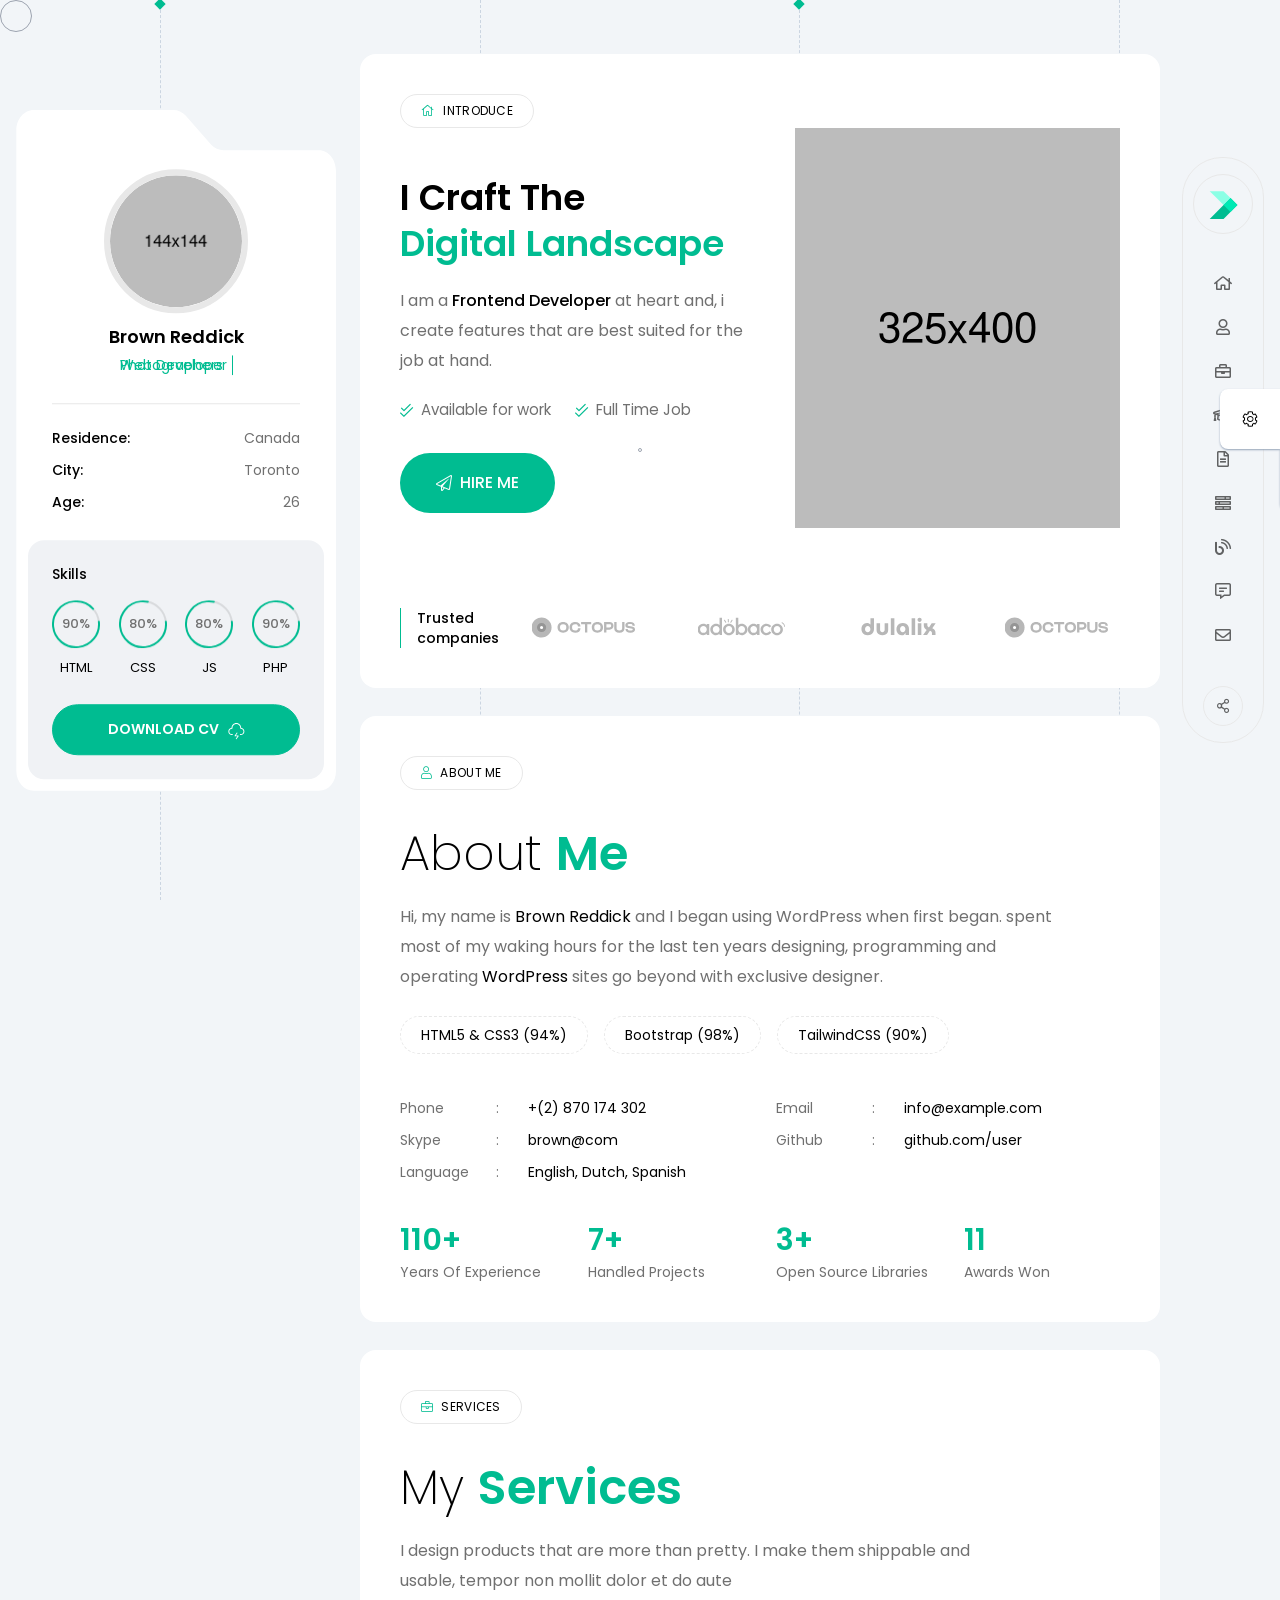
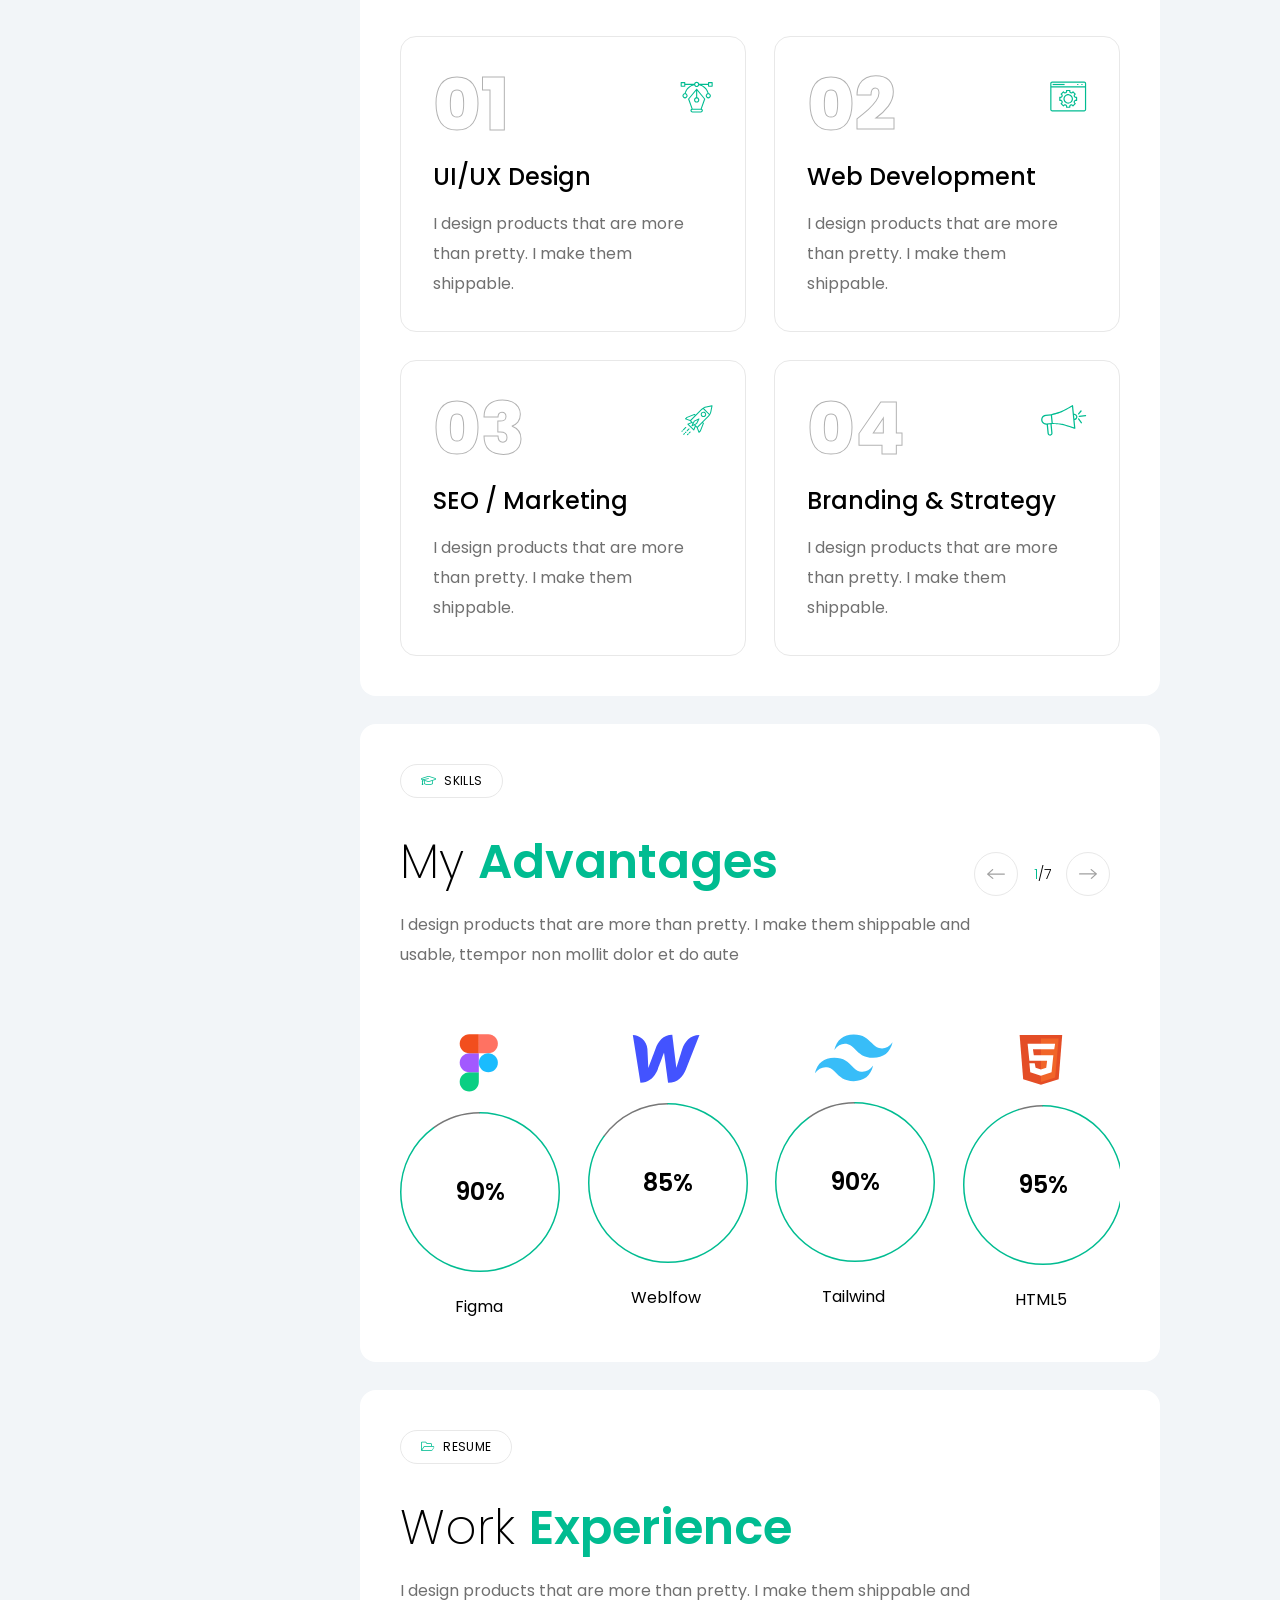
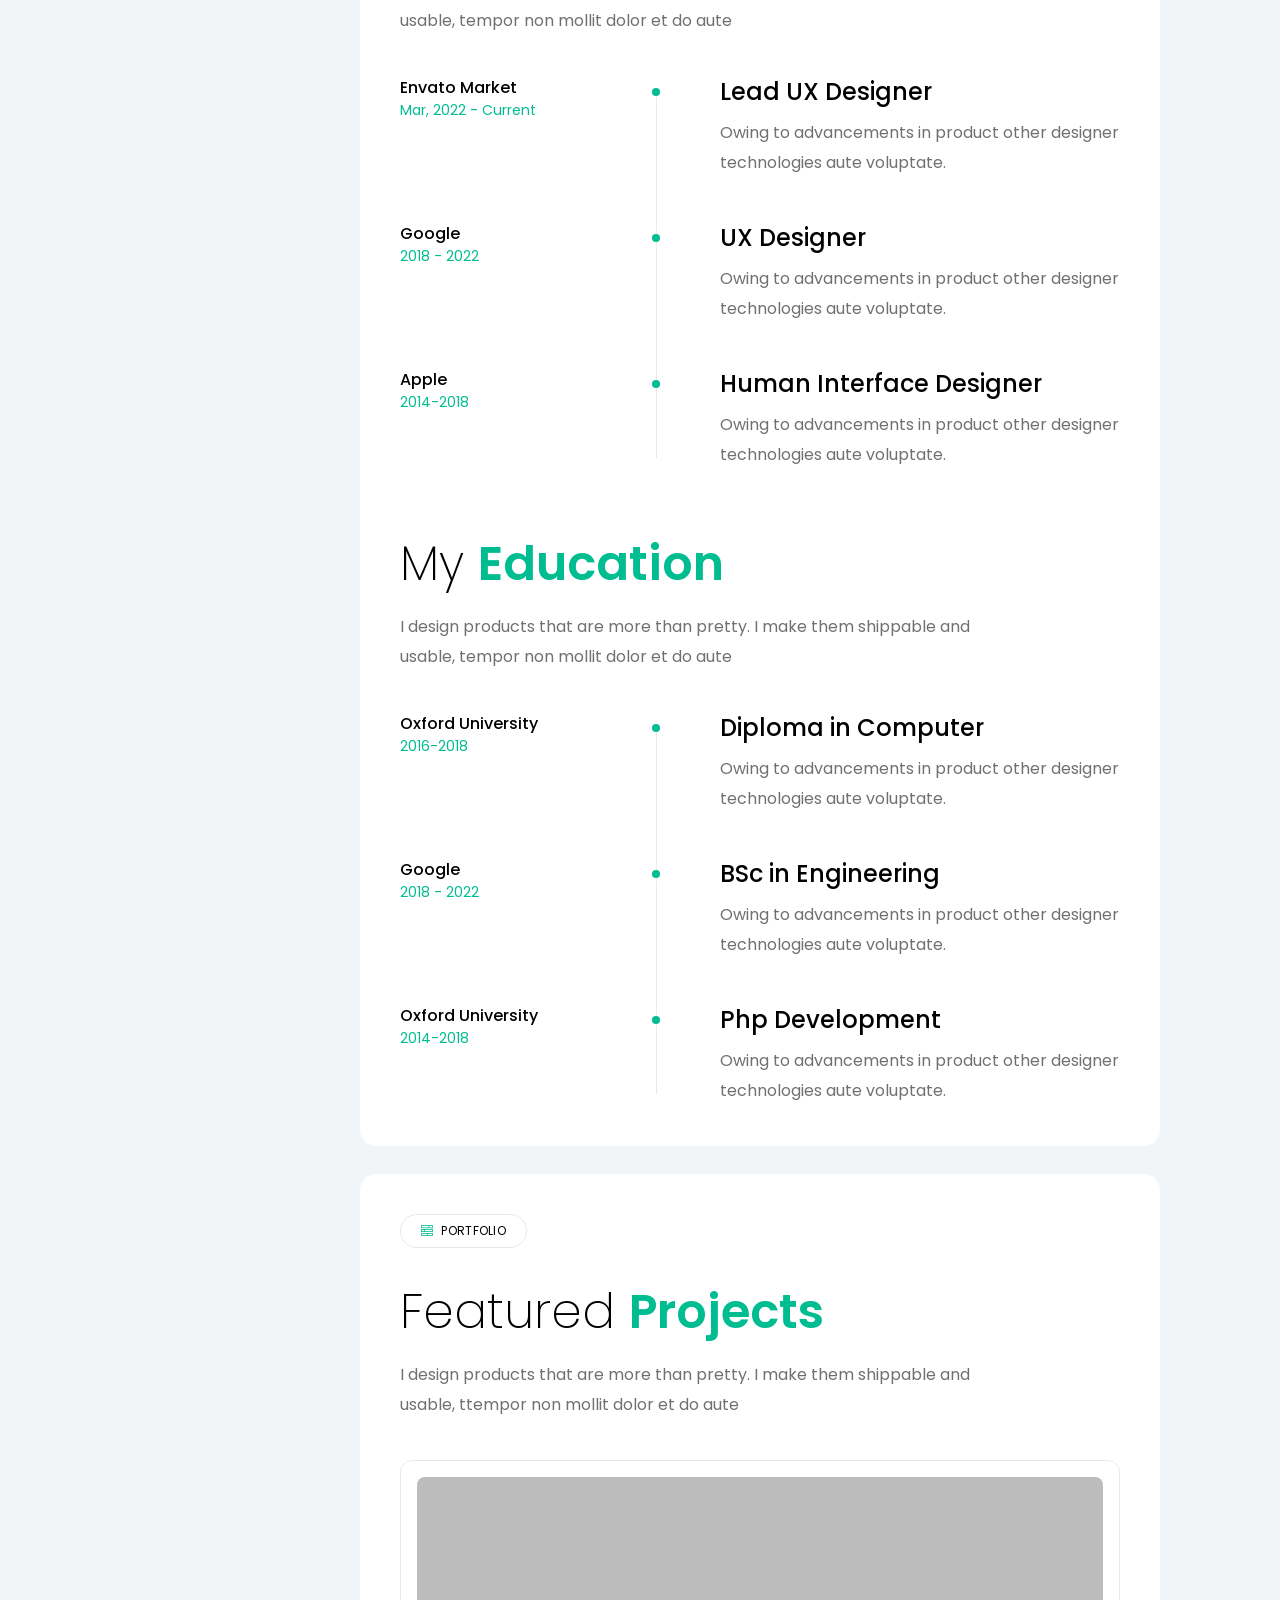
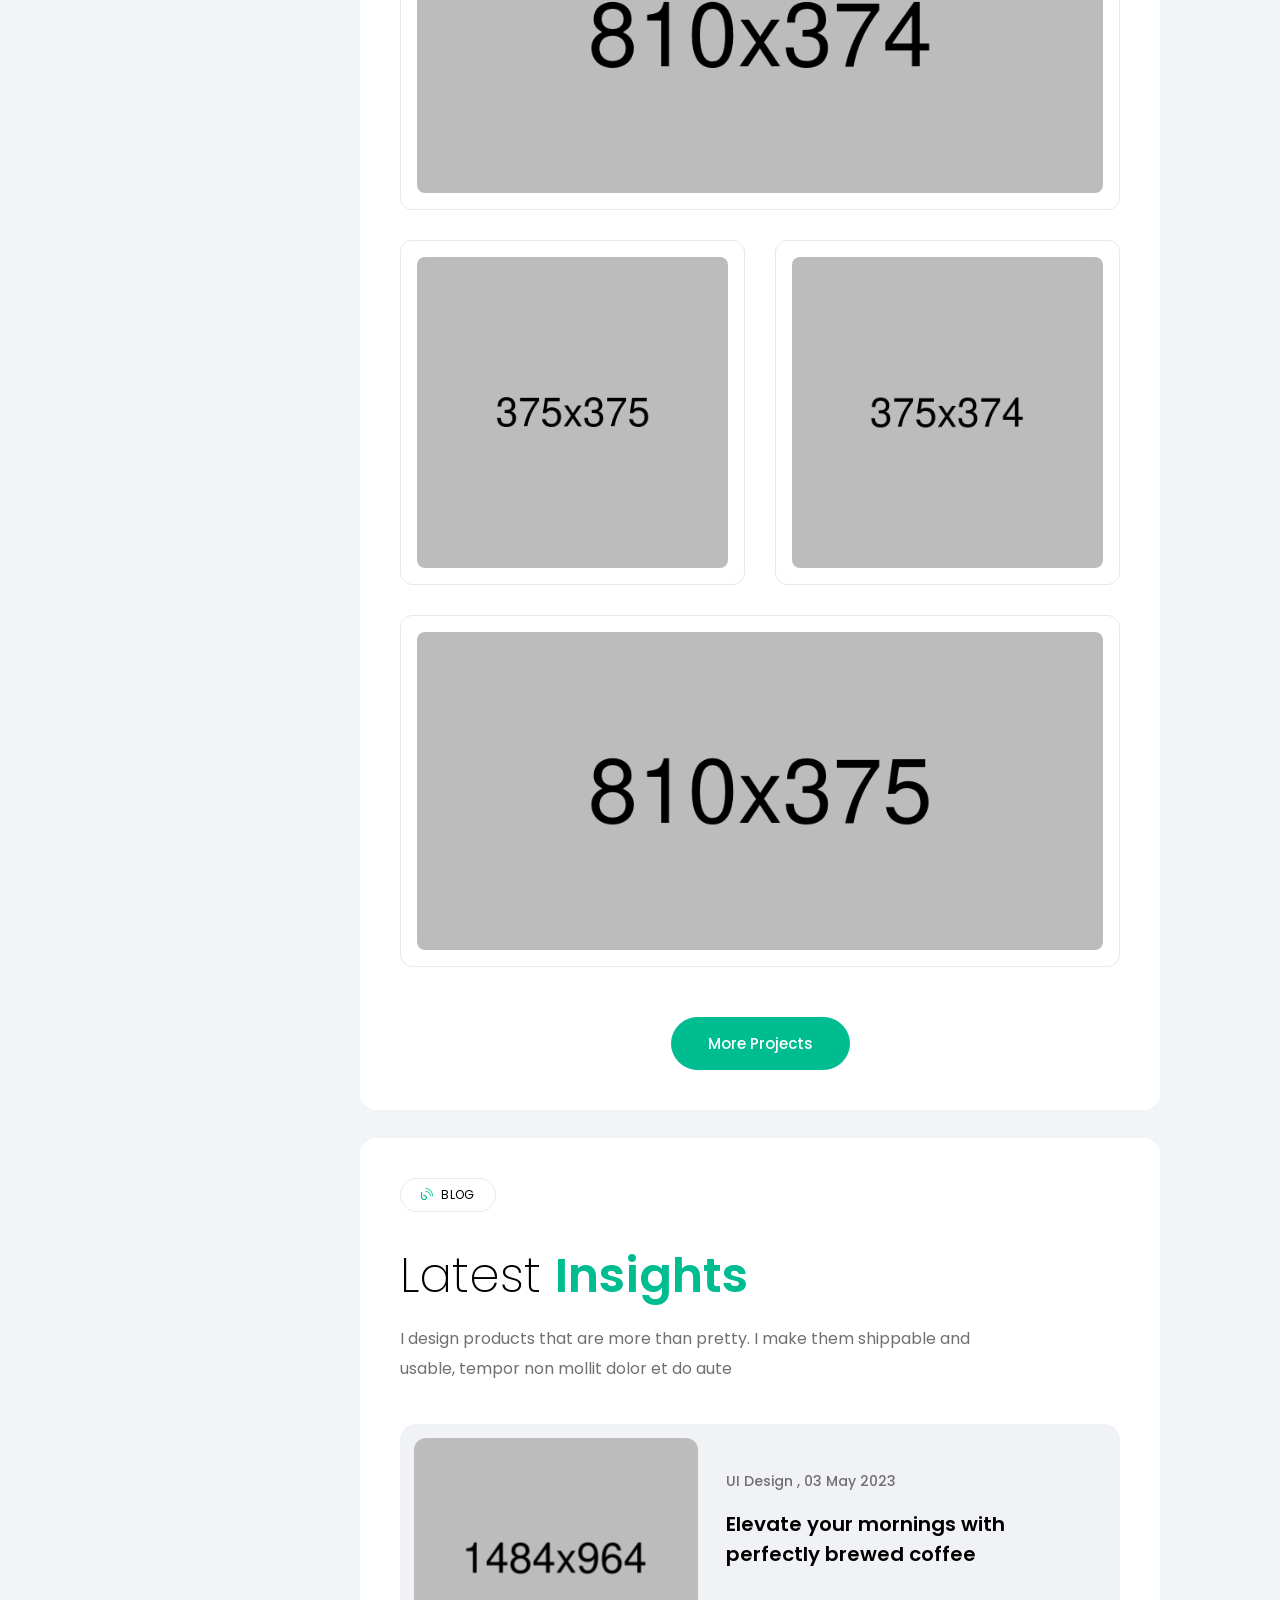
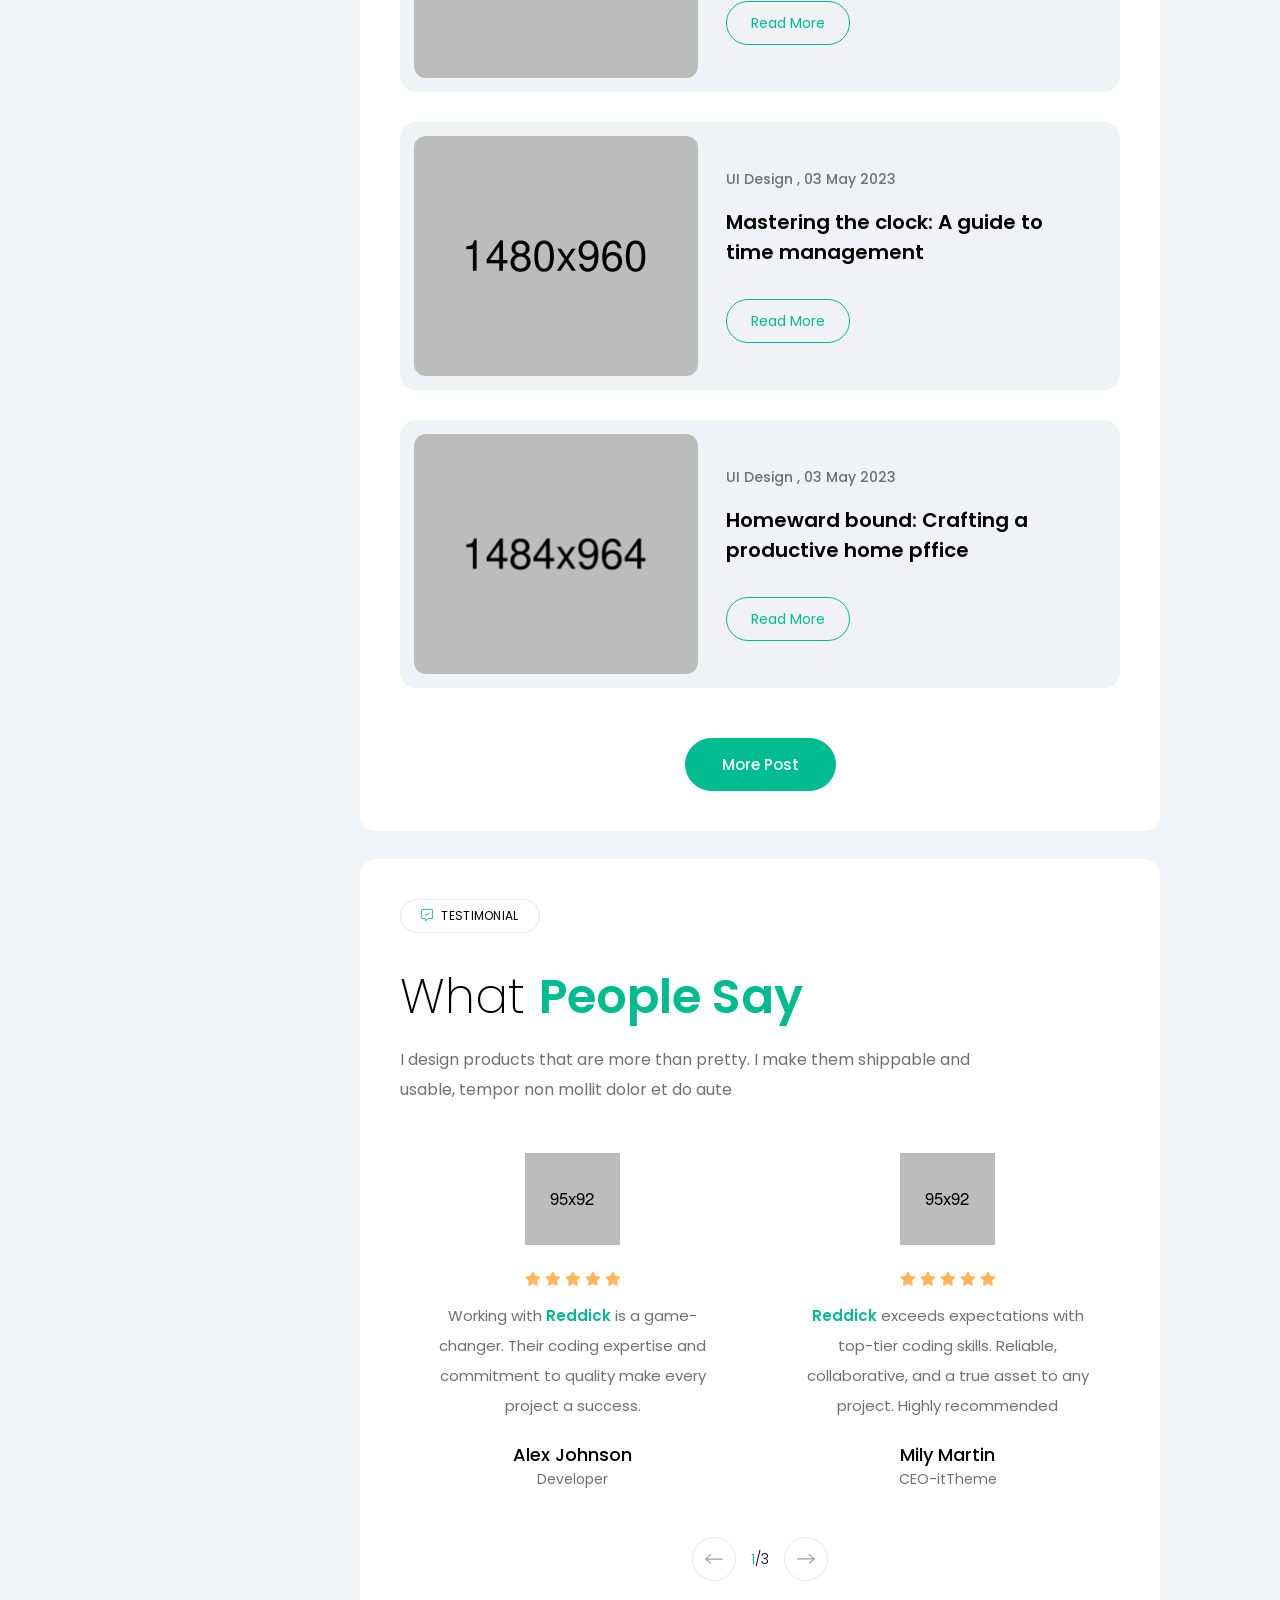
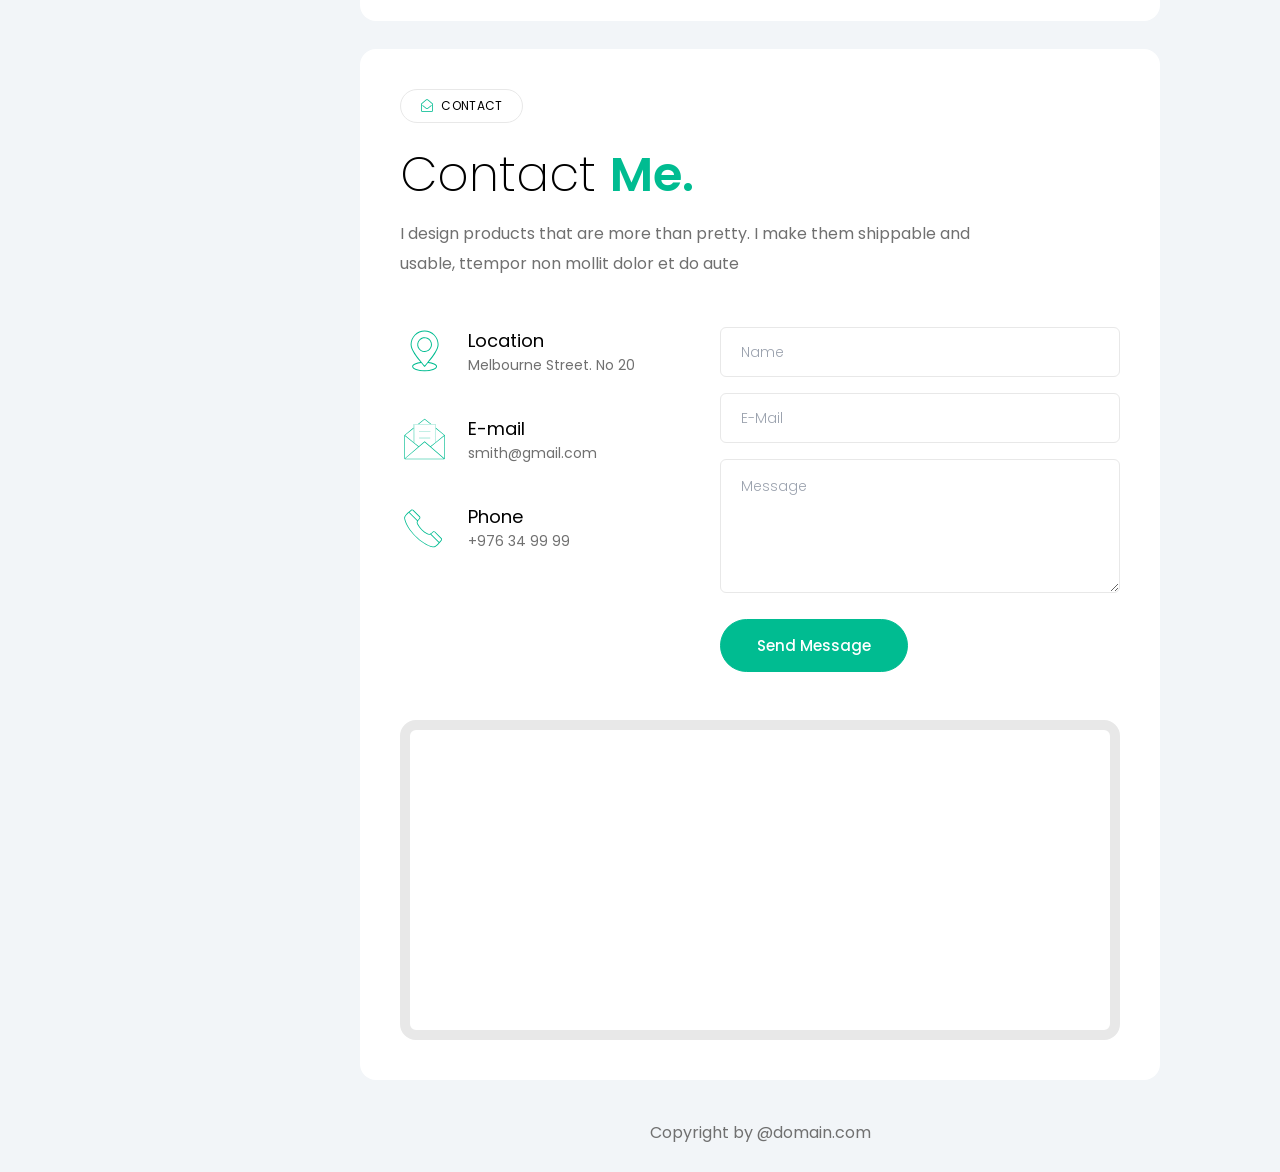
==== index.html @ 0d58ff8d "add minfo-project" ====
<!DOCTYPE html>
<html lang="en" class="">
  <head>
    <!-- Basic Page Needs
    ================================================== -->
    <meta charset="UTF-8" />
    <meta http-equiv="X-UA-Compatible" content="IE=edge" />

    <!-- Specific Meta
    ================================================== -->
    <meta
      name="viewport"
      content="width=device-width, initial-scale=1.0, shrink-to-fit=no"
    />
    <meta
      name="keyword"
      content="resume, cv, portfolio, vcard, responsive, retina, jquery, css3, tailwindcss, material CV, creative, designer, developer, online cv, online resume, powerful portfolio, professional, landing page"
    />
    <meta
      name="description"
      content="Minfo vCard/Resume TailwindCSS HTML Template"
    />
    <meta name="author" content="Themearray" />

    <!-- Site Title
    ================================================== -->
    <title>Minfo - Tailwind CSS Personal Resume/vCard Template</title>

    <!-- Site Favicon
    ================================================== -->
    <link
      rel="shortcut icon"
      href="assets/img/user-sidebar-thumb.png"
      sizes="any"
    />

    <!-- Google Fonts
    ================================================== -->
    <link rel="preconnect" href="https://fonts.googleapis.com" />
    <link rel="preconnect" href="https://fonts.gstatic.com" crossorigin />
    <link
      href="https://fonts.googleapis.com/css2?family=Poppins:wght@200;300;400;500;600;700&display=swap"
      rel="stylesheet"
    />

    <!-- All CSS Here
    ================================================== -->
    <link rel="stylesheet" href="assets/css/fontAwesome5Pro.css" />
    <link rel="stylesheet" href="assets/css/cdheadline.css" />
    <link rel="stylesheet" href="assets/css/swiper-bundle.min.css" />
    <link rel="stylesheet" href="assets/css/style.min.css" />
  </head>

  <body class="relative custom_cursor">
    <!-- Custom Cursor Start -->
    <div
      class="custom_cursor_one fixed top-0 left-0 w-8 h-8 border border-gray-400 rounded-full pointer-events-none"
    ></div>
    <div
      class="custom_cursor_two w-1 h-1 rounded-full border border-gray-400 bg-metborder-gray-400 fixed pointer-events-none left-1/2 top-1/2 -translate-x-1/2 -translate-y-1/2"
    ></div>
    <!-- Custom Cursor End -->

    <!-- App Preloader Start -->
    <div id="preloader">
      <div class="loader_line"></div>
      <div
        class="absolute w-20 h-20 transition-all delay-300 -translate-x-1/2 -translate-y-1/2 rounded-full logo top-1/2 left-1/2 bg-nightBlack border-greyBlack flex-center"
      >
        <img src="assets/img/site-logo.svg" alt="Minfo" />
      </div>
    </div>
    <!-- App Preloader End -->

    <!-- App Start -->
    <div class="relative pt-10 minfo__app max-xl:pt-20">
      <div
        class="menu-overlay fixed top-0 left-0 w-full h-full bg-black/60 transition-all duration-200 z-999 opacity-0 invisible [&.is-menu-open]:visible [&.is-menu-open]:opacity-100"
      ></div>
      <div class="max-lg:px-4">
        <!-- Mobile Menu Bar Start -->
        <div
          class="fixed top-0 left-0 right-0 z-50 flex items-center justify-between p-2 px-3 bg-white/10 mobile-menu-bar sm:px-6 backdrop-blur-md xl:hidden"
        >
          <div class="text-lg font-medium name">
            <a
              href="index.html"
              class="flex items-center gap-2 text-black dark:text-white"
            >
              <img src="assets/img/site-logo.svg" alt="Minfo" />
              <span>Minfo</span>
            </a>
          </div>
          <!-- Mobile Hamburger Menu Start -->
          <button
            class="w-12 h-12 border rounded-full hamburger menu_toggle bg-white dark:bg-nightBlack border-platinum dark:border-greyBlack flex-center"
            type="button"
            aria-label="Open Mobile Menu"
          >
            <svg
              viewBox="0 0 20 12"
              class="w-6"
              xmlns="http://www.w3.org/2000/svg"
            >
              <path
                fill-rule="evenodd"
                clip-rule="evenodd"
                d="M5.33333 11.3333C5.33333 11.1565 5.40357 10.987 5.5286 10.8619C5.65362 10.7369 5.82319 10.6667 6 10.6667H19.3333C19.5101 10.6667 19.6797 10.7369 19.8047 10.8619C19.9298 10.987 20 11.1565 20 11.3333C20 11.5101 19.9298 11.6797 19.8047 11.8047C19.6797 11.9298 19.5101 12 19.3333 12H6C5.82319 12 5.65362 11.9298 5.5286 11.8047C5.40357 11.6797 5.33333 11.5101 5.33333 11.3333ZM2.66667 6C2.66667 5.82319 2.7369 5.65362 2.86193 5.5286C2.98695 5.40357 3.15652 5.33333 3.33333 5.33333H16.6667C16.8435 5.33333 17.013 5.40357 17.1381 5.5286C17.2631 5.65362 17.3333 5.82319 17.3333 6C17.3333 6.17681 17.2631 6.34638 17.1381 6.4714C17.013 6.59643 16.8435 6.66667 16.6667 6.66667H3.33333C3.15652 6.66667 2.98695 6.59643 2.86193 6.4714C2.7369 6.34638 2.66667 6.17681 2.66667 6ZM0 0.666667C0 0.489856 0.0702379 0.320287 0.195262 0.195262C0.320286 0.070238 0.489856 0 0.666667 0H14C14.1768 0 14.3464 0.070238 14.4714 0.195262C14.5964 0.320287 14.6667 0.489856 14.6667 0.666667C14.6667 0.843478 14.5964 1.01305 14.4714 1.13807C14.3464 1.2631 14.1768 1.33333 14 1.33333H0.666667C0.489856 1.33333 0.320286 1.2631 0.195262 1.13807C0.0702379 1.01305 0 0.843478 0 0.666667Z"
                class="fill-theme dark:fill-white"
              />
            </svg>
          </button>
          <!-- Mobile Hamburger Menu End -->
        </div>
        <!-- Mobile Menu Bar End -->

        <!-- Mobile Menu Sidebar Start -->
        <div
          class="mobile-menu fixed top-0 -right-full w-full max-w-mobilemenu bg-flashWhite dark:bg-nightBlack z-999 h-full xl:hidden transition-all duration-300 [&.is-menu-open]:right-0 py-12 px-8 overflow-y-scroll"
        >
          <button
            class="absolute flex items-center justify-center w-9 h-9 text-sm text-white rounded-full close-menu top-4 right-4 bg-greyBlack"
            aria-label="Close Menu"
          >
            <i class="fal fa-times"></i>
          </button>
          <div
            class="mb-6 text-lg font-medium text-black dark:text-white menu-title"
          >
            Menu
          </div>
          <ul class="space-y-5 font-normal main-menu">
            <li data-scroll-nav="0" class="relative group active">
              <a href="#home" class="flex items-center space-x-2 group">
                <span
                  class="w-5 text-black dark:text-white group-[&.active]:text-theme"
                >
                  <i class="fal fa-home"></i>
                </span>
                <span
                  class="group-[&.active]:text-theme dark:group-[&.active]:text-white group-hover:text-theme transition-colors"
                >
                  Home
                </span>
              </a>
            </li>
            <li data-scroll-nav="1" class="relative group">
              <a href="#about" class="flex items-center space-x-2 group">
                <span
                  class="w-5 text-black dark:text-white group-[&.active]:text-theme"
                >
                  <i class="fal fa-user"></i>
                </span>
                <span
                  class="group-[&.active]:text-theme dark:group-[&.active]:text-white group-hover:text-theme transition-colors"
                >
                  About
                </span>
              </a>
            </li>
            <li data-scroll-nav="2" class="relative group">
              <a href="#" class="flex items-center space-x-2 group">
                <span
                  class="w-5 text-black dark:text-white group-[&.active]:text-theme"
                >
                  <i class="fal fa-briefcase"></i>
                </span>
                <span
                  class="group-[&.active]:text-theme dark:group-[&.active]:text-white group-hover:text-theme transition-colors"
                >
                  Service
                </span>
              </a>
            </li>
            <li data-scroll-nav="3" class="relative group">
              <a href="#skill" class="flex items-center space-x-2 group">
                <span
                  class="w-5 text-black dark:text-white group-[&.active]:text-theme"
                >
                  <i class="fal fa-graduation-cap"></i>
                </span>
                <span
                  class="group-[&.active]:text-theme dark:group-[&.active]:text-white group-hover:text-theme transition-colors"
                >
                  Skills
                </span>
              </a>
            </li>
            <li data-scroll-nav="4" class="relative group">
              <a href="#resume" class="flex items-center space-x-2 group">
                <span
                  class="w-5 text-black dark:text-white group-[&.active]:text-theme"
                >
                  <i class="fal fa-file-alt"></i>
                </span>
                <span
                  class="group-[&.active]:text-theme dark:group-[&.active]:text-white group-hover:text-theme transition-colors"
                >
                  Resume
                </span>
              </a>
            </li>
            <li data-scroll-nav="5" class="relative group">
              <a href="#portfolio" class="flex items-center space-x-2 group">
                <span
                  class="w-5 text-black dark:text-white group-[&.active]:text-theme"
                >
                  <i class="fal fa-tasks-alt"></i>
                </span>
                <span
                  class="group-[&.active]:text-theme dark:group-[&.active]:text-white group-hover:text-theme transition-colors"
                >
                  Poftfolio
                </span>
              </a>
            </li>
            <li data-scroll-nav="6" class="relative group">
              <a href="#blog" class="flex items-center space-x-2 group">
                <span
                  class="w-5 text-black dark:text-white group-[&.active]:text-theme"
                >
                  <i class="fal fa-blog"></i>
                </span>
                <span
                  class="group-[&.active]:text-theme dark:group-[&.active]:text-white group-hover:text-theme transition-colors"
                >
                  Blog
                </span>
              </a>
            </li>
            <li data-scroll-nav="7" class="relative group">
              <a href="#testimonial" class="flex items-center space-x-2 group">
                <span
                  class="w-5 text-black dark:text-white group-[&.active]:text-theme"
                >
                  <i class="fal fa-comment-alt-lines"></i>
                </span>
                <span
                  class="group-[&.active]:text-theme dark:group-[&.active]:text-white group-hover:text-theme transition-colors"
                >
                  Testimonial
                </span>
              </a>
            </li>
            <li data-scroll-nav="8" class="relative group">
              <a href="#contact" class="flex items-center space-x-2 group">
                <span
                  class="w-5 text-black dark:text-white group-[&.active]:text-theme"
                >
                  <i class="fal fa-envelope"></i>
                </span>
                <span
                  class="group-[&.active]:text-theme dark:group-[&.active]:text-white group-hover:text-theme transition-colors"
                >
                  Contact
                </span>
              </a>
            </li>
          </ul>
          <br /><br />
          <div
            class="mb-4 font-medium text-black dark:text-white menu-title text-md"
          >
            Get in Touch
          </div>
          <!-- Social Share Icon Start  -->
          <div class="flex items-center space-x-4 social-icons *:flex">
            <a href="#" title="Share with Facebook">
              <i class="fab fa-facebook-f"></i>
            </a>
            <a href="#" title="Share with Linkedin">
              <i class="fab fa-linkedin-in"></i>
            </a>
            <a href="#" title="Share with X">
              <i class="fab fa-twitter"></i>
            </a>
            <a href="#" title="Share with X">
              <i class="fab fa-instagram"></i>
            </a>
          </div>
          <!-- Social Share Icon End  -->
        </div>
        <!-- Mobile Menu Sidebar End -->

        <!-- Sidebar Profile Start -->
        <div
          class="w-full mx-auto minfo__sidebar__wrapper xl:fixed xl:top-1/2 xl:left-4 2xl:left-14 xl:-translate-y-1/2 md:max-w-sidebar xl:max-2xl:max-w-xs z-999"
        >
          <div
            class="p-3 max-xl:mb-3 overflow-hidden minfo__sidebar bg-white dark:bg-nightBlack rounded-2xl"
          >
            <div class="mx-4 mt-12 text-center user-info lg:mx-6">
              <a
                href="index.html"
                class="w-36 h-36 mb-2.5 block mx-auto border-6 border-platinum dark:border-[#2f2f2f] overflow-hidden rounded-full *:w-full *:h-full *:rounded-full"
              >
                <img
                  src="assets/img/user-sidebar-thumb.png"
                  class="hidden dark:block"
                  alt="Brown Reddick"
                />
                <!--Image for Dark Version -->
                <img
                  src="assets/img/user-sidebar-thumb-light.png"
                  class="dark:hidden"
                  alt="Brown Reddick"
                />
                <!--Image for Light Version -->
              </a>
              <h6
                class="mb-1 text-lg font-semibold text-black dark:text-white name"
              >
                Brown Reddick
              </h6>
              <div class="leading-none cd-headline clip is-full-width">
                <h6
                  class="text-sm cd-words-wrapper designation text-theme after:!bg-theme *:font-normal"
                >
                  <b class="is-visible">Web Developer</b>
                  <b>Photographers</b>
                  <b>Web Designer</b>
                </h6>
              </div>
            </div>
            <div
              class="pt-6 mx-4 border-t lg:mx-6 user-meta-info md:mx-7 my-7 border-platinum dark:border-metalBlack"
            >
              <ul class="space-y-3 *:flex *:text-sm">
                <li>
                  <span class="flex-1 font-medium text-black dark:text-white"
                    >Residence:</span
                  >
                  <span>Canada</span>
                </li>
                <li>
                  <span class="flex-1 font-medium text-black dark:text-white"
                    >City:</span
                  >
                  <span>Toronto</span>
                </li>
                <li>
                  <span class="flex-1 font-medium text-black dark:text-white"
                    >Age:</span
                  >
                  <span>26</span>
                </li>
              </ul>
            </div>

            <div
              class="px-4 py-5 lg:py-6 lg:px-6 rounded-2xl md:px-8 bg-flashWhite dark:bg-metalBlack"
            >
              <div class="text-sm font-medium text-black dark:text-white">
                Skills
              </div>
              <div
                class="flex items-center justify-between my-4 space-x-4 skills_circle *:space-y-2 *:text-center"
              >
                <div class="progressCircle">
                  <div
                    class="relative w-12 h-12 circle"
                    data-percent="90"
                    data-circlefill="#00BC91"
                    data-circleempty="#777777"
                  >
                    <div
                      class="absolute inset-0 text-[13px] font-medium label flex-center"
                    >
                      90%
                    </div>
                  </div>
                  <p
                    class="text-[13px] font-normal dark:font-light text-black dark:text-white/90"
                  >
                    HTML
                  </p>
                </div>
                <div class="progressCircle">
                  <div
                    class="relative w-12 h-12 circle"
                    data-percent="80"
                    data-circlefill="#00BC91"
                    data-circleempty="#777777"
                  >
                    <div
                      class="absolute inset-0 text-[13px] font-medium label flex-center"
                    >
                      80%
                    </div>
                  </div>
                  <p
                    class="text-[13px] font-normal dark:font-light text-black dark:text-white/90"
                  >
                    CSS
                  </p>
                </div>
                <div class="progressCircle">
                  <div
                    class="relative w-12 h-12 circle"
                    data-percent="80"
                    data-circlefill="#00BC91"
                    data-circleempty="#777777"
                  >
                    <div
                      class="absolute inset-0 text-[13px] font-medium label flex-center"
                    >
                      80%
                    </div>
                  </div>
                  <p
                    class="text-[13px] font-normal dark:font-light text-black dark:text-white/90"
                  >
                    JS
                  </p>
                </div>
                <div class="progressCircle">
                  <div
                    class="relative w-12 h-12 circle"
                    data-percent="90"
                    data-circlefill="#00BC91"
                    data-circleempty="#777777"
                  >
                    <div
                      class="absolute inset-0 text-[13px] font-medium label flex-center"
                    >
                      90%
                    </div>
                  </div>
                  <p
                    class="text-[13px] font-normal dark:font-light text-black dark:text-white/90"
                  >
                    PHP
                  </p>
                </div>
              </div>
              <div class="mt-6">
                <a
                  href="mycv.pdf"
                  download
                  target="_blank"
                  class="text-center text-sm border border-theme bg-theme flex items-center justify-center gap-2 text-white rounded-4xl py-3.5 transition duration-300 text-[15px] font-semibold hover:bg-themeHover hover:border-themeHover"
                >
                  DOWNLOAD CV
                  <span class="animate-bounce">
                    <svg
                      width="18"
                      height="18"
                      viewBox="0 0 15 16"
                      fill="none"
                      xmlns="http://www.w3.org/2000/svg"
                    >
                      <path
                        d="M12.0724 4.92378C12.0726 4.91034 12.0726 4.89691 12.0726 4.88368C12.0726 2.53968 10.1657 0.632812 7.82171 0.632812C5.47771 0.632812 3.57084 2.53968 3.57084 4.88368C3.57084 4.89691 3.57084 4.91055 3.57104 4.92378C1.95417 5.0992 0.691406 6.47267 0.691406 8.13554C0.691406 9.91704 2.14059 11.3662 3.92209 11.3662H4.33138C4.55606 11.3662 4.7384 11.1839 4.7384 10.9592C4.7384 10.7345 4.55606 10.5522 4.33138 10.5522H3.92209C2.58952 10.5522 1.50544 9.46811 1.50544 8.13554C1.50544 6.80297 2.58952 5.71888 3.92209 5.71888H4.00309C4.11868 5.71888 4.22898 5.66963 4.30611 5.58355C4.38345 5.49726 4.42028 5.38248 4.40766 5.2673C4.3924 5.12769 4.38487 5.00233 4.38487 4.88348C4.38487 2.98842 5.92665 1.44664 7.82171 1.44664C9.71678 1.44664 11.2586 2.98842 11.2586 4.88348C11.2586 5.00233 11.251 5.12769 11.2358 5.2673C11.2231 5.38228 11.26 5.49726 11.3373 5.58355C11.4144 5.66963 11.5247 5.71888 11.6403 5.71888H11.7217C13.0541 5.71888 14.138 6.80297 14.138 8.13554C14.138 9.46811 13.0541 10.5522 11.7217 10.5522H11.288C11.0634 10.5522 10.881 10.7345 10.881 10.9592C10.881 11.1839 11.0634 11.3662 11.288 11.3662H11.7217C13.5028 11.3662 14.952 9.91704 14.952 8.13554C14.952 6.47247 13.6892 5.099 12.0724 4.92378Z"
                        fill="white"
                      />
                      <path
                        d="M6.26314 11.942C6.0877 12.1876 6.26327 12.5288 6.5651 12.5288H8.81272L7.3764 14.5396C7.25728 14.7064 7.29591 14.9382 7.46268 15.0573C7.62945 15.1764 7.86122 15.1378 7.98034 14.971L9.83579 12.3734C10.0112 12.1278 9.83566 11.7866 9.53382 11.7866H7.2862L8.72252 9.77578C8.84164 9.609 8.80302 9.37724 8.63624 9.25811C8.46947 9.13899 8.23771 9.17762 8.11858 9.34439L6.26314 11.942Z"
                        fill="white"
                      />
                    </svg>
                  </span>
                </a>
              </div>
            </div>

            <svg class="absolute w-0 h-0">
              <clipPath
                id="my-clip-path"
                clipPathUnits="objectBoundingBox"
                stroke="white"
                stroke-width="2"
              >
                <path
                  d="M0.001,0.031 C0.001,0.014,0.026,0.001,0.055,0.001 H0.492 C0.506,0.001,0.52,0.004,0.53,0.009 L0.61,0.052 C0.62,0.057,0.634,0.06,0.649,0.06 H0.947 C0.977,0.06,1,0.074,1,0.091 V0.971 C1,0.987,0.977,1,0.947,1 H0.055 C0.026,1,0.001,0.987,0.001,0.971 V0.031"
                ></path>
              </clipPath>
            </svg>
          </div>
        </div>
        <!-- Sidebar Profile End -->

        <!-- Nav/Navigation Start -->
        <div
          class="minfo__nav__wrapper bg-snowWhite dark:bg-power__black max-xl:hidden fixed top-1/2 -translate-y-1/2 right-4 2xl:right-14 z-999 flex items-center flex-col gap-4 border border-platinum dark:border-metalBlack rounded-4xl px-2.5 py-4"
        >
          <!-- Site Logo Start -->
          <div
            class="flex border rounded-full logo w-15 h-15 border-platinum dark:border-metalBlack flex-center hover:bg-white dark:hover:bg-metalBlack"
          >
            <a href="index.html">
              <img src="assets/img/site-logo.svg" alt="Minfo" />
            </a>
          </div>
          <!-- Site Logo Start -->

          <!-- Main Menu/Navigation Start -->
          <div class="my-4 menu">
            <ul class="space-y-2 text-center *:relative">
              <li data-scroll-nav="0" class="group active">
                <a
                  href="#home"
                  class="w-9 h-9 rounded-full flex-center group-[&.active]:bg-white dark:group-[&.active]:bg-metalBlack group-hover:bg-white dark:group-hover:bg-metalBlack transition-all duration-300 before:content-[attr(data-title)] before:absolute before:right-10 before:bg-white dark:before:bg-metalBlack before:text-sm text-theme dark:before:text-white before:px-4 before:py-2 before:rounded-md before:font-normal dark:before:font-light before:opacity-0 before:transition-all before:duration-200 group-hover:before:opacity-100 after:content-[''] after:absolute after:w-0 after:h-0 after:right-8 after:border-solid after:border-t-4 after:border-r-0 after:border-b-4 after:border-l-8 after:border-t-transparent after:border-r-transparent after:border-b-transparent after:border-l-white dark:after:border-l-metalBlack after:opacity-0 after:transition-all after:duration-200 group-hover:after:opacity-100"
                  data-title="Home"
                >
                  <span
                    class="text-black dark:text-white group-hover:text-theme group-[&.active]:text-theme"
                  >
                    <i class="fal fa-home"></i>
                  </span>
                </a>
              </li>
              <li data-scroll-nav="1" class="group">
                <a
                  href="#about"
                  class="w-9 h-9 rounded-full flex-center group-[&.active]:bg-white dark:group-[&.active]:bg-metalBlack group-hover:bg-white dark:group-hover:bg-metalBlack transition-all duration-300 before:content-[attr(data-title)] before:absolute before:right-10 before:bg-white dark:before:bg-metalBlack before:text-sm text-theme dark:before:text-white before:px-4 before:py-2 before:rounded-md before:font-normal dark:before:font-light before:opacity-0 before:transition-all before:duration-200 group-hover:before:opacity-100 after:content-[''] after:absolute after:w-0 after:h-0 after:right-8 after:border-solid after:border-t-4 after:border-r-0 after:border-b-4 after:border-l-8 after:border-t-transparent after:border-r-transparent after:border-b-transparent after:border-l-white dark:after:border-l-metalBlack after:opacity-0 after:transition-all after:duration-200 group-hover:after:opacity-100"
                  data-title="About"
                >
                  <span
                    class="text-black dark:text-white group-hover:text-theme group-[&.active]:text-theme"
                  >
                    <i class="fal fa-user"></i>
                  </span>
                </a>
              </li>
              <li data-scroll-nav="2" class="group">
                <a
                  href="#service"
                  class="w-9 h-9 rounded-full flex-center group-[&.active]:bg-white dark:group-[&.active]:bg-metalBlack group-hover:bg-white dark:group-hover:bg-metalBlack transition-all duration-300 before:content-[attr(data-title)] before:absolute before:right-10 before:bg-white dark:before:bg-metalBlack before:text-sm text-theme dark:before:text-white before:px-4 before:py-2 before:rounded-md before:font-normal dark:before:font-light before:opacity-0 before:transition-all before:duration-200 group-hover:before:opacity-100 after:content-[''] after:absolute after:w-0 after:h-0 after:right-8 after:border-solid after:border-t-4 after:border-r-0 after:border-b-4 after:border-l-8 after:border-t-transparent after:border-r-transparent after:border-b-transparent after:border-l-white dark:after:border-l-metalBlack after:opacity-0 after:transition-all after:duration-200 group-hover:after:opacity-100"
                  data-title="Service"
                >
                  <span
                    class="text-black dark:text-white group-hover:text-theme group-[&.active]:text-theme"
                  >
                    <i class="fal fa-briefcase"></i>
                  </span>
                </a>
              </li>
              <li data-scroll-nav="3" class="group">
                <a
                  href="#skill"
                  class="w-9 h-9 rounded-full flex-center group-[&.active]:bg-white dark:group-[&.active]:bg-metalBlack group-hover:bg-white dark:group-hover:bg-metalBlack transition-all duration-300 before:content-[attr(data-title)] before:absolute before:right-10 before:bg-white dark:before:bg-metalBlack before:text-sm text-theme dark:before:text-white before:px-4 before:py-2 before:rounded-md before:font-normal dark:before:font-light before:opacity-0 before:transition-all before:duration-200 group-hover:before:opacity-100 after:content-[''] after:absolute after:w-0 after:h-0 after:right-8 after:border-solid after:border-t-4 after:border-r-0 after:border-b-4 after:border-l-8 after:border-t-transparent after:border-r-transparent after:border-b-transparent after:border-l-white dark:after:border-l-metalBlack after:opacity-0 after:transition-all after:duration-200 group-hover:after:opacity-100"
                  data-title="Skills"
                >
                  <span
                    class="text-black dark:text-white group-hover:text-theme group-[&.active]:text-theme"
                  >
                    <i class="fal fa-graduation-cap"></i>
                  </span>
                </a>
              </li>
              <li data-scroll-nav="4" class="group">
                <a
                  href="#resume"
                  class="w-9 h-9 rounded-full flex-center group-[&.active]:bg-white dark:group-[&.active]:bg-metalBlack group-hover:bg-white dark:group-hover:bg-metalBlack transition-all duration-300 before:content-[attr(data-title)] before:absolute before:right-10 before:bg-white dark:before:bg-metalBlack before:text-sm text-theme dark:before:text-white before:px-4 before:py-2 before:rounded-md before:font-normal dark:before:font-light before:opacity-0 before:transition-all before:duration-200 group-hover:before:opacity-100 after:content-[''] after:absolute after:w-0 after:h-0 after:right-8 after:border-solid after:border-t-4 after:border-r-0 after:border-b-4 after:border-l-8 after:border-t-transparent after:border-r-transparent after:border-b-transparent after:border-l-white dark:after:border-l-metalBlack after:opacity-0 after:transition-all after:duration-200 group-hover:after:opacity-100"
                  data-title="Resume"
                >
                  <span
                    class="text-black dark:text-white group-hover:text-theme group-[&.active]:text-theme"
                  >
                    <i class="fal fa-file-alt"></i>
                  </span>
                </a>
              </li>
              <li data-scroll-nav="5" class="group">
                <a
                  href="#portfolio"
                  class="w-9 h-9 rounded-full flex-center group-[&.active]:bg-white dark:group-[&.active]:bg-metalBlack group-hover:bg-white dark:group-hover:bg-metalBlack transition-all duration-300 before:content-[attr(data-title)] before:absolute before:right-10 before:bg-white dark:before:bg-metalBlack before:text-sm text-theme dark:before:text-white before:px-4 before:py-2 before:rounded-md before:font-normal dark:before:font-light before:opacity-0 before:transition-all before:duration-200 group-hover:before:opacity-100 after:content-[''] after:absolute after:w-0 after:h-0 after:right-8 after:border-solid after:border-t-4 after:border-r-0 after:border-b-4 after:border-l-8 after:border-t-transparent after:border-r-transparent after:border-b-transparent after:border-l-white dark:after:border-l-metalBlack after:opacity-0 after:transition-all after:duration-200 group-hover:after:opacity-100"
                  data-title="Poftfolio"
                >
                  <span
                    class="text-black dark:text-white group-hover:text-theme group-[&.active]:text-theme"
                  >
                    <i class="fal fa-tasks-alt"></i>
                  </span>
                </a>
              </li>
              <li data-scroll-nav="6" class="group">
                <a
                  href="#blog"
                  class="w-9 h-9 rounded-full flex-center group-[&.active]:bg-white dark:group-[&.active]:bg-metalBlack group-hover:bg-white dark:group-hover:bg-metalBlack transition-all duration-300 before:content-[attr(data-title)] before:absolute before:right-10 before:bg-white dark:before:bg-metalBlack before:text-sm text-theme dark:before:text-white before:px-4 before:py-2 before:rounded-md before:font-normal dark:before:font-light before:opacity-0 before:transition-all before:duration-200 group-hover:before:opacity-100 after:content-[''] after:absolute after:w-0 after:h-0 after:right-8 after:border-solid after:border-t-4 after:border-r-0 after:border-b-4 after:border-l-8 after:border-t-transparent after:border-r-transparent after:border-b-transparent after:border-l-white dark:after:border-l-metalBlack after:opacity-0 after:transition-all after:duration-200 group-hover:after:opacity-100"
                  data-title="Blog"
                >
                  <span
                    class="text-black dark:text-white group-hover:text-theme group-[&.active]:text-theme"
                  >
                    <i class="fal fa-blog"></i>
                  </span>
                </a>
              </li>
              <li data-scroll-nav="7" class="group">
                <a
                  href="#testimonial"
                  class="w-9 h-9 rounded-full flex-center group-[&.active]:bg-white dark:group-[&.active]:bg-metalBlack group-hover:bg-white dark:group-hover:bg-metalBlack transition-all duration-300 before:content-[attr(data-title)] before:absolute before:right-10 before:bg-white dark:before:bg-metalBlack before:text-sm text-theme dark:before:text-white before:px-4 before:py-2 before:rounded-md before:font-normal dark:before:font-light before:opacity-0 before:transition-all before:duration-200 group-hover:before:opacity-100 after:content-[''] after:absolute after:w-0 after:h-0 after:right-8 after:border-solid after:border-t-4 after:border-r-0 after:border-b-4 after:border-l-8 after:border-t-transparent after:border-r-transparent after:border-b-transparent after:border-l-white dark:after:border-l-metalBlack after:opacity-0 after:transition-all after:duration-200 group-hover:after:opacity-100"
                  data-title="Testimonial"
                >
                  <span
                    class="text-black dark:text-white group-hover:text-theme group-[&.active]:text-theme"
                  >
                    <i class="fal fa-comment-alt-lines"></i>
                  </span>
                </a>
              </li>
              <li data-scroll-nav="8" class="group">
                <a
                  href="#contact"
                  class="w-9 h-9 rounded-full flex-center group-[&.active]:bg-white dark:group-[&.active]:bg-metalBlack group-hover:bg-white dark:group-hover:bg-metalBlack transition-all duration-300 before:content-[attr(data-title)] before:absolute before:right-10 before:bg-white dark:before:bg-metalBlack before:text-sm text-theme dark:before:text-white before:px-4 before:py-2 before:rounded-md before:font-normal dark:before:font-light before:opacity-0 before:transition-all before:duration-200 group-hover:before:opacity-100 after:content-[''] after:absolute after:w-0 after:h-0 after:right-8 after:border-solid after:border-t-4 after:border-r-0 after:border-b-4 after:border-l-8 after:border-t-transparent after:border-r-transparent after:border-b-transparent after:border-l-white dark:after:border-l-metalBlack after:opacity-0 after:transition-all after:duration-200 group-hover:after:opacity-100"
                  data-title="Contact"
                >
                  <span
                    class="text-black dark:text-white group-hover:text-theme group-[&.active]:text-theme"
                  >
                    <i class="fal fa-envelope"></i>
                  </span>
                </a>
              </li>
            </ul>
          </div>
          <!-- Main Menu/Navigation End -->

          <!-- Share Button Wrapper Start -->
          <div class="relative share group">
            <button
              class="w-10 h-10 text-sm border rounded-full border-platinum dark:border-metalBlack flex-center group-hover:bg-white dark:group-hover:bg-metalBlack text-black dark:text-white"
              aria-label="Share"
            >
              <i class="fal fa-share-alt"></i>
            </button>

            <!-- Social Share Icon Start  -->
            <div
              class="absolute bottom-0 flex items-center invisible px-5 py-6 space-x-3 transition-all duration-300 -translate-y-1/2 opacity-0 social-icons top-1/2 bg-white dark:bg-nightBlack rounded-4xl right-6 group-hover:opacity-100 group-hover:visible group-hover:right-10 -z-1 *:flex *:transition *:duration-200"
            >
              <a href="#" class="hover:text-theme" title="Share with Facebook">
                <i class="fab fa-facebook"></i>
              </a>
              <a href="#" class="hover:text-theme" title="Share with Linkedin">
                <i class="fab fa-linkedin-in"></i>
              </a>
              <a href="#" class="hover:text-theme" title="Share with X">
                <i class="fab fa-twitter"></i>
              </a>
              <a href="#" class="hover:text-theme" title="Share with X">
                <i class="fab fa-instagram"></i>
              </a>
            </div>
            <!-- Social Share Icon End  -->
          </div>
          <!-- Share Button Wrapper End -->
        </div>
        <!-- Nav/Navigation End -->

        <!-- Main Content Start -->
        <div
          class="minfo__contentBox relative mx-auto max-w-container xl:max-2xl:max-w-65rem *:py-5 xl:*:py-3.5 *:max-w-content max-xl:*:mx-auto xl:*:ml-auto xl:max-2xl:*:max-w-50rem"
        >
          <!-- Hero/Introduction Section Start -->
          <div data-scroll-index="0" id="home">
            <div
              class="hero-section px-5 py-8 md:p-8 bg-white dark:bg-nightBlack rounded-2xl lg:p-10 2xl:p-13"
            >
              <div
                class="inline-flex items-center gap-2 px-4 py-2 text-xs tracking-wide text-black dark:text-white border lg:px-5 section-name border-platinum dark:border-greyBlack200 rounded-4xl"
              >
                <i class="fal fa-home text-theme"></i>
                INTRODUCE
              </div>
              <div class="items-center gap-6 hero-content md:flex xl:gap-10">
                <div class="text-content pt-7 lg:pt-8 max-lg:max-w-[30rem]">
                  <h1
                    class="text-[32px] lg:text-5xl xl:text-4xl 2xl:text-5xl font-semibold text-black dark:text-white leading-1.27 lg:leading-1.27 xl:leading-1.27 2xl:leading-1.27 mb-4 lg:mb-5"
                  >
                    I Craft The <br />
                    <span class="text-theme">Digital Landscape</span>
                  </h1>
                  <p>
                    I am a
                    <span class="font-medium text-black dark:text-white/90"
                      >Frontend Developer</span
                    >
                    at heart and, i create features that are best suited for the
                    job at hand.
                  </p>
                  <ul
                    class="flex items-center mt-4 -mx-3 lg:mt-5 *:flex *:items-center *:mx-3 *:text-regular"
                  >
                    <li>
                      <i class="mr-2 fal fa-check-double text-theme"></i>
                      Available for work
                    </li>
                    <li>
                      <i class="mr-2 fal fa-check-double text-theme"></i>
                      Full Time Job
                    </li>
                  </ul>
                  <ul class="mt-7 buttons">
                    <li data-scroll-nav="8">
                      <a
                        href="#contact"
                        class="btn-theme inline-flex items-center gap-2 bg-theme py-4 md:py-4.5 lg:px-9 px-7 rounded-4xl leading-none transition-all duration-300 hover:shadow-theme_shadow text-white font-medium text-[15px] md:text-base"
                      >
                        <i class="fal fa-paper-plane"></i>
                        HIRE ME
                      </a>
                    </li>
                  </ul>
                </div>
                <div class="hero-image flex-[0_0_20.3rem] max-md:hidden">
                  <img
                    src="assets/img/hero-img-1.png"
                    class="dark:hidden"
                    alt="Hero Image - Light Mode"
                  />
                  <img
                    src="assets/img/hero-img-2.png"
                    class="hidden dark:block"
                    alt="Hero Image - Dark Mode"
                  />
                </div>
              </div>
              <div class="mb-2 mt-14 xl:mb-0 xl:mt-20">
                <div class="items-center grid-cols-12 overflow-hidden md:grid">
                  <div class="hidden col-span-2 md:inline-block">
                    <h6
                      class="font-medium text-black dark:text-white/80 text-sm md:max-w-[8rem] border-l border-theme pl-4"
                    >
                      Trusted companies
                    </h6>
                  </div>
                  <div class="col-span-10 logo-slider">
                    <div class="swiper">
                      <div class="swiper-wrapper">
                        <div class="swiper-slide">
                          <a
                            href="#"
                            class="transition duration-200 flex-center"
                          >
                            <img
                              src="assets/img/partners/logo1.svg"
                              alt="Partner Name"
                            />
                          </a>
                        </div>
                        <div class="swiper-slide">
                          <a
                            href="#"
                            class="transition duration-200 flex-center"
                          >
                            <img
                              src="assets/img/partners/logo2.svg"
                              alt="Partner Name"
                            />
                          </a>
                        </div>
                        <div class="swiper-slide">
                          <a
                            href="#"
                            class="transition duration-200 flex-center"
                          >
                            <img
                              src="assets/img/partners/logo3.svg"
                              alt="Partner Name"
                            />
                          </a>
                        </div>
                        <div class="swiper-slide">
                          <a
                            href="#"
                            class="transition duration-200 flex-center"
                          >
                            <img
                              src="assets/img/partners/logo4.svg"
                              alt="Partner Name"
                            />
                          </a>
                        </div>
                        <div class="swiper-slide">
                          <a
                            href="#"
                            class="transition duration-200 flex-center"
                          >
                            <img
                              src="assets/img/partners/logo2.svg"
                              alt="Partner Name"
                            />
                          </a>
                        </div>
                        <div class="swiper-slide">
                          <a
                            href="#"
                            class="transition duration-200 flex-center"
                          >
                            <img
                              src="assets/img/partners/logo4.svg"
                              alt="Partner Name"
                            />
                          </a>
                        </div>
                        <div class="swiper-slide">
                          <a
                            href="#"
                            class="transition duration-200 flex-center"
                          >
                            <img
                              src="assets/img/partners/logo2.svg"
                              alt="Partner Name"
                            />
                          </a>
                        </div>
                        <div class="swiper-slide">
                          <a
                            href="#"
                            class="transition duration-200 flex-center"
                          >
                            <img
                              src="assets/img/partners/logo4.svg"
                              alt="Partner Name"
                            />
                          </a>
                        </div>
                        <div class="swiper-slide">
                          <a
                            href="#"
                            class="transition duration-200 flex-center"
                          >
                            <img
                              src="assets/img/partners/logo2.svg"
                              alt="Partner Name"
                            />
                          </a>
                        </div>
                      </div>
                    </div>
                  </div>
                </div>
              </div>
            </div>
          </div>
          <!-- Hero/Introduction Section End -->

          <!-- About Me Section Start -->
          <div data-scroll-index="1" id="about">
            <div
              class="about-section px-5 py-8 md:p-8 bg-white dark:bg-nightBlack rounded-2xl lg:p-10 2xl:p-13"
            >
              <div
                class="inline-flex items-center gap-2 px-4 py-2 text-xs tracking-wide text-black dark:text-white border lg:px-5 section-name border-platinum dark:border-greyBlack200 rounded-4xl"
              >
                <i class="fal fa-user text-theme"></i>
                ABOUT ME
              </div>
              <div class="mt-7 md:mt-10 section-title">
                <h2
                  class="title text-[32px] md:text-4xl lg:text-5xl font-extralight text-black dark:text-white leading-1.27"
                >
                  About <span class="font-semibold text-theme">Me</span>
                </h2>
                <p class="max-w-2xl mt-4 md:mt-6 subtitle">
                  Hi, my name is
                  <span class="text-black dark:text-white">Brown Reddick</span>
                  and I began using WordPress when first began. spent most of my
                  waking hours for the last ten years designing, programming and
                  operating
                  <span class="text-black dark:text-white"> WordPress</span>
                  sites go beyond with exclusive designer.
                </p>
              </div>
              <div class="mt-6 section-content">
                <div
                  class="inline-flex flex-wrap items-center gap-2 mb-5 text-sm md:gap-4 *:inline-block *:px-3.5 *:py-2 *:transition *:duration-300 *:border *:border-dashed *:text-black dark:*:text-white/70 *:border-platinum dark:*:border-greyBlack *:rounded-3xl md:*:px-5 md:*:py-2"
                >
                  <a href="#" class="hover:text-theme dark:hover:text-white">
                    HTML5 & CSS3 (94%)
                  </a>
                  <a href="#" class="hover:text-theme dark:hover:text-white">
                    Bootstrap (98%)
                  </a>
                  <a href="#" class="hover:text-theme dark:hover:text-white">
                    TailwindCSS (90%)
                  </a>
                </div>

                <ul
                  class="grid mt-4 mb-10 text-sm lg:mt-6 md:grid-cols-2 gap-x-8 gap-y-3 *:flex *:items-center"
                >
                  <li>
                    <span class="flex-[0_0_6rem]">Phone</span>
                    <span class="flex-[0_0_2rem]">:</span>
                    <span class="text-black dark:text-white"
                      >+(2) 870 174 302
                    </span>
                  </li>
                  <li>
                    <span class="flex-[0_0_6rem]">Email</span>
                    <span class="flex-[0_0_2rem]">:</span>
                    <span class="text-black dark:text-white"
                      >info@example.com</span
                    >
                  </li>
                  <li>
                    <span class="flex-[0_0_6rem]">Skype</span>
                    <span class="flex-[0_0_2rem]">:</span>
                    <span class="text-black dark:text-white">brown@com</span>
                  </li>
                  <li>
                    <span class="flex-[0_0_6rem]">Github</span>
                    <span class="flex-[0_0_2rem]">:</span>
                    <span class="text-black dark:text-white"
                      >github.com/user</span
                    >
                  </li>
                  <li>
                    <span class="flex-[0_0_6rem]">Language</span>
                    <span class="flex-[0_0_2rem]">:</span>
                    <span class="text-black dark:text-white"
                      >English, Dutch, Spanish</span
                    >
                  </li>
                </ul>

                <ul
                  class="grid grid-cols-2 gap-6 counters md:grid-cols-4 xl:gap-8"
                >
                  <li>
                    <div
                      class="mb-1 text-2xl font-semibold md:text-3xl number text-theme 2xl:text-4xl"
                    >
                      <span>185</span>+
                    </div>
                    <div class="text-sm">Years Of Experience</div>
                  </li>
                  <li>
                    <div
                      class="mb-1 text-2xl font-semibold md:text-3xl number text-theme 2xl:text-4xl"
                    >
                      <span>12</span>+
                    </div>
                    <div class="text-sm">Handled Projects</div>
                  </li>
                  <li>
                    <div
                      class="mb-1 text-2xl font-semibold md:text-3xl number text-theme 2xl:text-4xl"
                    >
                      <span>05</span>+
                    </div>
                    <div class="text-sm">Open Source Libraries</div>
                  </li>
                  <li>
                    <div
                      class="mb-1 text-2xl font-semibold md:text-3xl number text-theme 2xl:text-4xl"
                    >
                      <span>18</span>
                    </div>
                    <div class="text-sm">Awards Won</div>
                  </li>
                </ul>
              </div>
            </div>
          </div>
          <!-- About Me Section End -->

          <!-- My Services Section Start -->
          <div data-scroll-index="2" id="service">
            <div
              class="service-section px-5 py-8 md:p-8 bg-white dark:bg-nightBlack rounded-2xl lg:p-10 2xl:p-13"
            >
              <div
                class="inline-flex items-center gap-2 px-4 py-2 text-xs tracking-wide text-black dark:text-white border lg:px-5 section-name border-platinum dark:border-greyBlack200 rounded-4xl"
              >
                <i class="fal fa-briefcase text-theme"></i>
                SERVICES
              </div>
              <div class="mb-8 mt-7 md:my-10 section-title">
                <h2
                  class="title text-[32px] md:text-4xl lg:text-5xl font-extralight text-black dark:text-white leading-1.27"
                >
                  My <span class="font-semibold text-theme">Services</span>
                </h2>
                <p class="max-w-xl mt-4 md:mt-6 subtitle">
                  I design products that are more than pretty. I make them
                  shippable and usable, tempor non mollit dolor et do aute
                </p>
              </div>

              <div
                class="grid gap-5 md:gap-6 service-card-wrapper sm:grid-cols-2 lg:gap-7 2xl:gap-8 *:relative *:p-5 *:transition *:duration-300 *:border *:py-7 md:*:p-7 *:border-platinum dark:*:border-metalBlack *:rounded-2xl xl:*:p-8 2xl:*:p-10"
              >
                <div
                  class="card-item group hover:border-theme dark:hover:border-theme"
                >
                  <div
                    class="absolute transition duration-300 md:top-10 icon right-6 top-7 md:right-8 group-hover:-rotate-45 lg:top-11"
                  >
                    <svg
                      width="33"
                      h
                      eight="32"
                      viewBox="0 0 33 32"
                      class="fill-theme"
                      xmlns="http://www.w3.org/2000/svg"
                    >
                      <path
                        d="M16.6599 0.813965C15.4258 0.813965 14.3875 1.68953 14.1331 2.8505H5.30667V1.61411C5.30608 1.46748 5.24728 1.3271 5.14319 1.22382C5.03911 1.12055 4.89826 1.06284 4.75164 1.0634H1.18069C1.03463 1.0637 0.894615 1.12178 0.791231 1.22497C0.687847 1.32815 0.629491 1.46805 0.628906 1.61411V5.1937C0.629491 5.33976 0.687847 5.47966 0.791231 5.58284C0.894615 5.68602 1.03463 5.7441 1.18069 5.7444H4.75164C4.89826 5.74496 5.03911 5.68726 5.14319 5.58398C5.24728 5.48071 5.30608 5.34032 5.30667 5.1937V3.95623H11.5059C8.07879 5.5101 5.48724 8.56947 4.56483 12.301C3.3553 12.517 2.42896 13.584 2.42896 14.8537C2.42896 16.2777 3.59309 17.4453 5.01619 17.4453C6.4393 17.4453 7.60451 16.2777 7.60451 14.8537C7.60451 13.6647 6.79182 12.6539 5.6954 12.3529C6.78739 8.28189 10.0674 5.1253 14.2065 4.21862C14.5505 5.24594 15.5218 5.99276 16.6599 5.99276C17.7979 5.99276 18.7703 5.24598 19.1143 4.21862C23.2544 5.1244 26.5334 8.2809 27.6254 12.3529C26.5284 12.6535 25.7163 13.6644 25.7163 14.8537C25.7163 16.2777 26.8804 17.4453 28.3035 17.4453C29.7266 17.4453 30.8918 16.2777 30.8918 14.8537C30.8918 13.5836 29.9649 12.5166 28.7548 12.301C27.8324 8.56931 25.2411 5.51004 21.8138 3.95623H28.0141V5.1937C28.0147 5.34032 28.0735 5.48071 28.1776 5.58398C28.2817 5.68726 28.4225 5.74496 28.5691 5.7444H32.1401C32.2867 5.74496 32.4275 5.68726 32.5316 5.58398C32.6357 5.48071 32.6945 5.34032 32.6951 5.1937V1.61411C32.6945 1.46748 32.6357 1.32709 32.5316 1.22382C32.4275 1.12054 32.2867 1.06284 32.1401 1.0634H28.5691C28.4225 1.06284 28.2817 1.12054 28.1776 1.22382C28.0735 1.32709 28.0147 1.46748 28.0141 1.61411V2.8505H19.1888C18.9345 1.68942 17.894 0.813965 16.6599 0.813965ZM16.6599 1.91646C17.4844 1.91646 18.1414 2.5739 18.1414 3.4012C18.1414 3.42454 18.1413 3.44833 18.1403 3.47139C18.1396 3.47391 18.1389 3.47643 18.1382 3.47896C18.1341 3.50576 18.132 3.53283 18.1319 3.55994C18.0542 4.31124 17.4302 4.88703 16.6591 4.88703C15.8961 4.88703 15.2778 4.32324 15.1894 3.5837C15.19 3.5486 15.1872 3.51352 15.1811 3.47895C15.1804 3.47607 15.1797 3.4732 15.179 3.47032C15.178 3.44761 15.1769 3.4242 15.1769 3.40122C15.1769 2.57391 15.8353 1.91646 16.6599 1.91646ZM1.7314 2.16913H4.19985V4.63867H1.7314V2.16913ZM29.1198 2.16913H31.5894V4.63867H29.1198V2.16913ZM16.6599 7.7237C16.6109 7.72447 16.5623 7.73173 16.5153 7.7453C16.5076 7.74729 16.5 7.74945 16.4925 7.75178C16.4493 7.76573 16.4079 7.78495 16.3694 7.809C16.3583 7.81617 16.3475 7.82374 16.337 7.83168C16.3004 7.85777 16.267 7.88823 16.2378 7.92239C16.2371 7.92274 16.2364 7.9231 16.2357 7.92347L8.19968 17.645C8.13809 17.7187 8.09675 17.8071 8.07971 17.9016C8.06267 17.9961 8.07052 18.0933 8.10249 18.1839L11.5568 27.8709C10.9036 28.1831 10.4489 28.8547 10.4489 29.6234C10.4489 30.6848 11.3155 31.5617 12.3753 31.5617H20.9458C22.0057 31.5617 22.8722 30.6848 22.8722 29.6234C22.8722 28.8542 22.4172 28.1818 21.7632 27.8698L25.2186 18.1839C25.251 18.0936 25.2594 17.9965 25.2429 17.902C25.2264 17.8075 25.1857 17.719 25.1246 17.645L17.1209 7.96882C17.0702 7.89314 17.0016 7.83116 16.9211 7.7884C16.8407 7.74564 16.7509 7.72341 16.6599 7.7237ZM16.1091 9.80883V16.332C14.9156 16.589 14.0154 17.6624 14.0154 18.9343C14.0154 20.3958 15.2034 21.5993 16.6599 21.5993C18.1162 21.5993 19.3043 20.3958 19.3043 18.9343C19.3043 17.6637 18.4065 16.5915 17.2149 16.3331V9.8153L24.0717 18.1061L20.6551 27.6852H12.6645L9.24907 18.1018L16.1091 9.80883ZM5.01619 13.3679C5.84077 13.3679 6.4977 14.0264 6.4977 14.8537C6.4977 15.681 5.84077 16.3385 5.01619 16.3385C4.19162 16.3385 3.53469 15.681 3.53469 14.8537C3.53469 14.0264 4.19162 13.3679 5.01619 13.3679ZM28.2992 13.3679C28.3006 13.3679 28.302 13.3679 28.3034 13.3679C29.1279 13.3679 29.7848 14.0264 29.7849 14.8537C29.7849 15.681 29.1279 16.3385 28.3034 16.3385C27.4788 16.3385 26.8218 15.681 26.8218 14.8537C26.8218 14.0279 27.4767 13.3702 28.2992 13.3679ZM16.6599 17.3794C17.5132 17.3794 18.1986 18.0651 18.1986 18.9343C18.1986 19.8036 17.5132 20.4936 16.6599 20.4936C15.8064 20.4936 15.1211 19.8036 15.1211 18.9343C15.1211 18.0651 15.8064 17.3794 16.6599 17.3794ZM12.3751 28.7909H20.9456C21.4066 28.7909 21.7663 29.1502 21.7663 29.6234C21.7663 30.0967 21.4066 30.456 20.9456 30.456H12.3751C11.9141 30.456 11.5545 30.0967 11.5545 29.6234C11.5545 29.1502 11.9141 28.7909 12.3751 28.7909Z"
                      />
                    </svg>
                  </div>
                  <div
                    class="text-5xl font-extrabold transition duration-300 md:text-6xl number lg:text-7xl text-greyBlack opacity-30 group-hover:opacity-100"
                  >
                    01
                  </div>
                  <h4
                    class="mt-5 mb-4 text-xl font-medium text-black dark:text-white xl:text-2xl"
                  >
                    UI/UX Design
                  </h4>
                  <p>
                    I design products that are more than pretty. I make them
                    shippable.
                  </p>
                </div>
                <div
                  class="card-item group hover:border-theme dark:hover:border-theme"
                >
                  <div
                    class="absolute transition duration-300 md:top-10 icon right-6 top-7 md:right-8 group-hover:-rotate-45 lg:top-11"
                  >
                    <svg
                      width="37"
                      height="31"
                      viewBox="0 0 37 31"
                      class="fill-theme"
                      xmlns="http://www.w3.org/2000/svg"
                    >
                      <path
                        d="M2.21101 30.4333H34.179C34.7012 30.4333 35.202 30.2259 35.5712 29.8567C35.9404 29.4875 36.1479 28.9867 36.1479 28.4645V2.48079C36.1479 1.95862 35.9404 1.45785 35.5712 1.08862C35.202 0.719392 34.7012 0.511963 34.179 0.511963H2.21101C1.68885 0.511963 1.18807 0.719392 0.818844 1.08862C0.449617 1.45785 0.242188 1.95862 0.242188 2.48079V28.4645C0.242188 28.9867 0.449617 29.4875 0.818844 29.8567C1.18807 30.2259 1.68885 30.4333 2.21101 30.4333ZM1.43904 2.48079C1.43904 2.27605 1.52038 2.0797 1.66515 1.93492C1.80992 1.79015 2.00628 1.70882 2.21101 1.70882H34.179C34.3838 1.70882 34.5801 1.79015 34.7249 1.93492C34.8697 2.0797 34.951 2.27605 34.951 2.48079V5.29938H1.43904V2.48079ZM1.43904 6.49624H34.951V28.4645C34.951 28.6693 34.8697 28.8656 34.7249 29.0104C34.5801 29.1552 34.3838 29.2365 34.179 29.2365H2.21101C2.00628 29.2365 1.80992 29.1552 1.66515 29.0104C1.52038 28.8656 1.43904 28.6693 1.43904 28.4645V6.49624Z"
                      />
                      <path
                        d="M14.6033 2.90552H2.63477V4.10237H14.6033V2.90552Z"
                      />
                      <path
                        d="M32.5562 2.90552H31.3594V4.10237H32.5562V2.90552Z"
                      />
                      <path
                        d="M28.3687 2.90527H27.1719V4.10213H28.3687V2.90527Z"
                      />
                      <path
                        d="M9.81721 20.0386H10.6131C10.8056 20.0375 10.9941 20.0938 11.1545 20.2003C11.315 20.3067 11.44 20.4585 11.5139 20.6363C11.5877 20.8141 11.6069 21.0099 11.569 21.1987C11.5312 21.3874 11.438 21.5606 11.3013 21.6962L10.7388 22.2588C10.626 22.3693 10.5615 22.5198 10.5593 22.6777C10.5596 22.7568 10.5756 22.8352 10.6064 22.9081C10.6373 22.981 10.6822 23.0471 10.7388 23.1026L12.959 25.3227C13.0144 25.3793 13.0805 25.4242 13.1534 25.4551C13.2263 25.4859 13.3047 25.5019 13.3838 25.5022C13.5417 25.5 13.6922 25.4355 13.8027 25.3227L14.3653 24.7662C14.4982 24.6256 14.6712 24.5294 14.8608 24.4909C15.0504 24.4523 15.2472 24.4732 15.4245 24.5507C15.6034 24.6222 15.7563 24.7463 15.8632 24.9066C15.9701 25.0668 16.0257 25.2558 16.0229 25.4484V26.2443C16.0229 26.403 16.086 26.5552 16.1982 26.6674C16.3104 26.7797 16.4626 26.8427 16.6213 26.8427H19.7631C19.9218 26.8427 20.074 26.7797 20.1862 26.6674C20.2985 26.5552 20.3615 26.403 20.3615 26.2443V25.4484C20.3578 25.2556 20.4132 25.0663 20.5201 24.9058C20.6271 24.7454 20.7806 24.6215 20.9599 24.5507C21.1372 24.4732 21.334 24.4523 21.5236 24.4909C21.7132 24.5294 21.8863 24.6256 22.0191 24.7662L22.5817 25.3227C22.6938 25.4342 22.8455 25.4967 23.0036 25.4967C23.1617 25.4967 23.3133 25.4342 23.4255 25.3227L25.6456 23.1026C25.7022 23.0471 25.7471 22.981 25.778 22.9081C25.8088 22.8352 25.8248 22.7568 25.8251 22.6777C25.8229 22.5198 25.7584 22.3693 25.6456 22.2588L25.0891 21.6962C24.9485 21.5634 24.8523 21.3903 24.8138 21.2007C24.7752 21.0111 24.7961 20.8143 24.8736 20.637C24.9444 20.4576 25.0683 20.3042 25.2287 20.1972C25.3892 20.0903 25.5785 20.0349 25.7713 20.0386H26.5732C26.7319 20.0386 26.8841 19.9756 26.9963 19.8633C27.1086 19.7511 27.1716 19.5989 27.1716 19.4402V16.2984C27.1716 16.1397 27.1086 15.9875 26.9963 15.8753C26.8841 15.763 26.7319 15.7 26.5732 15.7H25.7773C25.5848 15.6994 25.3968 15.6419 25.237 15.5346C25.0771 15.4274 24.9526 15.2753 24.879 15.0974C24.8054 14.9196 24.7861 14.7239 24.8235 14.5351C24.8609 14.3463 24.9533 14.1728 25.0891 14.0364L25.6516 13.4738C25.7644 13.3634 25.8289 13.2128 25.8311 13.0549C25.8308 12.9758 25.8148 12.8974 25.784 12.8245C25.7531 12.7516 25.7081 12.6855 25.6516 12.6301L23.4314 10.4099C23.376 10.3534 23.3099 10.3084 23.237 10.2776C23.1641 10.2467 23.0857 10.2307 23.0066 10.2304C22.8487 10.2326 22.6981 10.2971 22.5877 10.4099L22.0251 10.9664C21.8922 11.107 21.7192 11.2032 21.5296 11.2417C21.34 11.2803 21.1432 11.2594 20.9659 11.1819C20.7865 11.1111 20.6331 10.9872 20.5261 10.8268C20.4192 10.6663 20.3638 10.477 20.3675 10.2842V9.48832C20.3675 9.32961 20.3044 9.17739 20.1922 9.06517C20.08 8.95294 19.9278 8.88989 19.7691 8.88989H16.6273C16.4686 8.88989 16.3164 8.95294 16.2042 9.06517C16.0919 9.17739 16.0289 9.32961 16.0289 9.48832V10.2842C16.0317 10.4768 15.976 10.6658 15.8692 10.8261C15.7623 10.9863 15.6093 11.1104 15.4305 11.1819C15.2532 11.2594 15.0563 11.2803 14.8668 11.2417C14.6772 11.2032 14.5041 11.107 14.3712 10.9664L13.8087 10.4099C13.6966 10.2984 13.5449 10.2359 13.3868 10.2359C13.2287 10.2359 13.0771 10.2984 12.9649 10.4099L10.7448 12.6301C10.6882 12.6855 10.6432 12.7516 10.6124 12.8245C10.5816 12.8974 10.5656 12.9758 10.5652 13.0549C10.5675 13.2128 10.632 13.3634 10.7448 13.4738L11.3013 14.0364C11.4419 14.1693 11.538 14.3423 11.5766 14.5319C11.6152 14.7215 11.5943 14.9183 11.5167 15.0956C11.4453 15.2745 11.3212 15.4275 11.1609 15.5343C11.0007 15.6412 10.8117 15.6969 10.6191 15.694H9.81721C9.65849 15.694 9.50628 15.7571 9.39405 15.8693C9.28183 15.9815 9.21878 16.1337 9.21878 16.2924V19.4342C9.21799 19.5133 9.23288 19.5917 9.2626 19.665C9.29232 19.7383 9.33628 19.805 9.39193 19.8612C9.44757 19.9174 9.51381 19.962 9.58681 19.9925C9.65981 20.0229 9.73811 20.0386 9.81721 20.0386ZM10.4156 16.8969H10.6131C11.0416 16.8953 11.46 16.767 11.8157 16.5282C12.1715 16.2894 12.4487 15.9507 12.6124 15.5548C12.7761 15.1588 12.8192 14.7233 12.736 14.303C12.6529 13.8827 12.4473 13.4964 12.1451 13.1926L12.0075 13.0789L13.3838 11.7025L13.5215 11.8401C13.8252 12.1423 14.2116 12.3479 14.6319 12.431C15.0522 12.5142 15.4877 12.4712 15.8837 12.3074C16.2796 12.1437 16.6183 11.8665 16.8571 11.5108C17.0959 11.155 17.2241 10.7366 17.2257 10.3082V10.0867H19.1706V10.2842C19.1706 10.7127 19.2976 11.1316 19.5356 11.4879C19.7737 11.8442 20.112 12.122 20.5079 12.2859C20.9038 12.4499 21.3394 12.4928 21.7597 12.4092C22.1799 12.3256 22.566 12.1192 22.8689 11.8162L23.0066 11.6786L24.3829 13.0549L24.2453 13.1926C23.9431 13.4964 23.7375 13.8827 23.6544 14.303C23.5712 14.7233 23.6142 15.1588 23.778 15.5548C23.9417 15.9507 24.2189 16.2894 24.5747 16.5282C24.9304 16.767 25.3488 16.8953 25.7773 16.8969H25.9748V18.8417H25.7773C25.3488 18.8417 24.9299 18.9687 24.5736 19.2067C24.2173 19.4448 23.9395 19.7831 23.7756 20.179C23.6116 20.5749 23.5687 21.0105 23.6523 21.4308C23.7359 21.851 23.9423 22.2371 24.2453 22.54L24.3829 22.6777L22.9826 24.0541L22.845 23.9164C22.542 23.6134 22.156 23.407 21.7357 23.3234C21.3155 23.2398 20.8798 23.2827 20.4839 23.4467C20.0881 23.6107 19.7497 23.8884 19.5117 24.2447C19.2736 24.601 19.1466 25.0199 19.1467 25.4484V25.6459H17.2257V25.4484C17.2241 25.0199 17.0959 24.6015 16.8571 24.2458C16.6183 23.89 16.2796 23.6129 15.8837 23.4491C15.4877 23.2854 15.0522 23.2424 14.6319 23.3255C14.2116 23.4087 13.8252 23.6142 13.5215 23.9164L13.3838 24.0541L12.0075 22.6537L12.1451 22.5161C12.4481 22.2131 12.6545 21.8271 12.7381 21.4068C12.8217 20.9866 12.7788 20.5509 12.6148 20.1551C12.4508 19.7592 12.1731 19.4208 11.8168 19.1828C11.4605 18.9448 11.0416 18.8177 10.6131 18.8178H10.4156V16.8969Z"
                      />
                      <path
                        d="M18.1956 22.6535C19.1425 22.6535 20.0681 22.3727 20.8554 21.8466C21.6427 21.3206 22.2563 20.5729 22.6186 19.6981C22.981 18.8233 23.0758 17.8607 22.8911 16.9321C22.7063 16.0034 22.2504 15.1504 21.5808 14.4808C20.9113 13.8113 20.0583 13.3553 19.1296 13.1706C18.2009 12.9859 17.2383 13.0807 16.3636 13.443C15.4888 13.8054 14.7411 14.419 14.215 15.2063C13.689 15.9936 13.4082 16.9192 13.4082 17.866C13.4082 19.1357 13.9126 20.3534 14.8104 21.2513C15.7082 22.1491 16.9259 22.6535 18.1956 22.6535ZM18.1956 14.2755C18.9058 14.2755 19.6 14.4861 20.1904 14.8806C20.7809 15.2751 21.2411 15.8359 21.5129 16.492C21.7846 17.1481 21.8557 17.87 21.7172 18.5665C21.5787 19.263 21.2367 19.9028 20.7345 20.405C20.2324 20.9071 19.5926 21.2491 18.8961 21.3876C18.1996 21.5262 17.4777 21.4551 16.8216 21.1833C16.1655 20.9115 15.6047 20.4513 15.2102 19.8608C14.8156 19.2704 14.6051 18.5762 14.6051 17.866C14.6051 16.9138 14.9833 16.0005 15.6567 15.3271C16.3301 14.6538 17.2433 14.2755 18.1956 14.2755Z"
                      />
                    </svg>
                  </div>
                  <div
                    class="text-5xl font-extrabold transition duration-300 md:text-6xl number lg:text-7xl text-greyBlack opacity-30 group-hover:opacity-100"
                  >
                    02
                  </div>
                  <h4
                    class="mt-5 mb-4 text-xl font-medium text-black dark:text-white xl:text-2xl"
                  >
                    Web Development
                  </h4>
                  <p>
                    I design products that are more than pretty. I make them
                    shippable.
                  </p>
                </div>
                <div
                  class="card-item group hover:border-theme dark:hover:border-theme"
                >
                  <div
                    class="absolute transition duration-300 md:top-10 icon right-6 top-7 md:right-8 group-hover:-rotate-45 lg:top-11"
                  >
                    <svg
                      width="32"
                      height="31"
                      viewBox="0 0 32 31"
                      class="fill-theme"
                      xmlns="http://www.w3.org/2000/svg"
                    >
                      <path
                        d="M31.3586 0.492502C31.2987 0.432719 31.2251 0.388514 31.1441 0.363749C31.0632 0.338985 30.9775 0.334415 30.8944 0.350439L25.0786 1.48138C23.2662 1.83313 21.6006 2.71933 20.2963 4.02588L14.5195 9.80262L13.7678 9.05075C13.6963 8.97916 13.6053 8.93014 13.5062 8.90977C13.4071 8.88939 13.3042 8.89855 13.2103 8.93612L5.81363 11.8906C5.75062 11.9158 5.69319 11.9532 5.64464 12.0006L4.15803 13.449C4.09591 13.5095 4.05003 13.5848 4.02463 13.6678C3.99922 13.7507 3.99509 13.8388 4.01263 13.9237C4.03016 14.0087 4.0688 14.0879 4.12498 14.1541C4.18115 14.2202 4.25307 14.2711 4.33409 14.3022L8.9895 16.0847L10.1156 17.2108L6.67576 18.6295C6.59712 18.662 6.52771 18.7134 6.47368 18.7791C6.41966 18.8449 6.38268 18.9229 6.36603 19.0063C6.34938 19.0898 6.35358 19.176 6.37824 19.2575C6.40291 19.3389 6.44729 19.413 6.50744 19.4731L12.3781 25.3438C12.4751 25.4408 12.6066 25.4953 12.7437 25.4953C12.7777 25.4953 12.8117 25.4919 12.8451 25.4854C12.9285 25.4687 13.0065 25.4316 13.0722 25.3775C13.1379 25.3234 13.1893 25.254 13.2218 25.1753L14.6403 21.7357L15.7159 22.8113L17.4981 27.4663C17.5291 27.5474 17.58 27.6194 17.6461 27.6756C17.7123 27.7318 17.7915 27.7705 17.8765 27.788C17.9108 27.795 17.9458 27.7986 17.9808 27.7986C18.0499 27.7986 18.1182 27.7848 18.1818 27.7579C18.2454 27.7311 18.303 27.6918 18.3512 27.6424L19.7997 26.1556C19.8471 26.1071 19.8844 26.0497 19.9095 25.9866L22.8642 18.5901C22.9017 18.4962 22.9109 18.3933 22.8905 18.2942C22.8702 18.1952 22.8212 18.1042 22.7497 18.0327L22.0487 17.3317L27.8259 11.5545C29.1317 10.2483 30.0177 8.58187 30.3702 6.76883L31.5007 0.956895C31.5168 0.873772 31.5122 0.78797 31.4875 0.707006C31.4627 0.626043 31.4184 0.55239 31.3586 0.492502ZM6.29266 12.8129L13.2776 10.023L13.7883 10.5338L9.24644 15.0757L5.4588 13.6255L6.29266 12.8129ZM13.143 19.2245C13.131 19.2293 13.1193 19.2345 13.108 19.24L12.1024 19.7356L12.6 18.7344C12.605 18.7247 12.6093 18.7146 12.6135 18.7043L13.653 16.6186L16.7723 15.0696L15.2325 18.1973L13.143 19.2245ZM12.5613 24.0644L7.78667 19.29L10.9053 18.0039L11.5086 18.6071L10.4953 20.6458C10.4471 20.7426 10.4304 20.8521 10.4478 20.9589C10.4651 21.0656 10.5155 21.1643 10.5919 21.2408C10.6267 21.2748 10.6662 21.3036 10.7092 21.3264C10.7185 21.3315 10.7274 21.3365 10.7369 21.3411C10.7784 21.3613 10.8225 21.3758 10.8679 21.3842C10.8751 21.3855 10.8822 21.3853 10.8895 21.3863C10.9122 21.3901 10.9352 21.3923 10.9582 21.393C10.9743 21.393 10.9902 21.389 11.0063 21.3875C11.0205 21.3862 11.0343 21.3853 11.0484 21.3828C11.0963 21.3751 11.1429 21.3606 11.1867 21.3398L13.233 20.3315L13.8472 20.9459L12.5613 24.0644ZM21.7775 18.523L18.9874 25.5076L18.1747 26.3416L16.7526 22.6276L21.3174 18.0629L21.7775 18.523ZM27.094 10.8238L16.1421 21.7758L14.2155 19.8497L15.8469 19.0476C15.9492 18.9972 16.0321 18.9143 16.0825 18.812L18.375 14.1549C18.4228 14.0579 18.4389 13.9484 18.4212 13.8417C18.4035 13.735 18.3527 13.6366 18.2761 13.5603C18.1996 13.484 18.101 13.4336 17.9943 13.4162C17.8875 13.3988 17.7781 13.4153 17.6812 13.4634L13.0376 15.7696C12.9366 15.8196 12.8548 15.9012 12.8046 16.002L11.994 17.6285L10.0755 15.709L21.0274 4.75707C21.3452 4.44074 21.6883 4.15083 22.0532 3.89024L27.9601 9.79715C27.6996 10.1622 27.4099 10.5055 27.094 10.8238ZM29.3549 6.57089C29.1962 7.38401 28.916 8.16858 28.5235 8.89821L22.9519 3.32659C23.6808 2.93485 24.4644 2.65502 25.2765 2.49651L30.3389 1.512L29.3549 6.57089Z"
                      />
                      <path
                        d="M22.4563 6.66505C21.8248 6.66495 21.2129 6.88381 20.7247 7.28433C20.2365 7.68485 19.9023 8.24225 19.7791 8.86155C19.6558 9.48086 19.7511 10.1237 20.0487 10.6807C20.3463 11.2376 20.8278 11.6741 21.4111 11.9158C21.9945 12.1575 22.6436 12.1895 23.2479 12.0062C23.8522 11.823 24.3742 11.4359 24.7251 10.9109C25.076 10.3859 25.2339 9.75546 25.1721 9.12705C25.1102 8.49863 24.8324 7.9111 24.3859 7.46457C24.1331 7.21035 23.8324 7.00879 23.5012 6.87155C23.17 6.73432 22.8148 6.66413 22.4563 6.66505ZM23.6547 10.593C23.4177 10.8301 23.1156 10.9915 22.7868 11.0569C22.458 11.1224 22.1171 11.0888 21.8074 10.9605C21.4976 10.8322 21.2328 10.6149 21.0466 10.3362C20.8603 10.0574 20.7609 9.72964 20.7609 9.39436C20.7609 9.05909 20.8603 8.73134 21.0466 8.45257C21.2328 8.1738 21.4976 7.95653 21.8074 7.82823C22.1171 7.69993 22.458 7.66637 22.7868 7.73179C23.1156 7.79721 23.4177 7.95867 23.6547 8.19575C23.8134 8.35243 23.9394 8.53905 24.0255 8.74481C24.1115 8.95057 24.1557 9.17136 24.1557 9.39436C24.1557 9.61737 24.1115 9.83816 24.0255 10.0439C23.9394 10.2497 23.8134 10.4363 23.6547 10.593Z"
                      />
                      <path
                        d="M6.6209 26.0877L8.38254 24.3262C8.43055 24.2782 8.46863 24.2212 8.49462 24.1585C8.5206 24.0958 8.53397 24.0285 8.53397 23.9606C8.53397 23.8927 8.5206 23.8255 8.49462 23.7628C8.46864 23.7 8.43055 23.643 8.38254 23.595C8.33453 23.547 8.27753 23.5089 8.21481 23.483C8.15208 23.457 8.08485 23.4436 8.01695 23.4436C7.94905 23.4436 7.88182 23.457 7.81909 23.483C7.75636 23.5089 7.69937 23.547 7.65136 23.595L5.88971 25.3565C5.8417 25.4045 5.80362 25.4615 5.77764 25.5242C5.75165 25.587 5.73828 25.6542 5.73828 25.7221C5.73828 25.79 5.75165 25.8572 5.77764 25.92C5.80362 25.9827 5.8417 26.0397 5.88972 26.0877C5.93773 26.1357 5.99472 26.1738 6.05745 26.1998C6.12018 26.2258 6.18741 26.2391 6.25531 26.2391C6.3232 26.2391 6.39044 26.2258 6.45316 26.1998C6.51589 26.1738 6.57289 26.1357 6.6209 26.0877Z"
                      />
                      <path
                        d="M4.57839 26.6672L4.07544 27.17C3.97921 27.2672 3.9254 27.3985 3.92578 27.5353C3.92617 27.6721 3.98072 27.8031 4.0775 27.8998C4.17428 27.9964 4.3054 28.0508 4.44217 28.051C4.57894 28.0512 4.71022 27.9972 4.80728 27.9008L5.30954 27.3987C5.40556 27.3016 5.45925 27.1704 5.45886 27.0338C5.45848 26.8971 5.40406 26.7662 5.30749 26.6696C5.21092 26.573 5.08004 26.5185 4.94344 26.5181C4.80683 26.5176 4.6756 26.5712 4.57839 26.6672Z"
                      />
                      <path
                        d="M3.07636 28.1697L2.28425 28.9618C2.18729 29.0588 2.13281 29.1903 2.13281 29.3274C2.13281 29.4645 2.18728 29.596 2.28424 29.693C2.38121 29.79 2.51271 29.8444 2.64984 29.8444C2.78696 29.8444 2.91847 29.79 3.01543 29.693L3.80754 28.9012C3.85558 28.8532 3.89368 28.7962 3.91969 28.7335C3.94569 28.6707 3.95908 28.6035 3.9591 28.5356C3.95911 28.4677 3.94575 28.4004 3.91978 28.3377C3.8938 28.2749 3.85572 28.2179 3.80771 28.1699C3.7597 28.1218 3.7027 28.0837 3.63997 28.0577C3.57723 28.0317 3.50998 28.0183 3.44207 28.0183C3.37416 28.0183 3.30691 28.0317 3.24416 28.0576C3.18141 28.0836 3.12439 28.1217 3.07636 28.1697Z"
                      />
                      <path
                        d="M2.74661 25.2089L5.16605 22.7894C5.21406 22.7413 5.25215 22.6844 5.27813 22.6216C5.30411 22.5589 5.31749 22.4917 5.31749 22.4238C5.31749 22.3559 5.30411 22.2886 5.27813 22.2259C5.25215 22.1632 5.21406 22.1062 5.16605 22.0582C5.11804 22.0102 5.06105 21.9721 4.99832 21.9461C4.93559 21.9201 4.86836 21.9067 4.80046 21.9067C4.73256 21.9067 4.66533 21.9201 4.6026 21.9461C4.53987 21.9721 4.48288 22.0102 4.43487 22.0582L2.01543 24.4778C1.96727 24.5257 1.92904 24.5827 1.90293 24.6455C1.87682 24.7083 1.86335 24.7756 1.86328 24.8436C1.86321 24.9115 1.87656 24.9789 1.90254 25.0417C1.92853 25.1045 1.96664 25.1616 2.01471 25.2097C2.06278 25.2577 2.11986 25.2959 2.18268 25.3218C2.2455 25.3478 2.31283 25.3612 2.38081 25.3611C2.44879 25.361 2.5161 25.3476 2.57886 25.3214C2.64163 25.2953 2.69864 25.2571 2.74661 25.2089Z"
                      />
                      <path
                        d="M0.98704 25.5052L0.573307 25.9189C0.476346 26.0159 0.421875 26.1474 0.421875 26.2845C0.421875 26.4216 0.476348 26.5531 0.573309 26.6501C0.67027 26.7471 0.801778 26.8015 0.938901 26.8015C1.07603 26.8015 1.20753 26.7471 1.30449 26.6501L1.71822 26.2364C1.76639 26.1884 1.80462 26.1314 1.83073 26.0686C1.85683 26.0058 1.87031 25.9385 1.87037 25.8706C1.87044 25.8026 1.8571 25.7353 1.83111 25.6724C1.80513 25.6096 1.76701 25.5525 1.71894 25.5045C1.67087 25.4564 1.61379 25.4183 1.55097 25.3923C1.48815 25.3663 1.42082 25.353 1.35284 25.353C1.28486 25.3531 1.21756 25.3666 1.15479 25.3927C1.09202 25.4188 1.03502 25.457 0.98704 25.5052Z"
                      />
                      <path
                        d="M8.74403 26.7083L7.9334 27.5191C7.88524 27.5671 7.84701 27.6241 7.8209 27.6869C7.79479 27.7496 7.78132 27.8169 7.78125 27.8849C7.78118 27.9529 7.79452 28.0202 7.82051 28.083C7.84649 28.1459 7.88461 28.2029 7.93268 28.251C7.98075 28.2991 8.03783 28.3372 8.10065 28.3632C8.16347 28.3892 8.2308 28.4025 8.29878 28.4024C8.36676 28.4024 8.43407 28.3889 8.49683 28.3628C8.5596 28.3367 8.61661 28.2984 8.66458 28.2503L9.47521 27.4395C9.52338 27.3915 9.56161 27.3345 9.58772 27.2717C9.61382 27.209 9.6273 27.1417 9.62736 27.0737C9.62743 27.0057 9.61409 26.9384 9.5881 26.8756C9.56212 26.8127 9.524 26.7557 9.47593 26.7076C9.42786 26.6595 9.37078 26.6214 9.30796 26.5954C9.24514 26.5694 9.17781 26.5561 9.10983 26.5562C9.04185 26.5562 8.97455 26.5697 8.91178 26.5958C8.84901 26.6219 8.79201 26.6602 8.74403 26.7083Z"
                      />
                      <path
                        d="M6.94946 28.5025L6.09675 29.3554C6.04874 29.4034 6.01065 29.4604 5.98467 29.5231C5.95869 29.5858 5.94531 29.6531 5.94531 29.721C5.94531 29.7889 5.95869 29.8561 5.98467 29.9188C6.01065 29.9816 6.04874 30.0386 6.09675 30.0866C6.14476 30.1346 6.20175 30.1727 6.26448 30.1986C6.32721 30.2246 6.39444 30.238 6.46234 30.238C6.53024 30.238 6.59747 30.2246 6.6602 30.1986C6.72293 30.1727 6.77992 30.1346 6.82793 30.0866L7.68064 29.2337C7.72865 29.1857 7.76674 29.1287 7.79272 29.066C7.8187 29.0032 7.83208 28.936 7.83208 28.8681C7.83208 28.8002 7.8187 28.733 7.79272 28.6702C7.76674 28.6075 7.72865 28.5505 7.68064 28.5025C7.63263 28.4545 7.57564 28.4164 7.51291 28.3904C7.45018 28.3644 7.38295 28.3511 7.31505 28.3511C7.24716 28.3511 7.17992 28.3644 7.1172 28.3904C7.05447 28.4164 6.99747 28.4545 6.94946 28.5025Z"
                      />
                    </svg>
                  </div>
                  <div
                    class="text-5xl font-extrabold transition duration-300 md:text-6xl number lg:text-7xl text-greyBlack opacity-30 group-hover:opacity-100"
                  >
                    03
                  </div>
                  <h4
                    class="mt-5 mb-4 text-xl font-medium text-black dark:text-white xl:text-2xl"
                  >
                    SEO / Marketing
                  </h4>
                  <p>
                    I design products that are more than pretty. I make them
                    shippable.
                  </p>
                </div>
                <div
                  class="card-item group hover:border-theme dark:hover:border-theme"
                >
                  <div
                    class="absolute transition duration-300 md:top-10 icon right-6 top-7 md:right-8 group-hover:-rotate-45 lg:top-11"
                  >
                    <svg
                      width="46"
                      height="31"
                      viewBox="0 0 46 31"
                      class="fill-theme"
                      xmlns="http://www.w3.org/2000/svg"
                    >
                      <path
                        d="M33.5446 15.0219C33.9557 14.9825 34.355 14.862 34.7194 14.6676C35.0839 14.4732 35.4063 14.2086 35.668 13.8891C35.9298 13.5696 36.1258 13.2015 36.2448 12.806C36.3638 12.4104 36.4033 11.9952 36.3612 11.5844C36.3211 11.1734 36.2 10.7744 36.0051 10.4104C35.8102 10.0463 35.5453 9.72446 35.2254 9.46319C34.9057 9.20191 34.5374 9.00642 34.1418 8.88803C33.7463 8.76964 33.3311 8.73063 32.9204 8.77316L32.1235 0.681331C32.1135 0.576954 32.0774 0.476763 32.0186 0.38994C31.9598 0.303118 31.8801 0.232442 31.787 0.184392C31.6938 0.136342 31.59 0.112455 31.4852 0.114919C31.3803 0.117383 31.2778 0.146121 31.187 0.198497C31.1028 0.243969 22.5521 5.13085 19.681 6.34503C17.4575 7.28934 10.7159 9.01783 10.2398 9.14075L4.67756 9.69099C3.68951 9.78857 2.7527 10.1774 1.98595 10.8082C1.21922 11.439 0.657101 12.2832 0.370917 13.234C0.0847331 14.1847 0.0873773 15.1989 0.378513 16.1481C0.669648 17.0974 1.23616 17.9387 2.00617 18.5655C2.21705 18.7421 2.44338 18.8994 2.68244 19.0355C3.58718 19.5602 4.63472 19.7852 5.67511 19.6782L6.54618 28.4061C6.5852 28.8022 6.71806 29.1834 6.93372 29.518C7.14938 29.8526 7.44165 30.131 7.78634 30.3301C8.23999 30.5918 8.76425 30.7047 9.28537 30.6531C9.94654 30.5876 10.5546 30.2623 10.9759 29.7487C11.3973 29.235 11.5974 28.575 11.5324 27.9138L10.6644 19.1806L11.2405 19.1226C11.8503 19.1563 18.7046 19.5257 21.0445 20.0085C24.0885 20.6376 33.4358 23.7555 33.5297 23.7808C33.6283 23.8138 33.7336 23.8218 33.8362 23.8039C33.9387 23.786 34.0351 23.7429 34.1168 23.6785C34.2058 23.6124 34.2757 23.5238 34.3192 23.4219C34.3628 23.32 34.3786 23.2084 34.3649 23.0984L33.5446 15.0219ZM33.0523 10.0357C33.5475 9.98767 34.0416 10.1379 34.4262 10.4535C34.8108 10.7691 35.0546 11.2243 35.104 11.7194C35.129 11.9651 35.1054 12.2133 35.0344 12.4499C34.9634 12.6864 34.8465 12.9067 34.6904 13.098C34.5342 13.2894 34.3419 13.448 34.1244 13.565C33.9068 13.6819 33.6684 13.7549 33.4227 13.7796L33.0523 10.0357ZM1.43898 15.0623C1.34135 14.0706 1.64155 13.0806 2.27359 12.3101C2.90563 11.5396 3.81777 11.0517 4.80948 10.9536L9.79568 10.4613L10.5394 17.9437L5.55321 18.436C5.06147 18.4851 4.56488 18.4367 4.09185 18.2936C3.61883 18.1506 3.17865 17.9156 2.79651 17.6023C2.41437 17.289 2.09778 16.9033 1.86484 16.4675C1.6319 16.0317 1.48719 15.5542 1.43898 15.0623ZM10.2847 28.0327C10.3181 28.3637 10.2186 28.6944 10.008 28.952C9.79752 29.2097 9.49337 29.3732 9.16229 29.4065C8.83129 29.4399 8.50062 29.3404 8.24294 29.1299C7.98529 28.9194 7.8218 28.6152 7.78845 28.2842L6.92595 19.554L9.41903 19.3079L10.2847 28.0327ZM21.3001 18.7889C19.1597 18.3489 13.5728 18.0023 11.8032 17.8849L11.051 10.2167C12.7625 9.75811 18.1599 8.35314 20.1965 7.48181C22.592 6.47765 28.7141 3.05325 30.9694 1.76562L33.0071 22.2927C30.5498 21.4744 23.8698 19.3249 21.3001 18.7889ZM37.69 11.563C37.6701 11.3981 37.7166 11.232 37.8192 11.1013C37.9218 10.9706 38.0721 10.886 38.2371 10.8661L44.4568 10.1168C44.6217 10.0969 44.7879 10.1434 44.9186 10.246C44.9833 10.2968 45.0373 10.3599 45.0777 10.4315C45.118 10.5033 45.1439 10.5821 45.1537 10.6638C45.1636 10.7455 45.1572 10.8284 45.135 10.9076C45.1129 10.9868 45.0753 11.0609 45.0245 11.1256C44.9737 11.1903 44.9107 11.2444 44.8389 11.2847C44.7673 11.3251 44.6883 11.3509 44.6066 11.3608L38.3869 12.1101C38.2523 12.1263 38.1162 12.0984 37.9987 12.0306C37.9146 11.9821 37.8427 11.9145 37.7892 11.8333C37.7356 11.7522 37.7016 11.6596 37.69 11.563ZM37.1316 8.52078L39.5536 5.57875C39.6597 5.44815 39.8133 5.36505 39.9807 5.34773C40.1481 5.3304 40.3155 5.38028 40.4461 5.48637C40.5766 5.59247 40.6598 5.74611 40.6771 5.91348C40.6944 6.08085 40.6445 6.24824 40.5385 6.37884L38.1165 9.32089C38.0216 9.43726 37.888 9.51563 37.7401 9.5418C37.5923 9.5679 37.4399 9.54013 37.3109 9.46335L37.224 9.41326C37.1584 9.36133 37.104 9.29681 37.0637 9.22356C37.0234 9.15023 36.9982 9.06968 36.9897 8.98645C36.981 8.9033 36.9892 8.81923 37.0135 8.73927C37.0379 8.65931 37.0781 8.58497 37.1316 8.52078ZM40.8367 18.2916C40.7385 18.3657 40.6207 18.4092 40.4979 18.4168C40.3752 18.4244 40.2529 18.3957 40.1464 18.3343C40.0738 18.2922 40.0103 18.2359 39.9599 18.1688L37.1018 14.3485C37.0094 14.2156 36.972 14.052 36.9976 13.892C37.0232 13.7321 37.1097 13.5883 37.239 13.4907C37.3683 13.3932 37.5303 13.3496 37.691 13.3689C37.8519 13.3883 37.9989 13.4692 38.1013 13.5946L40.9594 17.4148C41.0593 17.5475 41.1025 17.7143 41.0794 17.8786C41.0564 18.043 40.9691 18.1915 40.8367 18.2916Z"
                      />
                    </svg>
                  </div>
                  <div
                    class="text-5xl font-extrabold transition duration-300 md:text-6xl number lg:text-7xl text-greyBlack opacity-30 group-hover:opacity-100"
                  >
                    04
                  </div>
                  <h4
                    class="mt-5 mb-4 text-xl font-medium text-black dark:text-white xl:text-2xl"
                  >
                    Branding & Strategy
                  </h4>
                  <p>
                    I design products that are more than pretty. I make them
                    shippable.
                  </p>
                </div>
              </div>
            </div>
          </div>
          <!-- My Services Section End -->

          <!-- Skills Section Start -->
          <div data-scroll-index="3" id="skill">
            <div
              class="service-section relative px-5 py-8 md:p-8 bg-white dark:bg-nightBlack rounded-2xl lg:p-10 2xl:p-13"
            >
              <div
                class="inline-flex items-center gap-2 px-4 py-2 text-xs tracking-wide text-black dark:text-white border lg:px-5 section-name border-platinum dark:border-greyBlack200 rounded-4xl"
              >
                <i class="fal fa-graduation-cap text-theme"></i>
                SKILLS
              </div>
              <div class="mb-8 mt-7 md:my-10 section-title">
                <h2
                  class="title text-[32px] md:text-4xl lg:text-5xl font-extralight text-black dark:text-white leading-1.27"
                >
                  My <span class="font-semibold text-theme">Advantages</span>
                </h2>
                <p class="max-w-xl mt-4 md:mt-6 subtitle">
                  I design products that are more than pretty. I make them
                  shippable and usable, ttempor non mollit dolor et do aute
                </p>
              </div>

              <div class="mt-12 skills-slider xl:mt-16">
                <div class="swiper">
                  <div class="swiper-wrapper *:space-y-5 *:text-center">
                    <div class="swiper-slide">
                      <div class="text-center icon">
                        <img
                          src="assets/img/skill/figma.svg"
                          class="dark:grayscale"
                          alt="Figma"
                        />
                      </div>
                      <div class="progressCircle">
                        <div
                          class="relative w-32 h-32 mx-auto circle md:w-40 md:h-40"
                          data-percent="90"
                          data-circlefill="#00BC91"
                          data-circleempty="#777777"
                        >
                          <div
                            class="absolute inset-0 text-2xl font-semibold text-black dark:text-white label flex-center"
                          ></div>
                        </div>
                      </div>
                      <div class="text-black dark:text-white name">Figma</div>
                    </div>
                    <div class="swiper-slide">
                      <div class="text-center icon">
                        <img
                          src="assets/img/skill/webflow.svg"
                          class="dark:grayscale"
                          alt="webflow"
                        />
                      </div>
                      <div class="progressCircle">
                        <div
                          class="relative w-32 h-32 mx-auto circle md:w-40 md:h-40"
                          data-percent="85"
                          data-circlefill="#00BC91"
                          data-circleempty="#777777"
                        >
                          <div
                            class="absolute inset-0 text-2xl font-semibold text-black dark:text-white label flex-center"
                          ></div>
                        </div>
                      </div>
                      <div class="text-black dark:text-white name">Weblfow</div>
                    </div>
                    <div class="swiper-slide">
                      <div class="text-center icon">
                        <img
                          src="assets/img/skill/tailwind.svg"
                          class="dark:grayscale"
                          alt="TailwindCSS"
                        />
                      </div>
                      <div class="progressCircle">
                        <div
                          class="relative w-32 h-32 mx-auto circle md:w-40 md:h-40"
                          data-percent="90"
                          data-circlefill="#00BC91"
                          data-circleempty="#777777"
                        >
                          <div
                            class="absolute inset-0 text-2xl font-semibold text-black dark:text-white label flex-center"
                          ></div>
                        </div>
                      </div>
                      <div class="text-black dark:text-white name">
                        Tailwind
                      </div>
                    </div>
                    <div class="swiper-slide">
                      <div class="text-center icon">
                        <img
                          src="assets/img/skill/html.svg"
                          class="dark:grayscale"
                          alt="HTML5"
                        />
                      </div>
                      <div class="progressCircle">
                        <div
                          class="relative w-32 h-32 mx-auto circle md:w-40 md:h-40"
                          data-percent="95"
                          data-circlefill="#00BC91"
                          data-circleempty="#777777"
                        >
                          <div
                            class="absolute inset-0 text-2xl font-semibold text-black dark:text-white label flex-center"
                          ></div>
                        </div>
                      </div>
                      <div class="text-black dark:text-white name">HTML5</div>
                    </div>
                    <div class="swiper-slide">
                      <div class="text-center icon">
                        <img
                          src="assets/img/skill/css.svg"
                          class="dark:grayscale"
                          alt="CSS3"
                        />
                      </div>
                      <div class="progressCircle">
                        <div
                          class="relative w-32 h-32 mx-auto circle md:w-40 md:h-40"
                          data-percent="95"
                          data-circlefill="#00BC91"
                          data-circleempty="#777777"
                        >
                          <div
                            class="absolute inset-0 text-2xl font-semibold text-black dark:text-white label flex-center"
                          ></div>
                        </div>
                      </div>
                      <div class="text-black dark:text-white name">CSS3</div>
                    </div>
                    <div class="swiper-slide">
                      <div class="text-center icon">
                        <img
                          src="assets/img/skill/js.svg"
                          class="dark:grayscale"
                          alt="JavaScript"
                        />
                      </div>
                      <div class="progressCircle">
                        <div
                          class="relative w-32 h-32 mx-auto circle md:w-40 md:h-40"
                          data-percent="75"
                          data-circlefill="#00BC91"
                          data-circleempty="#777777"
                        >
                          <div
                            class="absolute inset-0 text-2xl font-semibold text-black dark:text-white label flex-center"
                          ></div>
                        </div>
                      </div>
                      <div class="font-light text-black dark:text-white name">
                        JavaScript
                      </div>
                    </div>
                    <div class="swiper-slide">
                      <div class="text-center icon">
                        <img
                          src="assets/img/skill/jquery.svg"
                          class="dark:grayscale"
                          alt="jQuery"
                        />
                      </div>
                      <div class="progressCircle">
                        <div
                          class="relative w-32 h-32 mx-auto circle md:w-40 md:h-40"
                          data-percent="70"
                          data-circlefill="#00BC91"
                          data-circleempty="#777777"
                        >
                          <div
                            class="absolute inset-0 text-2xl font-semibold text-black dark:text-white label flex-center"
                          ></div>
                        </div>
                      </div>
                      <div class="text-black dark:text-white name">jQuery</div>
                    </div>
                  </div>
                </div>
              </div>
              <!-- Slider Controls Start -->
              <div
                class="skills-slider-navigation flex justify-center items-center gap-2.5 mt-12 md:absolute md:top-16 lg:top-20 md:right-8 lg:right-13"
              >
                <button
                  class="transition border rounded-full button-prev w-11 h-11 group border-platinum dark:border-greyBlack flex-center hover:bg-theme hover:border-theme"
                  aria-label="Previous"
                >
                  <svg
                    width="18"
                    height="10"
                    viewBox="0 0 18 10"
                    fill="none"
                    xmlns="http://www.w3.org/2000/svg"
                  >
                    <path
                      fill-rule="evenodd"
                      clip-rule="evenodd"
                      d="M18 5.08006C18 4.77812 17.7121 4.5334 17.3571 4.5334L2.19486 4.5334L6.07553 0.933214C6.32659 0.719715 6.32659 0.373628 6.07553 0.160126C5.82448 -0.0533767 5.41745 -0.0533766 5.1664 0.160126L0.188289 4.69352C-0.0627618 4.90702 -0.0627618 5.2531 0.188289 5.4666L5.33115 9.83986C5.5822 10.0534 5.98923 10.0534 6.24028 9.83986C6.49134 9.62637 6.49134 9.28028 6.24028 9.06678L2.19486 5.62672L17.3571 5.62671C17.7121 5.62671 18 5.38199 18 5.08006Z"
                      class="fill-[#A0A0A0] group-hover:fill-white"
                    />
                  </svg>
                </button>
                <div
                  class="text-sm font-light text-center text-black dark:text-white counter w-7"
                ></div>
                <button
                  class="transition border rounded-full button-next w-11 h-11 group border-platinum dark:border-greyBlack flex-center hover:bg-theme hover:border-theme"
                  aria-label="Next"
                >
                  <svg
                    width="18"
                    height="10"
                    viewBox="0 0 18 10"
                    fill="none"
                    xmlns="http://www.w3.org/2000/svg"
                  >
                    <path
                      fill-rule="evenodd"
                      clip-rule="evenodd"
                      d="M4.44113e-07 4.91994C4.17717e-07 5.22187 0.287871 5.4666 0.642857 5.4666L15.8051 5.4666L11.9245 9.06678C11.6734 9.28028 11.6734 9.62637 11.9245 9.83987C12.1755 10.0534 12.5826 10.0534 12.8336 9.83987L17.8117 5.30648C18.0628 5.09298 18.0628 4.7469 17.8117 4.5334L12.6688 0.160134C12.4178 -0.0533766 12.0108 -0.0533766 11.7597 0.160134C11.5087 0.373633 11.5087 0.719718 11.7597 0.933218L15.8051 4.37328L0.642857 4.37328C0.287872 4.37328 4.70509e-07 4.61801 4.44113e-07 4.91994Z"
                      class="fill-[#A0A0A0] group-hover:fill-white"
                    />
                  </svg>
                </button>
              </div>
              <!-- Slider Controls End -->
            </div>
          </div>
          <!-- Skills Section End -->

          <!-- My Resume Section Start -->
          <div data-scroll-index="4" id="resume">
            <div
              class="resume-section px-5 py-8 md:p-8 bg-white dark:bg-nightBlack rounded-2xl lg:p-10 2xl:p-13"
            >
              <div
                class="inline-flex items-center gap-2 px-4 py-2 text-xs tracking-wide text-black dark:text-white border lg:px-5 section-name border-platinum dark:border-greyBlack200 rounded-4xl"
              >
                <i class="fal fa-folder-open text-theme"></i>
                RESUME
              </div>
              <div class="mb-8 mt-7 md:my-10 section-title">
                <h2
                  class="title text-[32px] md:text-4xl lg:text-5xl font-extralight text-black dark:text-white leading-1.27"
                >
                  Work <span class="font-semibold text-theme">Experience</span>
                </h2>
                <p class="max-w-xl mt-4 md:mt-6 subtitle">
                  I design products that are more than pretty. I make them
                  shippable and usable, tempor non mollit dolor et do aute
                </p>
              </div>
              <!--./section-title-->

              <div class="experience">
                <ul
                  class="space-y-5 md:space-y-11 relative md:before:content-[''] md:before:absolute md:before:left-64 md:before:border-r md:before:border-platinum md:dark:before:border-metalBlack md:before:h-[calc(100%_-1.5rem)] md:before:top-1/2 md:before:-translate-y-1/2 *:p-5 *:border *:rounded-xl md:*:flex max-md:*:space-y-2 *:border-platinum dark:*:border-metalBlack md:*:border-0 md:*:p-0 md:*:rounded-none"
                >
                  <li>
                    <div
                      class="flex items-center justify-between mb-5 md:w-64 md:block md:mb-0"
                    >
                      <h6
                        class="text-sm font-medium text-black dark:text-white text-opacity-60 md:text-base md:text-opacity-100"
                      >
                        Envato Market
                      </h6>
                      <p class="text-[13px] md:text-sm text-theme">
                        Mar, 2022 - Current
                      </p>
                    </div>
                    <div
                      class="md:flex-1 md:pl-16 relative md:before:content-[''] md:before:absolute md:before:-left-1 md:before:top-3 md:before:w-2 md:before:h-2 md:before:bg-theme md:before:rounded-full md:before:shadow-dots_glow"
                    >
                      <h4
                        class="text-xl xl:text-2xl font-medium xl:font-medium leading-7 text-black dark:text-white mb-2.5"
                      >
                        Lead UX Designer
                      </h4>
                      <p>
                        Owing to advancements in product other designer
                        technologies aute voluptate.
                      </p>
                    </div>
                  </li>
                  <li>
                    <div
                      class="flex items-center justify-between mb-5 md:w-64 md:block md:mb-0"
                    >
                      <h6
                        class="text-sm font-medium text-black dark:text-white text-opacity-60 md:text-base md:text-opacity-100"
                      >
                        Google
                      </h6>
                      <p class="text-[13px] md:text-sm text-theme">
                        2018 - 2022
                      </p>
                    </div>
                    <div
                      class="md:flex-1 md:pl-16 relative md:before:content-[''] md:before:absolute md:before:-left-1 md:before:top-3 md:before:w-2 md:before:h-2 md:before:bg-theme md:before:rounded-full md:before:shadow-dots_glow"
                    >
                      <h4
                        class="text-xl xl:text-2xl font-medium xl:font-medium leading-7 text-black dark:text-white mb-2.5"
                      >
                        UX Designer
                      </h4>
                      <p>
                        Owing to advancements in product other designer
                        technologies aute voluptate.
                      </p>
                    </div>
                  </li>
                  <li>
                    <div
                      class="flex items-center justify-between mb-5 md:w-64 md:block md:mb-0"
                    >
                      <h6
                        class="text-sm font-medium text-black dark:text-white text-opacity-60 md:text-base md:text-opacity-100"
                      >
                        Apple
                      </h6>
                      <p class="text-[13px] md:text-sm text-theme">2014-2018</p>
                    </div>
                    <div
                      class="md:flex-1 md:pl-16 relative md:before:content-[''] md:before:absolute md:before:-left-1 md:before:top-3 md:before:w-2 md:before:h-2 md:before:bg-theme md:before:rounded-full md:before:shadow-dots_glow"
                    >
                      <h4
                        class="text-xl xl:text-2xl font-medium xl:font-medium leading-7 text-black dark:text-white mb-2.5"
                      >
                        Human Interface Designer
                      </h4>
                      <p>
                        Owing to advancements in product other designer
                        technologies aute voluptate.
                      </p>
                    </div>
                  </li>
                </ul>
              </div>
              <br />
              <div class="mb-8 mt-7 md:my-10 section-title">
                <h2
                  class="title text-[32px] md:text-4xl lg:text-5xl font-extralight text-black dark:text-white leading-1.27"
                >
                  My <span class="font-semibold text-theme">Education</span>
                </h2>
                <p class="max-w-xl mt-4 md:mt-6 subtitle">
                  I design products that are more than pretty. I make them
                  shippable and usable, tempor non mollit dolor et do aute
                </p>
              </div>

              <div class="experience">
                <ul
                  class="space-y-5 md:space-y-11 relative md:before:content-[''] md:before:absolute md:before:left-64 md:before:border-r md:before:border-platinum md:dark:before:border-metalBlack md:before:h-[calc(100%_-1.5rem)] md:before:top-1/2 md:before:-translate-y-1/2 *:p-5 *:border *:rounded-xl md:*:flex max-md:*:space-y-2 *:border-platinum dark:*:border-metalBlack md:*:border-0 md:*:p-0 md:*:rounded-none"
                >
                  <li>
                    <div
                      class="flex items-center justify-between mb-5 md:w-64 md:block md:mb-0"
                    >
                      <h6
                        class="text-sm font-medium text-black dark:text-white text-opacity-60 md:text-base md:text-opacity-100"
                      >
                        Oxford University
                      </h6>
                      <p class="text-[13px] md:text-sm text-theme">2016-2018</p>
                    </div>
                    <div
                      class="md:flex-1 md:pl-16 relative md:before:content-[''] md:before:absolute md:before:-left-1 md:before:top-3 md:before:w-2 md:before:h-2 md:before:bg-theme md:before:rounded-full md:before:shadow-dots_glow"
                    >
                      <h4
                        class="text-xl xl:text-2xl font-medium xl:font-medium leading-7 text-black dark:text-white mb-2.5"
                      >
                        Diploma in Computer
                      </h4>
                      <p>
                        Owing to advancements in product other designer
                        technologies aute voluptate.
                      </p>
                    </div>
                  </li>
                  <li>
                    <div
                      class="flex items-center justify-between mb-5 md:w-64 md:block md:mb-0"
                    >
                      <h6
                        class="text-sm font-medium text-black dark:text-white text-opacity-60 md:text-base md:text-opacity-100"
                      >
                        Google
                      </h6>
                      <p class="text-[13px] md:text-sm text-theme">
                        2018 - 2022
                      </p>
                    </div>
                    <div
                      class="md:flex-1 md:pl-16 relative md:before:content-[''] md:before:absolute md:before:-left-1 md:before:top-3 md:before:w-2 md:before:h-2 md:before:bg-theme md:before:rounded-full md:before:shadow-dots_glow"
                    >
                      <h4
                        class="text-xl xl:text-2xl font-medium xl:font-medium leading-7 text-black dark:text-white mb-2.5"
                      >
                        BSc in Engineering
                      </h4>
                      <p>
                        Owing to advancements in product other designer
                        technologies aute voluptate.
                      </p>
                    </div>
                  </li>
                  <li>
                    <div
                      class="flex items-center justify-between mb-5 md:w-64 md:block md:mb-0"
                    >
                      <h6
                        class="text-sm font-medium text-black dark:text-white text-opacity-60 md:text-base md:text-opacity-100"
                      >
                        Oxford University
                      </h6>
                      <p class="text-[13px] md:text-sm text-theme">2014-2018</p>
                    </div>
                    <div
                      class="md:flex-1 md:pl-16 relative md:before:content-[''] md:before:absolute md:before:-left-1 md:before:top-3 md:before:w-2 md:before:h-2 md:before:bg-theme md:before:rounded-full md:before:shadow-dots_glow"
                    >
                      <h4
                        class="text-xl xl:text-2xl font-medium xl:font-medium leading-7 text-black dark:text-white mb-2.5"
                      >
                        Php Development
                      </h4>
                      <p>
                        Owing to advancements in product other designer
                        technologies aute voluptate.
                      </p>
                    </div>
                  </li>
                </ul>
              </div>
            </div>
          </div>
          <!-- My Resume Section End -->

          <!-- Portfolio Section Start -->
          <div data-scroll-index="5" id="portfolio">
            <div
              class="portfolio-section px-5 py-8 md:p-8 bg-white dark:bg-nightBlack rounded-2xl lg:p-10 2xl:p-13"
            >
              <div
                class="inline-flex items-center gap-2 px-4 py-2 text-xs tracking-wide text-black dark:text-white border lg:px-5 section-name border-platinum dark:border-greyBlack200 rounded-4xl"
              >
                <i class="fal fa-tasks-alt text-theme"></i>
                PORTFOLIO
              </div>
              <div class="mt-5 mb-8 md:my-10 section-title">
                <h2
                  class="title text-[32px] md:text-4xl lg:text-5xl font-extralight text-black dark:text-white leading-1.27"
                >
                  Featured
                  <span class="font-semibold text-theme">Projects</span>
                </h2>
                <p class="max-w-xl mt-4 md:mt-6 subtitle">
                  I design products that are more than pretty. I make them
                  shippable and usable, ttempor non mollit dolor et do aute
                </p>
              </div>
              <!--./section-title-->

              <div
                class="portfolio_wrapper grid sm:grid-cols-2 gap-4 lg:gap-7.5 *:relative *:z-1"
              >
                <div class="item md:col-span-2 group">
                  <a
                    href="project-single.html"
                    class="block p-3 overflow-hidden border md:p-4 rounded-xl border-platinum dark:border-greyBlack"
                  >
                    <div class="img-wrapper">
                      <img
                        src="assets/img/portfolio/portfolio-img1.png"
                        class="rounded-lg max-md:h-[17rem] w-full max-md:object-cover max-md:object-center transition-all duration-300 group-hover:blur-xs"
                        alt="portfolio"
                      />
                      <div
                        class="absolute inset-0 transition-all duration-300 opacity-0 overlay bg-gradient-to-t from-white dark:from-black to-transparent rounded-xl group-hover:opacity-100"
                      ></div>
                    </div>
                    <div
                      class="info text-center position-center max-lg:text-3xl text-lead font-semibold text-black dark:text-white leading-1.15 transition duration-500 scale-110 opacity-0 group-hover:scale-100 group-hover:opacity-100 relative z-10"
                    >
                      Design
                      <span> Specialization </span>
                    </div>
                  </a>
                  <ul
                    class="absolute z-10 transition-all duration-500 opacity-0 md:top-9 md:right-9 top-6 right-6 group-hover:opacity-100"
                  >
                    <li>
                      <a
                        href="#"
                        class="inline-flex items-center gap-2 px-5 py-3 text-sm font-light leading-none text-white transition-colors bg-metalBlack rounded-3xl hover:text-theme"
                      >
                        Branding
                      </a>
                    </li>
                  </ul>
                </div>
                <!--./portfolio-card-->

                <div class="item md:col-span-1 group">
                  <a
                    href="project-single.html"
                    class="block p-3 overflow-hidden border md:p-4 rounded-xl border-platinum dark:border-greyBlack"
                  >
                    <div class="img-wrapper">
                      <img
                        src="assets/img/portfolio/portfolio-img2.png"
                        class="rounded-lg max-md:h-[17rem] w-full max-md:object-cover max-md:object-center transition-all duration-300 group-hover:blur-xs"
                        alt="portfolio"
                      />
                      <div
                        class="absolute inset-0 transition-all duration-300 opacity-0 overlay bg-gradient-to-t from-white dark:from-black to-transparent rounded-xl group-hover:opacity-100"
                      ></div>
                    </div>
                    <div
                      class="info text-center position-center max-lg:text-3xl text-lead font-semibold text-black dark:text-white leading-1.15 transition duration-500 scale-110 opacity-0 group-hover:scale-100 group-hover:opacity-100 relative z-10"
                    >
                      Design
                      <span> Specialization </span>
                    </div>
                  </a>
                  <ul
                    class="absolute z-10 transition-all duration-500 opacity-0 md:top-9 md:right-9 top-6 right-6 group-hover:opacity-100"
                  >
                    <li>
                      <a
                        href="#"
                        class="inline-flex items-center gap-2 px-5 py-3 text-sm font-light leading-none text-white transition-colors bg-metalBlack rounded-3xl hover:text-theme"
                      >
                        Branding
                      </a>
                    </li>
                  </ul>
                </div>
                <!--./portfolio-card-->

                <div class="item md:col-span-1 group">
                  <a
                    href="project-single.html"
                    class="block p-3 overflow-hidden border md:p-4 rounded-xl border-platinum dark:border-greyBlack"
                  >
                    <div class="img-wrapper">
                      <img
                        src="assets/img/portfolio/portfolio-img3.png"
                        class="rounded-lg max-md:h-[17rem] w-full max-md:object-cover max-md:object-center transition-all duration-300 group-hover:blur-xs"
                        alt="portfolio"
                      />
                      <div
                        class="absolute inset-0 transition-all duration-300 opacity-0 overlay bg-gradient-to-t from-white dark:from-black to-transparent rounded-xl group-hover:opacity-100"
                      ></div>
                    </div>
                    <div
                      class="info text-center position-center max-lg:text-3xl text-lead font-semibold text-black dark:text-white leading-1.15 transition duration-500 scale-110 opacity-0 group-hover:scale-100 group-hover:opacity-100 relative z-10"
                    >
                      Design
                      <span> Specialization </span>
                    </div>
                  </a>
                  <ul
                    class="absolute z-10 transition-all duration-500 opacity-0 md:top-9 md:right-9 top-6 right-6 group-hover:opacity-100"
                  >
                    <li>
                      <a
                        href="#"
                        class="inline-flex items-center gap-2 px-5 py-3 text-sm font-light leading-none text-white transition-colors bg-metalBlack rounded-3xl hover:text-theme"
                      >
                        Branding
                      </a>
                    </li>
                  </ul>
                </div>
                <!--./portfolio-card-->

                <div class="item md:col-span-2 group">
                  <a
                    href="project-single.html"
                    class="block p-3 overflow-hidden border md:p-4 rounded-xl border-platinum dark:border-greyBlack"
                  >
                    <div class="img-wrapper">
                      <img
                        src="assets/img/portfolio/portfolio-img4.png"
                        class="rounded-lg max-md:h-[17rem] w-full max-md:object-cover max-md:object-center transition-all duration-300 group-hover:blur-xs"
                        alt="portfolio"
                      />
                      <div
                        class="absolute inset-0 transition-all duration-300 opacity-0 overlay bg-gradient-to-t from-white dark:from-black to-transparent rounded-xl group-hover:opacity-100"
                      ></div>
                    </div>
                    <div
                      class="info text-center position-center max-lg:text-3xl text-lead font-semibold text-black dark:text-white leading-1.15 transition duration-500 scale-110 opacity-0 group-hover:scale-100 group-hover:opacity-100 relative z-10"
                    >
                      Design
                      <span> Specialization </span>
                    </div>
                  </a>
                  <ul
                    class="absolute z-10 transition-all duration-500 opacity-0 md:top-9 md:right-9 top-6 right-6 group-hover:opacity-100"
                  >
                    <li>
                      <a
                        href="#"
                        class="inline-flex items-center gap-2 px-5 py-3 text-sm font-light leading-none text-white transition-colors bg-metalBlack rounded-3xl hover:text-theme"
                      >
                        Branding
                      </a>
                    </li>
                  </ul>
                </div>
                <!--./portfolio-card-->
              </div>

              <div class="mt-10 text-center more-blogs md:mt-13">
                <a
                  href="all-projects.html"
                  class="inline-flex items-center gap-2 text-[15px] font-medium border border-theme bg-theme text-white py-4.5 px-9 rounded-4xl leading-none transition-all duration-300 hover:bg-themeHover hover:border-themeHover"
                >
                  More Projects
                </a>
              </div>
            </div>
          </div>
          <!-- Portfolio Section End -->

          <!-- Blog Section Start -->
          <div data-scroll-index="6" id="blog">
            <div
              class="blog-section px-5 py-8 md:p-8 bg-white dark:bg-nightBlack rounded-2xl lg:p-10 2xl:p-13"
            >
              <div
                class="inline-flex items-center gap-2 px-4 py-2 text-xs tracking-wide text-black dark:text-white border lg:px-5 section-name border-platinum dark:border-greyBlack200 rounded-4xl"
              >
                <i class="fal fa-blog text-theme"></i>
                BLOG
              </div>
              <div class="mt-5 mb-8 md:my-10 section-title">
                <h2
                  class="title text-[32px] md:text-4xl lg:text-5xl font-extralight text-black dark:text-white leading-1.27"
                >
                  Latest <span class="font-semibold text-theme">Insights</span>
                </h2>
                <p class="max-w-xl mt-4 md:mt-6 subtitle">
                  I design products that are more than pretty. I make them
                  shippable and usable, tempor non mollit dolor et do aute
                </p>
              </div>
              <!--./section-title-->

              <div
                class="blog-list md:space-y-7.5 space-y-5 *:grid md:*:gap-2 *:grid-cols-12 *:overflow-hidden *:bg-flashWhite dark:*:bg-metalBlack *:items-center *:rounded-2xl *:p-3.5"
              >
                <div class="article group">
                  <div
                    class="thumbnail overflow-hidden flex col-span-12 sm:col-span-6 md:col-span-5"
                  >
                    <a
                      href="article-details.html"
                      class="block w-full overflow-hidden rounded-xl"
                    >
                      <img
                        src="assets/img/blog/article1.png"
                        class="object-cover object-center w-full h-full min-h-[288px] max-h-60 md:min-h-60 transition-all duration-300 ease-in-out group-hover:scale-105"
                        alt="Post Title"
                      />
                    </a>
                  </div>
                  <div
                    class="post-content relative px-3 pt-6 pb-2 md:p-5 flex flex-col col-span-12 sm:col-span-6 md:col-span-7"
                  >
                    <div class="flex items-center gap-5">
                      <div class="text-sm font-medium tags">
                        <a href="#" class="transition-colors hover:text-theme">
                          UI Design </a
                        >,
                        <span class="post_date"> 03 May 2023 </span>
                      </div>
                    </div>
                    <div class="post-title mt-3 md:mt-4.5 mb-6 md:mb-8">
                      <a
                        href="article-details.html"
                        class="text-xl font-semibold leading-normal text-black dark:text-white transition-colors line-clamp-2 2xl:text-2xl 2xl:leading-normal hover:text-theme"
                      >
                        Elevate your mornings with perfectly brewed coffee
                      </a>
                    </div>
                    <div class="read-details">
                      <a
                        href="article-details.html"
                        class="inline-flex items-center gap-2 border border-theme text-theme text-sm py-3.5 px-6 rounded-3xl leading-none transition-all duration-300 hover:bg-themeHover hover:border-themeHover dark:font-medium hover:text-white"
                      >
                        Read More
                      </a>
                    </div>
                  </div>
                </div>
                <div class="article group">
                  <div
                    class="thumbnail overflow-hidden flex col-span-12 sm:col-span-6 md:col-span-5"
                  >
                    <a
                      href="article-details.html"
                      class="block w-full overflow-hidden rounded-xl"
                    >
                      <img
                        src="assets/img/blog/article2.png"
                        class="object-cover object-center w-full h-full min-h-[288px] max-h-60 md:min-h-60 transition-all duration-300 ease-in-out group-hover:scale-105"
                        alt="Post Title"
                      />
                    </a>
                  </div>
                  <div
                    class="post-content relative px-3 pt-6 pb-2 md:p-5 flex flex-col col-span-12 sm:col-span-6 md:col-span-7"
                  >
                    <div class="flex items-center gap-5">
                      <div class="text-sm font-medium tags">
                        <a href="#" class="transition-colors hover:text-theme">
                          UI Design </a
                        >,
                        <span class="post_date"> 03 May 2023 </span>
                      </div>
                    </div>
                    <div class="post-title mt-3 md:mt-4.5 mb-6 md:mb-8">
                      <a
                        href="article-details.html"
                        class="text-xl font-semibold leading-normal text-black dark:text-white transition-colors line-clamp-2 2xl:text-2xl 2xl:leading-normal hover:text-theme"
                      >
                        Mastering the clock: A guide to time management
                      </a>
                    </div>
                    <div class="read-details">
                      <a
                        href="article-details.html"
                        class="inline-flex items-center gap-2 border border-theme text-theme text-sm py-3.5 px-6 rounded-3xl leading-none transition-all duration-300 hover:bg-themeHover hover:border-themeHover dark:font-medium hover:text-white"
                      >
                        Read More
                      </a>
                    </div>
                  </div>
                </div>
                <div class="article group">
                  <div
                    class="thumbnail overflow-hidden flex col-span-12 sm:col-span-6 md:col-span-5"
                  >
                    <a
                      href="article-details.html"
                      class="block w-full overflow-hidden rounded-xl"
                    >
                      <img
                        src="assets/img/blog/article3.png"
                        class="object-cover object-center w-full h-full min-h-[288px] max-h-60 md:min-h-60 transition-all duration-300 ease-in-out group-hover:scale-105"
                        alt="Post Title"
                      />
                    </a>
                  </div>
                  <div
                    class="post-content relative px-3 pt-6 pb-2 md:p-5 flex flex-col col-span-12 sm:col-span-6 md:col-span-7"
                  >
                    <div class="flex items-center gap-5">
                      <div class="text-sm font-medium tags">
                        <a href="#" class="transition-colors hover:text-theme">
                          UI Design </a
                        >,
                        <span class="post_date"> 03 May 2023 </span>
                      </div>
                    </div>
                    <div class="post-title mt-3 md:mt-4.5 mb-6 md:mb-8">
                      <a
                        href="article-details.html"
                        class="text-xl font-semibold leading-normal text-black dark:text-white transition-colors line-clamp-2 2xl:text-2xl 2xl:leading-normal hover:text-theme"
                      >
                        Homeward bound: Crafting a productive home pffice
                      </a>
                    </div>
                    <div class="read-details">
                      <a
                        href="article-details.html"
                        class="inline-flex items-center gap-2 border border-theme text-theme text-sm py-3.5 px-6 rounded-3xl leading-none transition-all duration-300 hover:bg-themeHover hover:border-themeHover dark:font-medium hover:text-white"
                      >
                        Read More
                      </a>
                    </div>
                  </div>
                </div>
              </div>

              <div class="mt-10 text-center more-blogs md:mt-13">
                <a
                  href="all-blogs.html"
                  class="inline-flex items-center gap-2 text-[15px] font-medium border border-theme bg-theme text-white py-4.5 px-9 rounded-4xl leading-none transition-all duration-300 hover:bg-themeHover hover:border-themeHover"
                >
                  More Post
                </a>
              </div>
            </div>
          </div>
          <!-- Blog Section End -->

          <!-- Testimonial Section Start -->
          <div data-scroll-index="7" id="testimonial">
            <div
              class="testimonial-section px-5 py-8 md:p-8 bg-white dark:bg-nightBlack rounded-2xl lg:p-10 2xl:p-13"
            >
              <div
                class="inline-flex items-center gap-2 px-4 py-2 text-xs tracking-wide text-black dark:text-white border lg:px-5 section-name border-platinum dark:border-greyBlack200 rounded-4xl"
              >
                <i class="fal fa-comment-alt-check text-theme"></i>
                TESTIMONIAL
              </div>
              <div class="mt-5 mb-8 md:my-10 section-title">
                <h2
                  class="title text-[32px] md:text-4xl lg:text-5xl font-extralight text-black dark:text-white leading-1.27"
                >
                  What <span class="font-semibold text-theme">People Say</span>
                </h2>
                <p class="max-w-xl mt-4 md:mt-6 subtitle">
                  I design products that are more than pretty. I make them
                  shippable and usable, tempor non mollit dolor et do aute
                </p>
              </div>
              <!--./section-title-->

              <div class="mt-12 testimonial-slider">
                <div class="swiper">
                  <div class="swiper-wrapper">
                    <div class="swiper-slide">
                      <div class="text-center slider-inner md:px-5">
                        <div class="image flex-center">
                          <img
                            src="assets/img/testimonial/author1.png"
                            alt=""
                          />
                        </div>
                        <div
                          class="mt-6 mb-3 text-center rating text-lightOrange text-sm"
                        >
                          <i class="fas fa-star"></i>
                          <i class="fas fa-star"></i>
                          <i class="fas fa-star"></i>
                          <i class="fas fa-star"></i>
                          <i class="fas fa-star"></i>
                        </div>
                        <div
                          class="text-sm md:text-[15px] leading-loose content"
                        >
                          Working with
                          <span class="font-semibold text-theme">Reddick</span>
                          is a game-changer. Their coding expertise and
                          commitment to quality make every project a success.
                        </div>
                        <div class="mt-5 text-center author">
                          <h6
                            class="text-lg font-medium text-black dark:text-white"
                          >
                            Alex Johnson
                          </h6>
                          <p class="text-sm">Developer</p>
                        </div>
                      </div>
                    </div>
                    <!--./testimonial-card-->

                    <div class="swiper-slide">
                      <div class="text-center slider-inner md:px-5">
                        <div class="image flex-center">
                          <img
                            src="assets/img/testimonial/author2.png"
                            alt=""
                          />
                        </div>
                        <div
                          class="mt-6 mb-3 text-center rating text-lightOrange text-sm"
                        >
                          <i class="fas fa-star"></i>
                          <i class="fas fa-star"></i>
                          <i class="fas fa-star"></i>
                          <i class="fas fa-star"></i>
                          <i class="fas fa-star"></i>
                        </div>
                        <div
                          class="text-sm md:text-[15px] leading-loose content"
                        >
                          <span class="font-semibold text-theme">Reddick</span>
                          exceeds expectations with top-tier coding skills.
                          Reliable, collaborative, and a true asset to any
                          project. Highly recommended
                        </div>
                        <div class="mt-5 text-center author">
                          <h6
                            class="text-lg font-medium text-black dark:text-white"
                          >
                            Mily Martin
                          </h6>
                          <p class="text-sm">CEO-itTheme</p>
                        </div>
                      </div>
                    </div>
                    <!--./testimonial-card-->

                    <div class="swiper-slide">
                      <div class="text-center slider-inner md:px-5">
                        <div class="image flex-center">
                          <img
                            src="assets/img/testimonial/author2.png"
                            alt=""
                          />
                        </div>
                        <div
                          class="mt-6 mb-3 text-center rating text-lightOrange text-sm"
                        >
                          <i class="fas fa-star"></i>
                          <i class="fas fa-star"></i>
                          <i class="fas fa-star"></i>
                          <i class="fas fa-star"></i>
                          <i class="fas fa-star"></i>
                        </div>
                        <div
                          class="text-sm md:text-[15px] leading-loose content"
                        >
                          <span class="font-semibold text-theme">Reddick</span>
                          delivers excellence in every line of code. Dependable,
                          innovative, and a key player in project success.
                          Outstanding performance.
                        </div>
                        <div class="mt-5 text-center author">
                          <h6
                            class="text-lg font-medium text-black dark:text-white"
                          >
                            Alex Johnson
                          </h6>
                          <p class="text-sm">Developer</p>
                        </div>
                      </div>
                    </div>
                    <!--./testimonial-card-->
                  </div>

                  <!-- Slider Controls Start -->
                  <div
                    class="testimonial-slider-navigation flex justify-center items-center gap-2.5 mt-10 lg:mt-12"
                  >
                    <button
                      class="transition border rounded-full button-prev w-11 h-11 group border-platinum dark:border-greyBlack flex-center hover:bg-theme hover:border-theme"
                      aria-label="Previous"
                    >
                      <svg
                        width="18"
                        height="10"
                        viewBox="0 0 18 10"
                        fill="none"
                        class="text-[#A0A0A0] group-hover:text-white"
                        xmlns="http://www.w3.org/2000/svg"
                      >
                        <path
                          fill-rule="evenodd"
                          clip-rule="evenodd"
                          d="M18 5.08006C18 4.77812 17.7121 4.5334 17.3571 4.5334L2.19486 4.5334L6.07553 0.933214C6.32659 0.719715 6.32659 0.373628 6.07553 0.160126C5.82448 -0.0533767 5.41745 -0.0533766 5.1664 0.160126L0.188289 4.69352C-0.0627618 4.90702 -0.0627618 5.2531 0.188289 5.4666L5.33115 9.83986C5.5822 10.0534 5.98923 10.0534 6.24028 9.83986C6.49134 9.62637 6.49134 9.28028 6.24028 9.06678L2.19486 5.62672L17.3571 5.62671C17.7121 5.62671 18 5.38199 18 5.08006Z"
                          fill="currentcolor"
                        />
                      </svg>
                    </button>
                    <div
                      class="text-sm font-light text-center text-black dark:text-white counter w-7"
                    ></div>
                    <button
                      class="transition border rounded-full button-next w-11 h-11 group border-platinum dark:border-greyBlack flex-center hover:bg-theme hover:border-theme"
                      aria-label="Next"
                    >
                      <svg
                        width="18"
                        height="10"
                        viewBox="0 0 18 10"
                        fill="none"
                        class="text-[#A0A0A0] group-hover:text-white"
                        xmlns="http://www.w3.org/2000/svg"
                      >
                        <path
                          fill-rule="evenodd"
                          clip-rule="evenodd"
                          d="M4.44113e-07 4.91994C4.17717e-07 5.22187 0.287871 5.4666 0.642857 5.4666L15.8051 5.4666L11.9245 9.06678C11.6734 9.28028 11.6734 9.62637 11.9245 9.83987C12.1755 10.0534 12.5826 10.0534 12.8336 9.83987L17.8117 5.30648C18.0628 5.09298 18.0628 4.7469 17.8117 4.5334L12.6688 0.160134C12.4178 -0.0533766 12.0108 -0.0533766 11.7597 0.160134C11.5087 0.373633 11.5087 0.719718 11.7597 0.933218L15.8051 4.37328L0.642857 4.37328C0.287872 4.37328 4.70509e-07 4.61801 4.44113e-07 4.91994Z"
                          fill="currentcolor"
                        />
                      </svg>
                    </button>
                  </div>
                  <!-- Slider Controls End -->
                </div>
              </div>
              <!--./testimonial-slider-->
            </div>
          </div>
          <!-- Testimonial Section End -->

          <!-- Contact Section Start -->
          <div data-scroll-index="8" id="contact">
            <div
              class="contact-section px-5 py-8 md:p-8 bg-white dark:bg-nightBlack rounded-2xl lg:p-10 2xl:p-13"
            >
              <div
                class="inline-flex items-center gap-2 px-4 py-2 text-xs tracking-wide text-black dark:text-white border lg:px-5 section-name border-platinum dark:border-greyBlack200 rounded-4xl"
              >
                <i class="fal fa-envelope-open text-theme"></i>
                CONTACT
              </div>
              <div class="mb-10 mt-7 section-title">
                <h2
                  class="title text-[32px] md:text-4xl lg:text-5xl font-extralight text-black dark:text-white leading-1.27"
                >
                  Contact <span class="font-semibold text-theme">Me.</span>
                </h2>
                <p class="mt-3.5 md:mt-5 subtitle max-w-sectionTitle">
                  I design products that are more than pretty. I make them
                  shippable and usable, ttempor non mollit dolor et do aute
                </p>
              </div>
              <!--./section-title-->

              <div class="grid gap-12 mt-8 mb-10 md:my-12 md:grid-cols-12">
                <div class="md:col-span-5">
                  <ul
                    class="contact-info space-y-6 md:space-y-10 2xl:space-y-12 *:flex *:flex-wrap *:items-center *:gap-5"
                  >
                    <li>
                      <div class="flex justify-center w-12 icon">
                        <svg
                          width="29"
                          height="42"
                          viewBox="0 0 29 42"
                          fill="none"
                          xmlns="http://www.w3.org/2000/svg"
                        >
                          <path
                            d="M21.9647 14.6023C21.9647 13.1428 21.5323 11.7161 20.7221 10.5026C19.9119 9.28904 18.7603 8.34321 17.4129 7.78469C16.0656 7.22617 14.5831 7.08003 13.1527 7.36476C11.7224 7.6495 10.4086 8.35231 9.3774 9.38432C8.3462 10.4163 7.64394 11.7312 7.35943 13.1627C7.07492 14.5941 7.22095 16.0778 7.77903 17.4262C8.33711 18.7746 9.28219 19.9271 10.4947 20.738C11.7073 21.5488 13.1329 21.9816 14.5912 21.9816C16.5461 21.9793 18.4203 21.2011 19.8026 19.8177C21.1849 18.4343 21.9624 16.5587 21.9647 14.6023ZM8.19081 14.6023C8.19081 13.3354 8.56618 12.097 9.26947 11.0436C9.97276 9.99021 10.9724 9.1692 12.1419 8.68439C13.3114 8.19957 14.5983 8.07272 15.8399 8.31988C17.0815 8.56703 18.2219 9.1771 19.117 10.0729C20.0121 10.9687 20.6217 12.1101 20.8687 13.3526C21.1156 14.5952 20.9889 15.8831 20.5045 17.0536C20.02 18.224 19.1997 19.2244 18.1471 19.9283C17.0946 20.6321 15.8571 21.0078 14.5912 21.0078C12.8943 21.0059 11.2674 20.3304 10.0675 19.1296C8.86764 17.9287 8.1927 16.3005 8.19081 14.6023ZM24.2873 33.543C22.5204 32.783 20.65 32.2913 18.738 32.0842C20.9575 29.4709 23.0322 26.7378 24.9528 23.8972C27.4103 20.1273 28.6053 17.0871 28.6053 14.6013C28.6053 10.8818 27.1289 7.31453 24.5008 4.68439C21.8728 2.05426 18.3084 0.57666 14.5917 0.57666C10.8751 0.57666 7.31067 2.05426 4.68261 4.68439C2.05455 7.31453 0.578125 10.8818 0.578125 14.6013C0.578125 17.0871 1.77411 20.1273 4.23066 23.8967C6.15138 26.7371 8.22592 29.4701 10.445 32.0837C8.54054 32.2902 6.67728 32.7786 4.9162 33.5329C2.63665 34.5891 2.15778 35.7693 2.15778 36.5736C2.15778 37.9338 3.51546 39.1671 5.98063 40.0466C8.76145 40.9426 11.6708 41.374 14.5917 41.3235C17.5127 41.3739 20.422 40.9425 23.2028 40.0466C25.6675 39.1671 27.0252 37.9338 27.0252 36.5736C27.0252 35.7741 26.5511 34.5963 24.2873 33.543ZM1.5507 14.6023C1.5507 11.141 2.92461 7.82145 5.37018 5.37394C7.81576 2.92644 11.1327 1.55144 14.5912 1.55144C18.0498 1.55144 21.3667 2.92644 23.8123 5.37394C26.2579 7.82145 27.6318 11.141 27.6318 14.6023C27.6318 19.8104 21.5983 27.1016 17.1932 32.4255C16.2503 33.5655 15.3514 34.6518 14.5912 35.6209C13.8311 34.6518 12.9322 33.5655 11.9893 32.4255C7.5842 27.1016 1.5507 19.8104 1.5507 14.6023ZM14.5912 40.3506C7.83727 40.3506 3.13083 38.3609 3.13083 36.5751C3.13083 35.8397 3.91014 35.0736 5.32475 34.4206C7.19133 33.6402 9.16768 33.1547 11.1832 32.9814L11.2396 33.0494C12.3399 34.3813 13.3833 35.64 14.2057 36.7134C14.2511 36.7728 14.3095 36.8209 14.3765 36.854C14.4435 36.8871 14.5172 36.9043 14.592 36.9043C14.6667 36.9043 14.7404 36.8871 14.8074 36.854C14.8744 36.8209 14.9328 36.7728 14.9783 36.7134C15.7997 35.64 16.8411 34.3818 17.9443 33.0494L18.0007 32.9814C20.0231 33.1548 22.0061 33.6433 23.8778 34.4292C25.2805 35.0827 26.0531 35.8454 26.0531 36.5774C26.0516 38.3609 21.3452 40.3506 14.5912 40.3506Z"
                            fill="#00BC91"
                          />
                          <circle
                            cx="14.5889"
                            cy="14.6548"
                            r="3.69277"
                            stroke="white"
                            stroke-width="0.7"
                          />
                        </svg>
                      </div>
                      <div class="flex-1">
                        <h6 class="text-lg text-black dark:text-white">
                          Location
                        </h6>
                        <p class="text-sm">Melbourne Street. No 20</p>
                      </div>
                    </li>
                    <li>
                      <div class="flex justify-center w-12 icon">
                        <svg
                          width="41"
                          height="42"
                          viewBox="0 0 41 42"
                          fill="none"
                          xmlns="http://www.w3.org/2000/svg"
                        >
                          <path
                            d="M31.6257 9.60099V6.29746H27.5763L20.6254 0.64209L13.6843 6.29746H9.62601V9.57337L0.300781 17.1443V40.133C0.300781 40.7549 0.806087 41.261 1.42707 41.261H39.7609C40.3819 41.261 40.8872 40.7549 40.8872 40.133V17.1447L31.6257 9.60099ZM40.2455 40.2187L26.9416 28.7431L40.2536 17.9864V40.1326C40.2536 40.1622 40.2504 40.1907 40.2455 40.2187ZM40.0832 17.308L31.6257 24.1422V10.4195L40.0832 17.308ZM20.6258 1.46056L26.5706 6.29746H14.6888L20.6258 1.46056ZM30.9913 6.93233V24.6548L26.4529 28.3214L20.6262 23.2957L14.7643 28.3186L10.26 24.6791V6.93233H30.9913ZM0.936777 40.1663C0.935965 40.1553 0.935153 40.1444 0.935153 40.133V17.96L14.274 28.7386L0.936777 40.1663ZM9.62601 24.1665L1.12185 17.295L9.62601 10.3906V24.1665ZM1.37877 40.6237L20.625 24.1328L39.7463 40.6257H1.42707C1.41083 40.6261 1.3946 40.6253 1.37877 40.6237ZM26.1534 13.8802H15.0979V13.2453H26.1534V13.8802ZM26.1534 20.2789H15.0979V19.6436H26.1534V20.2789Z"
                            fill="#00BC91"
                          />
                          <path
                            d="M30.9531 7.00537L31.0128 24.7123L31.6389 24.2046L31.6389 7.00537L30.9531 7.00537Z"
                            fill="white"
                          />
                          <rect
                            x="15.1133"
                            y="13.2266"
                            width="11.0781"
                            height="0.685791"
                            fill="white"
                          />
                          <rect
                            x="9.625"
                            y="6.3042"
                            width="22.0156"
                            height="0.700928"
                            fill="white"
                          />
                          <path
                            d="M10.3125 7.00488L10.2528 24.7118L9.62671 24.2041L9.62671 7.00488L10.3125 7.00488Z"
                            fill="white"
                          />
                          <path
                            d="M15.0547 19.6567H26.1328V20.27H15.0547V19.6567Z"
                            fill="white"
                          />
                        </svg>
                      </div>
                      <div class="flex-1">
                        <h6 class="text-lg text-black dark:text-white">
                          E-mail
                        </h6>
                        <p class="text-sm">smith@gmail.com</p>
                      </div>
                    </li>
                    <li>
                      <div class="flex justify-center w-12 icon">
                        <svg
                          width="41"
                          height="42"
                          viewBox="0 0 41 42"
                          fill="none"
                          xmlns="http://www.w3.org/2000/svg"
                        >
                          <path
                            d="M28.7321 41.2896C28.9475 41.3359 29.1625 41.3587 29.3795 41.3587C31.885 41.3583 34.5278 38.3392 37.6673 34.4367C38.2236 33.7461 38.1415 32.7236 37.4767 32.0582L31.1742 25.7508C30.4817 25.0581 29.4031 25.0065 28.7163 25.6328C25.6475 28.4315 24.916 28.2488 23.6753 27.6103C19.528 25.4754 16.0691 22.0138 13.9367 17.864C13.2987 16.6231 13.1162 15.8902 15.9126 12.819C16.5381 12.1317 16.4865 11.0514 15.7948 10.3592L9.4919 4.05133C8.82743 3.38593 7.80574 3.30459 7.11608 3.86017C2.87895 7.27501 -0.315768 10.1013 0.26823 12.8032C2.72899 24.1841 17.3602 38.8269 28.7321 41.2896ZM29.2771 26.2486C29.6286 25.9289 30.2155 25.9692 30.5857 26.3397L36.8882 32.6471C37.2454 33.0051 37.3031 33.5614 37.019 33.9141C36.4137 34.6666 35.8221 35.3909 35.2449 36.0686L27.1619 27.9789C27.7588 27.5708 28.4449 27.0077 29.2771 26.2486ZM7.6379 4.5093C7.78827 4.38809 7.97562 4.32912 8.16907 4.32912C8.42876 4.32912 8.69861 4.43527 8.90343 4.64026L15.2063 10.9481C15.5765 11.3186 15.6176 11.9063 15.2973 12.2578C14.5389 13.0908 13.9762 13.7775 13.5686 14.3748L5.4852 6.28504C6.16231 5.7073 6.88601 5.11521 7.6379 4.5093ZM4.85451 6.83173L13.1231 15.1069C12.4931 16.3176 12.6377 17.1583 13.1962 18.2447C15.4075 22.5482 18.994 26.1371 23.2949 28.3513C24.38 28.9106 25.2204 29.0554 26.4304 28.4247L34.6986 36.6998C32.5226 39.1709 30.5677 40.8352 28.9085 40.4753C17.791 38.0675 3.48774 23.7529 1.08184 12.6267C0.722586 10.9658 2.38527 9.00967 4.85451 6.83173Z"
                            fill="#00BC91"
                          />
                          <path
                            d="M23.3107 1.37642C32.5978 1.37642 40.1532 8.93738 40.1532 18.231C40.1532 18.4612 40.3393 18.6475 40.5693 18.6475C40.7993 18.6475 40.9855 18.4612 40.9855 18.231C40.9855 8.4782 33.0566 0.543457 23.3107 0.543457C23.0807 0.543457 22.8945 0.729736 22.8945 0.95994C22.8945 1.19014 23.0807 1.37642 23.3107 1.37642Z"
                            fill="white"
                          />
                          <path
                            d="M23.3107 8.02633C28.9336 8.02633 33.5081 12.604 33.5081 18.231C33.5081 18.4612 33.6942 18.6475 33.9242 18.6475C34.1543 18.6475 34.3404 18.4612 34.3404 18.231C34.3404 12.1448 29.3925 7.19336 23.3107 7.19336C23.0807 7.19336 22.8945 7.37964 22.8945 7.60984C22.8945 7.84005 23.0807 8.02633 23.3107 8.02633Z"
                            fill="white"
                          />
                          <path
                            d="M22.8945 14.2597C22.8945 14.4899 23.0807 14.6762 23.3107 14.6762C25.2691 14.6762 26.8626 16.271 26.8626 18.2314C26.8626 18.4616 27.0488 18.6479 27.2788 18.6479C27.5088 18.6479 27.6949 18.4616 27.6949 18.2314C27.6949 15.8118 25.7284 13.8433 23.3107 13.8433C23.0807 13.8433 22.8945 14.0295 22.8945 14.2597Z"
                            fill="white"
                          />
                        </svg>
                      </div>
                      <div class="flex-1">
                        <h6 class="text-lg text-black dark:text-white">
                          Phone
                        </h6>
                        <p class="text-sm">+976 34 99 99</p>
                      </div>
                    </li>
                  </ul>
                </div>
                <!-- Contact info end -->

                <div class="md:col-span-7">
                  <form
                    id="contactForm"
                    action="contact-form.php"
                    method="POST"
                    class="space-y-4"
                  >
                    <div class="form-group">
                      <input
                        type="text"
                        name="client__name"
                        id="client__name"
                        placeholder="Name"
                        class="w-full p-5 text-sm outline-none h-13 focus:border-theme dark:focus:border-theme dark:placeholder:text-white/40"
                        required
                      />
                    </div>
                    <div class="form-group">
                      <input
                        type="email"
                        name="client_email"
                        id="client_email"
                        placeholder="E-Mail"
                        class="w-full p-5 text-sm outline-none h-13 focus:border-theme dark:focus:border-theme dark:placeholder:text-white/40"
                        required
                      />
                    </div>
                    <div class="form-group">
                      <textarea
                        name="contact__message"
                        name="contact__message"
                        placeholder="Message"
                        rows="5"
                        class="w-full px-5 py-4 text-sm outline-none focus:border-theme dark:placeholder:text-white/40"
                      ></textarea>
                    </div>
                    <div class="form-group">
                      <button
                        type="submit"
                        class="inline-flex items-center gap-2 text-[15px] font-medium border border-theme bg-theme text-white py-4.5 px-9 rounded-4xl leading-none transition-all duration-300 hover:bg-themeHover hover:border-themeHover"
                        aria-label="Send Message"
                      >
                        Send Message
                      </button>
                    </div>
                  </form>
                  <!-- Contact form end -->
                </div>
              </div>
              <iframe
                class="w-full overflow-hidden border-10 border-platinum dark:border-greyBlack embed-map h-80 2xl:h-96 rounded-2xl"
                src="https://www.google.com/maps/embed?pb=!1m18!1m12!1m3!1d25908.703277839155!2d-74.18208878159237!3d40.640176526919696!2m3!1f0!2f0!3f0!3m2!1i1024!2i768!4f13.1!3m3!1m2!1s0x89c24fa5d33f083b%3A0xc80b8f06e177fe62!2sNew%20York%2C%20NY%2C%20USA!5e0!3m2!1sen!2sbd!4v1699271377092!5m2!1sen!2sbd"
                aria-label="Contact Map"
              >
              </iframe>
            </div>
          </div>
          <!-- Contact Section End -->
        </div>
        <!-- Main Content End -->

        <!-- Footer Start -->
        <footer
          class="mx-auto minfo__contentBox max-w-container xl:max-2xl:max-w-65rem"
        >
          <div
            class="footer-container text-center py-6 max-w-content xl:max-2xl:max-w-50rem max-xl:mx-auto xl:ml-auto"
          >
            <p>
              Copyright by
              <a href="#" class="transition-colors">@domain.com</a>
            </p>
          </div>
        </footer>
        <!-- Footer End -->
      </div>
    </div>
    <!-- App End -->

    <!-- Background Line and Animation -->
    <div
      class="bg-lines fixed inset-0 -z-1 md:max-xl:max-w-[45rem] xl:max-w-60rem 2xl:max-w-container mx-auto max-sm:px-8 sm:max-xl:px-12"
    >
      <div
        class="line-wrapper max-w-[1130px] w-full h-full ml-auto 2xl:-mr-24 relative flex justify-between *:w-px *:h-full *:border-r *:border-dashed *:border-slate-300 dark:*:border-metalBlack *:relative *:before:absolute *:before:bg-theme *:before:rotate-45 *:before:-left-1 *:before:w-2 *:before:h-2"
      >
        <div class="line1 before:animate-top_bottom"></div>
        <div
          class="line2 before:bottom-0 before:animate-bottom_top before:animate-delay-3s"
        ></div>
        <div
          class="line3 before:animate-top_bottom before:animate-delay-3s"
        ></div>
        <div
          class="line4 before:bottom-0 before:animate-bottom_top before:animate-delay-2s"
        ></div>
      </div>
    </div>
    <!-- Ends Here -->

    <!-- Style Switcher Started -->
    <div
      class="style-switcher fixed right-0 top-1/2 -translate-y-1/2 translate-x-[15rem] w-[15rem] [&.active]:translate-x-0 transition z-[9999]"
    >
      <div
        class="toggle-btn absolute -left-15 w-15 h-15 bg-white dark:bg-nightBlack text-black dark:text-white flex-center cursor-pointer rounded-[.5rem_0_0_.5rem] select-none shadow-sm shadow-slate-400"
      >
        <span class="fal fa-cog fa-spin"></span>
      </div>

      <div
        class="theme-select shadow-sm shadow-slate-400 px-6 py-4 bg-white dark:bg-nightBlack rounded-[0_0_0_.5rem]"
      >
        <h5 class="font-medium mb-2 !text-black dark:!text-white text-lg">
          Theme Mode
        </h5>

        <div class="flex items-center justify-between gap-4">
          <div
            class="switcher-input rounded-lg text-xl flex-[1] text-center transition cursor-pointer"
            data-theme="dark"
          >
            <button
              class="border w-full px-4 py-4 flex flex-col gap-1 justify-center items-center [&.active]:bg-flashWhite [&.active]:text-black dark:text-white rounded-md"
              id="dark_theme"
              title="Active Dark Theme"
            >
              <i class="fal fa-moon"></i>
            </button>
          </div>
          <div
            class="switcher-input rounded-lg text-lg flex-[1] text-center transition cursor-pointer"
            data-theme="light"
          >
            <button
              class="border w-full px-4 py-4 flex flex-col gap-1 justify-center items-center [&.active]:bg-flashWhite [&.active]:text-black dark:text-white rounded-md"
              id="light_theme"
              title="Active Light Theme"
            >
              <i class="fal fa-sun"></i>
            </button>
          </div>
        </div>
      </div>
    </div>
    <!-- Style Switcher End -->

    <!-- Js Library Start -->
    <script src="assets/js/jquery-3.6.0.min.js"></script>
    <script src="assets/js/waypoints.min.js"></script>
    <script src="assets/js/tw-elements.umd.min.js"></script>
    <script src="assets/js/cd-headline.js"></script>
    <script src="assets/js/jquery.counterup.min.js"></script>
    <script src="assets/js/swiper-bundle.min.js"></script>
    <script src="assets/js/scrollIt.min.js"></script>
    <script src="assets/js/circle-progress.min.js"></script>
    <script src="assets/js/script.js"></script>
    <script src="assets/js/theme-mode.js"></script>
    <!-- Js Library End -->
  </body>
</html>
---- assets/css/cdheadline.css ----
*,*::after,*::before{-webkit-box-sizing:border-box;-moz-box-sizing:border-box;box-sizing:border-box}.cd-title{position:relative;height:160px;line-height:230px;text-align:center}.cd-title h1{font-size:2.4rem;font-weight:700}@media only screen and (min-width:768px){.cd-title{line-height:250px}}@media only screen and (min-width:1170px){.cd-title{height:200px;line-height:300px}.cd-title h1{font-size:3rem}}.cd-intro{width:90%;max-width:768px;text-align:center}.cd-intro{margin:4em auto}@media only screen and (min-width:768px){.cd-intro{margin:5em auto}}@media only screen and (min-width:1170px){.cd-intro{margin:6em auto}}.cd-words-wrapper{display:inline-block;position:relative;text-align:left}.cd-words-wrapper b{display:inline-block;position:absolute;white-space:nowrap;left:0;top:0}.cd-words-wrapper b.is-visible{position:relative}.no-js .cd-words-wrapper b{opacity:0}.no-js .cd-words-wrapper b.is-visible{opacity:1}.cd-headline.rotate-1 .cd-words-wrapper{-webkit-perspective:300px;-moz-perspective:300px;perspective:300px}.cd-headline.rotate-1 b{opacity:0;-webkit-transform-origin:50% 100%;-moz-transform-origin:50% 100%;-ms-transform-origin:50% 100%;-o-transform-origin:50% 100%;transform-origin:50% 100%;-webkit-transform:rotateX(180deg);-moz-transform:rotateX(180deg);-ms-transform:rotateX(180deg);-o-transform:rotateX(180deg);transform:rotateX(180deg)}.cd-headline.rotate-1 b.is-visible{opacity:1;-webkit-transform:rotateX(0deg);-moz-transform:rotateX(0deg);-ms-transform:rotateX(0deg);-o-transform:rotateX(0deg);transform:rotateX(0deg);-webkit-animation:cd-rotate-1-in 1.2s;-moz-animation:cd-rotate-1-in 1.2s;animation:cd-rotate-1-in 1.2s}.cd-headline.rotate-1 b.is-hidden{-webkit-transform:rotateX(180deg);-moz-transform:rotateX(180deg);-ms-transform:rotateX(180deg);-o-transform:rotateX(180deg);transform:rotateX(180deg);-webkit-animation:cd-rotate-1-out 1.2s;-moz-animation:cd-rotate-1-out 1.2s;animation:cd-rotate-1-out 1.2s}@-webkit-keyframes cd-rotate-1-in{0%{-webkit-transform:rotateX(180deg);opacity:0}35%{-webkit-transform:rotateX(120deg);opacity:0}65%{opacity:0}100%{-webkit-transform:rotateX(360deg);opacity:1}}@-moz-keyframes cd-rotate-1-in{0%{-moz-transform:rotateX(180deg);opacity:0}35%{-moz-transform:rotateX(120deg);opacity:0}65%{opacity:0}100%{-moz-transform:rotateX(360deg);opacity:1}}@keyframes cd-rotate-1-in{0%{-webkit-transform:rotateX(180deg);-moz-transform:rotateX(180deg);-ms-transform:rotateX(180deg);-o-transform:rotateX(180deg);transform:rotateX(180deg);opacity:0}35%{-webkit-transform:rotateX(120deg);-moz-transform:rotateX(120deg);-ms-transform:rotateX(120deg);-o-transform:rotateX(120deg);transform:rotateX(120deg);opacity:0}65%{opacity:0}100%{-webkit-transform:rotateX(360deg);-moz-transform:rotateX(360deg);-ms-transform:rotateX(360deg);-o-transform:rotateX(360deg);transform:rotateX(360deg);opacity:1}}@-webkit-keyframes cd-rotate-1-out{0%{-webkit-transform:rotateX(0deg);opacity:1}35%{-webkit-transform:rotateX(-40deg);opacity:1}65%{opacity:0}100%{-webkit-transform:rotateX(180deg);opacity:0}}@-moz-keyframes cd-rotate-1-out{0%{-moz-transform:rotateX(0deg);opacity:1}35%{-moz-transform:rotateX(-40deg);opacity:1}65%{opacity:0}100%{-moz-transform:rotateX(180deg);opacity:0}}@keyframes cd-rotate-1-out{0%{-webkit-transform:rotateX(0deg);-moz-transform:rotateX(0deg);-ms-transform:rotateX(0deg);-o-transform:rotateX(0deg);transform:rotateX(0deg);opacity:1}35%{-webkit-transform:rotateX(-40deg);-moz-transform:rotateX(-40deg);-ms-transform:rotateX(-40deg);-o-transform:rotateX(-40deg);transform:rotateX(-40deg);opacity:1}65%{opacity:0}100%{-webkit-transform:rotateX(180deg);-moz-transform:rotateX(180deg);-ms-transform:rotateX(180deg);-o-transform:rotateX(180deg);transform:rotateX(180deg);opacity:0}}.cd-headline.type .cd-words-wrapper{vertical-align:top;overflow:hidden}.cd-headline.type .cd-words-wrapper::after{content:'';position:absolute;right:0;top:50%;bottom:auto;-webkit-transform:translateY(-50%);-moz-transform:translateY(-50%);-ms-transform:translateY(-50%);-o-transform:translateY(-50%);transform:translateY(-50%);height:90%;width:1px;background-color:#aebcb9}.cd-headline.type .cd-words-wrapper.waiting::after{-webkit-animation:cd-pulse 1s infinite;-moz-animation:cd-pulse 1s infinite;animation:cd-pulse 1s infinite}.cd-headline.type .cd-words-wrapper.selected{background-color:#aebcb9}.cd-headline.type .cd-words-wrapper.selected::after{visibility:hidden}.cd-headline.type .cd-words-wrapper.selected b{color:#0d0d0d}.cd-headline.type b{visibility:hidden}.cd-headline.type b.is-visible{visibility:visible}.cd-headline.type i{position:absolute;visibility:hidden}.cd-headline.type i.in{position:relative;visibility:visible}@-webkit-keyframes cd-pulse{0%{-webkit-transform:translateY(-50%) scale(1);opacity:1}40%{-webkit-transform:translateY(-50%) scale(.9);opacity:0}100%{-webkit-transform:translateY(-50%) scale(0);opacity:0}}@-moz-keyframes cd-pulse{0%{-moz-transform:translateY(-50%) scale(1);opacity:1}40%{-moz-transform:translateY(-50%) scale(.9);opacity:0}100%{-moz-transform:translateY(-50%) scale(0);opacity:0}}@keyframes cd-pulse{0%{-webkit-transform:translateY(-50%) scale(1);-moz-transform:translateY(-50%) scale(1);-ms-transform:translateY(-50%) scale(1);-o-transform:translateY(-50%) scale(1);transform:translateY(-50%) scale(1);opacity:1}40%{-webkit-transform:translateY(-50%) scale(.9);-moz-transform:translateY(-50%) scale(.9);-ms-transform:translateY(-50%) scale(.9);-o-transform:translateY(-50%) scale(.9);transform:translateY(-50%) scale(.9);opacity:0}100%{-webkit-transform:translateY(-50%) scale(0);-moz-transform:translateY(-50%) scale(0);-ms-transform:translateY(-50%) scale(0);-o-transform:translateY(-50%) scale(0);transform:translateY(-50%) scale(0);opacity:0}}.cd-headline.rotate-2 .cd-words-wrapper{-webkit-perspective:300px;-moz-perspective:300px;perspective:300px}.cd-headline.rotate-2 i,.cd-headline.rotate-2 em{display:inline-block;-webkit-backface-visibility:hidden;backface-visibility:hidden}.cd-headline.rotate-2 b{opacity:0}.cd-headline.rotate-2 i{-webkit-transform-style:preserve-3d;-moz-transform-style:preserve-3d;-ms-transform-style:preserve-3d;-o-transform-style:preserve-3d;transform-style:preserve-3d;-webkit-transform:translateZ(-20px) rotateX(90deg);-moz-transform:translateZ(-20px) rotateX(90deg);-ms-transform:translateZ(-20px) rotateX(90deg);-o-transform:translateZ(-20px) rotateX(90deg);transform:translateZ(-20px) rotateX(90deg);opacity:0}.is-visible .cd-headline.rotate-2 i{opacity:1}.cd-headline.rotate-2 i.in{-webkit-animation:cd-rotate-2-in .4s forwards;-moz-animation:cd-rotate-2-in .4s forwards;animation:cd-rotate-2-in .4s forwards}.cd-headline.rotate-2 i.out{-webkit-animation:cd-rotate-2-out .4s forwards;-moz-animation:cd-rotate-2-out .4s forwards;animation:cd-rotate-2-out .4s forwards}.cd-headline.rotate-2 em{-webkit-transform:translateZ(20px);-moz-transform:translateZ(20px);-ms-transform:translateZ(20px);-o-transform:translateZ(20px);transform:translateZ(20px)}.no-csstransitions .cd-headline.rotate-2 i{-webkit-transform:rotateX(0deg);-moz-transform:rotateX(0deg);-ms-transform:rotateX(0deg);-o-transform:rotateX(0deg);transform:rotateX(0deg);opacity:0}.no-csstransitions .cd-headline.rotate-2 i em{-webkit-transform:scale(1);-moz-transform:scale(1);-ms-transform:scale(1);-o-transform:scale(1);transform:scale(1)}.no-csstransitions .cd-headline.rotate-2 .is-visible i{opacity:1}@-webkit-keyframes cd-rotate-2-in{0%{opacity:0;-webkit-transform:translateZ(-20px) rotateX(90deg)}60%{opacity:1;-webkit-transform:translateZ(-20px) rotateX(-10deg)}100%{opacity:1;-webkit-transform:translateZ(-20px) rotateX(0deg)}}@-moz-keyframes cd-rotate-2-in{0%{opacity:0;-moz-transform:translateZ(-20px) rotateX(90deg)}60%{opacity:1;-moz-transform:translateZ(-20px) rotateX(-10deg)}100%{opacity:1;-moz-transform:translateZ(-20px) rotateX(0deg)}}@keyframes cd-rotate-2-in{0%{opacity:0;-webkit-transform:translateZ(-20px) rotateX(90deg);-moz-transform:translateZ(-20px) rotateX(90deg);-ms-transform:translateZ(-20px) rotateX(90deg);-o-transform:translateZ(-20px) rotateX(90deg);transform:translateZ(-20px) rotateX(90deg)}60%{opacity:1;-webkit-transform:translateZ(-20px) rotateX(-10deg);-moz-transform:translateZ(-20px) rotateX(-10deg);-ms-transform:translateZ(-20px) rotateX(-10deg);-o-transform:translateZ(-20px) rotateX(-10deg);transform:translateZ(-20px) rotateX(-10deg)}100%{opacity:1;-webkit-transform:translateZ(-20px) rotateX(0deg);-moz-transform:translateZ(-20px) rotateX(0deg);-ms-transform:translateZ(-20px) rotateX(0deg);-o-transform:translateZ(-20px) rotateX(0deg);transform:translateZ(-20px) rotateX(0deg)}}@-webkit-keyframes cd-rotate-2-out{0%{opacity:1;-webkit-transform:translateZ(-20px) rotateX(0)}60%{opacity:0;-webkit-transform:translateZ(-20px) rotateX(-100deg)}100%{opacity:0;-webkit-transform:translateZ(-20px) rotateX(-90deg)}}@-moz-keyframes cd-rotate-2-out{0%{opacity:1;-moz-transform:translateZ(-20px) rotateX(0)}60%{opacity:0;-moz-transform:translateZ(-20px) rotateX(-100deg)}100%{opacity:0;-moz-transform:translateZ(-20px) rotateX(-90deg)}}@keyframes cd-rotate-2-out{0%{opacity:1;-webkit-transform:translateZ(-20px) rotateX(0);-moz-transform:translateZ(-20px) rotateX(0);-ms-transform:translateZ(-20px) rotateX(0);-o-transform:translateZ(-20px) rotateX(0);transform:translateZ(-20px) rotateX(0)}60%{opacity:0;-webkit-transform:translateZ(-20px) rotateX(-100deg);-moz-transform:translateZ(-20px) rotateX(-100deg);-ms-transform:translateZ(-20px) rotateX(-100deg);-o-transform:translateZ(-20px) rotateX(-100deg);transform:translateZ(-20px) rotateX(-100deg)}100%{opacity:0;-webkit-transform:translateZ(-20px) rotateX(-90deg);-moz-transform:translateZ(-20px) rotateX(-90deg);-ms-transform:translateZ(-20px) rotateX(-90deg);-o-transform:translateZ(-20px) rotateX(-90deg);transform:translateZ(-20px) rotateX(-90deg)}}.cd-headline.loading-bar span{display:inline-block;padding:.2em 0}.cd-headline.loading-bar .cd-words-wrapper{overflow:hidden;vertical-align:top}.cd-headline.loading-bar .cd-words-wrapper::after{content:'';position:absolute;left:0;bottom:0;height:3px;width:0;background:#0096a7;z-index:2;-webkit-transition:width .3s -.1s;-moz-transition:width .3s -.1s;transition:width .3s -.1s}.cd-headline.loading-bar .cd-words-wrapper.is-loading::after{width:100%;-webkit-transition:width 3s;-moz-transition:width 3s;transition:width 3s}.cd-headline.loading-bar b{top:.2em;opacity:0;-webkit-transition:opacity .3s;-moz-transition:opacity .3s;transition:opacity .3s}.cd-headline.loading-bar b.is-visible{opacity:1;top:0}.cd-headline.slide span{display:inline-block;padding:.2em 0}.cd-headline.slide .cd-words-wrapper{overflow:hidden;vertical-align:top}.cd-headline.slide b{opacity:0;top:.2em}.cd-headline.slide b.is-visible{top:0;opacity:1;-webkit-animation:slide-in .6s;-moz-animation:slide-in .6s;animation:slide-in .6s}.cd-headline.slide b.is-hidden{-webkit-animation:slide-out .6s;-moz-animation:slide-out .6s;animation:slide-out .6s}@-webkit-keyframes slide-in{0%{opacity:0;-webkit-transform:translateY(-100%)}60%{opacity:1;-webkit-transform:translateY(20%)}100%{opacity:1;-webkit-transform:translateY(0)}}@-moz-keyframes slide-in{0%{opacity:0;-moz-transform:translateY(-100%)}60%{opacity:1;-moz-transform:translateY(20%)}100%{opacity:1;-moz-transform:translateY(0)}}@keyframes slide-in{0%{opacity:0;-webkit-transform:translateY(-100%);-moz-transform:translateY(-100%);-ms-transform:translateY(-100%);-o-transform:translateY(-100%);transform:translateY(-100%)}60%{opacity:1;-webkit-transform:translateY(20%);-moz-transform:translateY(20%);-ms-transform:translateY(20%);-o-transform:translateY(20%);transform:translateY(20%)}100%{opacity:1;-webkit-transform:translateY(0);-moz-transform:translateY(0);-ms-transform:translateY(0);-o-transform:translateY(0);transform:translateY(0)}}@-webkit-keyframes slide-out{0%{opacity:1;-webkit-transform:translateY(0)}60%{opacity:0;-webkit-transform:translateY(120%)}100%{opacity:0;-webkit-transform:translateY(100%)}}@-moz-keyframes slide-out{0%{opacity:1;-moz-transform:translateY(0)}60%{opacity:0;-moz-transform:translateY(120%)}100%{opacity:0;-moz-transform:translateY(100%)}}@keyframes slide-out{0%{opacity:1;-webkit-transform:translateY(0);-moz-transform:translateY(0);-ms-transform:translateY(0);-o-transform:translateY(0);transform:translateY(0)}60%{opacity:0;-webkit-transform:translateY(120%);-moz-transform:translateY(120%);-ms-transform:translateY(120%);-o-transform:translateY(120%);transform:translateY(120%)}100%{opacity:0;-webkit-transform:translateY(100%);-moz-transform:translateY(100%);-ms-transform:translateY(100%);-o-transform:translateY(100%);transform:translateY(100%)}}.cd-headline.clip span{display:inline-block;padding:.2em 0}.cd-headline.clip .cd-words-wrapper{overflow:hidden;vertical-align:top}.cd-headline.clip .cd-words-wrapper::after{content:'';position:absolute;top:0;right:0;width:1px;height:100%;background-color:#aebcb9}.cd-headline.clip b{opacity:0}.cd-headline.clip b.is-visible{opacity:1}.cd-headline.zoom .cd-words-wrapper{-webkit-perspective:300px;-moz-perspective:300px;perspective:300px}.cd-headline.zoom b{opacity:0}.cd-headline.zoom b.is-visible{opacity:1;-webkit-animation:zoom-in .8s;-moz-animation:zoom-in .8s;animation:zoom-in .8s}.cd-headline.zoom b.is-hidden{-webkit-animation:zoom-out .8s;-moz-animation:zoom-out .8s;animation:zoom-out .8s}@-webkit-keyframes zoom-in{0%{opacity:0;-webkit-transform:translateZ(100px)}100%{opacity:1;-webkit-transform:translateZ(0)}}@-moz-keyframes zoom-in{0%{opacity:0;-moz-transform:translateZ(100px)}100%{opacity:1;-moz-transform:translateZ(0)}}@keyframes zoom-in{0%{opacity:0;-webkit-transform:translateZ(100px);-moz-transform:translateZ(100px);-ms-transform:translateZ(100px);-o-transform:translateZ(100px);transform:translateZ(100px)}100%{opacity:1;-webkit-transform:translateZ(0);-moz-transform:translateZ(0);-ms-transform:translateZ(0);-o-transform:translateZ(0);transform:translateZ(0)}}@-webkit-keyframes zoom-out{0%{opacity:1;-webkit-transform:translateZ(0)}100%{opacity:0;-webkit-transform:translateZ(-100px)}}@-moz-keyframes zoom-out{0%{opacity:1;-moz-transform:translateZ(0)}100%{opacity:0;-moz-transform:translateZ(-100px)}}@keyframes zoom-out{0%{opacity:1;-webkit-transform:translateZ(0);-moz-transform:translateZ(0);-ms-transform:translateZ(0);-o-transform:translateZ(0);transform:translateZ(0)}100%{opacity:0;-webkit-transform:translateZ(-100px);-moz-transform:translateZ(-100px);-ms-transform:translateZ(-100px);-o-transform:translateZ(-100px);transform:translateZ(-100px)}}.cd-headline.rotate-3 .cd-words-wrapper{-webkit-perspective:300px;-moz-perspective:300px;perspective:300px}.cd-headline.rotate-3 b{opacity:0}.cd-headline.rotate-3 i{display:inline-block;-webkit-transform:rotateY(180deg);-moz-transform:rotateY(180deg);-ms-transform:rotateY(180deg);-o-transform:rotateY(180deg);transform:rotateY(180deg);-webkit-backface-visibility:hidden;backface-visibility:hidden}.is-visible .cd-headline.rotate-3 i{-webkit-transform:rotateY(0deg);-moz-transform:rotateY(0deg);-ms-transform:rotateY(0deg);-o-transform:rotateY(0deg);transform:rotateY(0deg)}.cd-headline.rotate-3 i.in{-webkit-animation:cd-rotate-3-in .6s forwards;-moz-animation:cd-rotate-3-in .6s forwards;animation:cd-rotate-3-in .6s forwards}.cd-headline.rotate-3 i.out{-webkit-animation:cd-rotate-3-out .6s forwards;-moz-animation:cd-rotate-3-out .6s forwards;animation:cd-rotate-3-out .6s forwards}.no-csstransitions .cd-headline.rotate-3 i{-webkit-transform:rotateY(0deg);-moz-transform:rotateY(0deg);-ms-transform:rotateY(0deg);-o-transform:rotateY(0deg);transform:rotateY(0deg);opacity:0}.no-csstransitions .cd-headline.rotate-3 .is-visible i{opacity:1}@-webkit-keyframes cd-rotate-3-in{0%{-webkit-transform:rotateY(180deg)}100%{-webkit-transform:rotateY(0deg)}}@-moz-keyframes cd-rotate-3-in{0%{-moz-transform:rotateY(180deg)}100%{-moz-transform:rotateY(0deg)}}@keyframes cd-rotate-3-in{0%{-webkit-transform:rotateY(180deg);-moz-transform:rotateY(180deg);-ms-transform:rotateY(180deg);-o-transform:rotateY(180deg);transform:rotateY(180deg)}100%{-webkit-transform:rotateY(0deg);-moz-transform:rotateY(0deg);-ms-transform:rotateY(0deg);-o-transform:rotateY(0deg);transform:rotateY(0deg)}}@-webkit-keyframes cd-rotate-3-out{0%{-webkit-transform:rotateY(0)}100%{-webkit-transform:rotateY(-180deg)}}@-moz-keyframes cd-rotate-3-out{0%{-moz-transform:rotateY(0)}100%{-moz-transform:rotateY(-180deg)}}@keyframes cd-rotate-3-out{0%{-webkit-transform:rotateY(0);-moz-transform:rotateY(0);-ms-transform:rotateY(0);-o-transform:rotateY(0);transform:rotateY(0)}100%{-webkit-transform:rotateY(-180deg);-moz-transform:rotateY(-180deg);-ms-transform:rotateY(-180deg);-o-transform:rotateY(-180deg);transform:rotateY(-180deg)}}.cd-headline.scale b{opacity:0}.cd-headline.scale i{display:inline-block;opacity:0;-webkit-transform:scale(0);-moz-transform:scale(0);-ms-transform:scale(0);-o-transform:scale(0);transform:scale(0)}.is-visible .cd-headline.scale i{opacity:1}.cd-headline.scale i.in{-webkit-animation:scale-up .6s forwards;-moz-animation:scale-up .6s forwards;animation:scale-up .6s forwards}.cd-headline.scale i.out{-webkit-animation:scale-down .6s forwards;-moz-animation:scale-down .6s forwards;animation:scale-down .6s forwards}.no-csstransitions .cd-headline.scale i{-webkit-transform:scale(1);-moz-transform:scale(1);-ms-transform:scale(1);-o-transform:scale(1);transform:scale(1);opacity:0}.no-csstransitions .cd-headline.scale .is-visible i{opacity:1}@-webkit-keyframes scale-up{0%{-webkit-transform:scale(0);opacity:0}60%{-webkit-transform:scale(1.2);opacity:1}100%{-webkit-transform:scale(1);opacity:1}}@-moz-keyframes scale-up{0%{-moz-transform:scale(0);opacity:0}60%{-moz-transform:scale(1.2);opacity:1}100%{-moz-transform:scale(1);opacity:1}}@keyframes scale-up{0%{-webkit-transform:scale(0);-moz-transform:scale(0);-ms-transform:scale(0);-o-transform:scale(0);transform:scale(0);opacity:0}60%{-webkit-transform:scale(1.2);-moz-transform:scale(1.2);-ms-transform:scale(1.2);-o-transform:scale(1.2);transform:scale(1.2);opacity:1}100%{-webkit-transform:scale(1);-moz-transform:scale(1);-ms-transform:scale(1);-o-transform:scale(1);transform:scale(1);opacity:1}}@-webkit-keyframes scale-down{0%{-webkit-transform:scale(1);opacity:1}60%{-webkit-transform:scale(0);opacity:0}}@-moz-keyframes scale-down{0%{-moz-transform:scale(1);opacity:1}60%{-moz-transform:scale(0);opacity:0}}@keyframes scale-down{0%{-webkit-transform:scale(1);-moz-transform:scale(1);-ms-transform:scale(1);-o-transform:scale(1);transform:scale(1);opacity:1}60%{-webkit-transform:scale(0);-moz-transform:scale(0);-ms-transform:scale(0);-o-transform:scale(0);transform:scale(0);opacity:0}}.cd-headline.push b{opacity:0}.cd-headline.push b.is-visible{opacity:1;-webkit-animation:push-in .6s;-moz-animation:push-in .6s;animation:push-in .6s}.cd-headline.push b.is-hidden{-webkit-animation:push-out .6s;-moz-animation:push-out .6s;animation:push-out .6s}@-webkit-keyframes push-in{0%{opacity:0;-webkit-transform:translateX(-100%)}60%{opacity:1;-webkit-transform:translateX(10%)}100%{opacity:1;-webkit-transform:translateX(0)}}@-moz-keyframes push-in{0%{opacity:0;-moz-transform:translateX(-100%)}60%{opacity:1;-moz-transform:translateX(10%)}100%{opacity:1;-moz-transform:translateX(0)}}@keyframes push-in{0%{opacity:0;-webkit-transform:translateX(-100%);-moz-transform:translateX(-100%);-ms-transform:translateX(-100%);-o-transform:translateX(-100%);transform:translateX(-100%)}60%{opacity:1;-webkit-transform:translateX(10%);-moz-transform:translateX(10%);-ms-transform:translateX(10%);-o-transform:translateX(10%);transform:translateX(10%)}100%{opacity:1;-webkit-transform:translateX(0);-moz-transform:translateX(0);-ms-transform:translateX(0);-o-transform:translateX(0);transform:translateX(0)}}@-webkit-keyframes push-out{0%{opacity:1;-webkit-transform:translateX(0)}60%{opacity:0;-webkit-transform:translateX(110%)}100%{opacity:0;-webkit-transform:translateX(100%)}}@-moz-keyframes push-out{0%{opacity:1;-moz-transform:translateX(0)}60%{opacity:0;-moz-transform:translateX(110%)}100%{opacity:0;-moz-transform:translateX(100%)}}@keyframes push-out{0%{opacity:1;-webkit-transform:translateX(0);-moz-transform:translateX(0);-ms-transform:translateX(0);-o-transform:translateX(0);transform:translateX(0)}60%{opacity:0;-webkit-transform:translateX(110%);-moz-transform:translateX(110%);-ms-transform:translateX(110%);-o-transform:translateX(110%);transform:translateX(110%)}100%{opacity:0;-webkit-transform:translateX(100%);-moz-transform:translateX(100%);-ms-transform:translateX(100%);-o-transform:translateX(100%);transform:translateX(100%)}}
---- assets/css/style.min.css ----
/*------------------------------------------------------------------
[Master Stylesheet - TailwindCSS src file]

Project Name  :     Minfo - Tailwind CSS Personal Resume/vCard Template
Version       :     1.2
Last Update   :     11 Jun 2024
Author	      :	    ThemeArray
Support	      :	    themearray@gmail.com
------------------------------------------------------------------*/

/*------------------------------------------------------------------
[Table of contents]

1.  Tailwind's Base styles 
2.  Tailwind's Components styles 
3.  Tailwind's Utilities styles 
4.  Tailwind Base Layer
    4.1    Global Typography 
5. Custom Utilities Layer
6. Preloader
7. Custom Cursor Style
8. Template Sidebar Custom Style
9. Custom Styles
------------------------------------------------------------------*/

/*------------------------------------------------------------------
[1. Tailwind's Base styles]
------------------------------------------------------------------*/

/*! tailwindcss v3.4.4 | MIT License | https://tailwindcss.com*/

/*
1. Prevent padding and border from affecting element width. (https://github.com/mozdevs/cssremedy/issues/4)
2. Allow adding a border to an element by just adding a border-width. (https://github.com/tailwindcss/tailwindcss/pull/116)
*/

*,
::before,
::after {
  box-sizing: border-box;
  /* 1 */
  border-width: 0;
  /* 2 */
  border-style: solid;
  /* 2 */
  border-color: #e5e7eb;
  /* 2 */
}

::before,
::after {
  --tw-content: '';
}

/*
1. Use a consistent sensible line-height in all browsers.
2. Prevent adjustments of font size after orientation changes in iOS.
3. Use a more readable tab size.
4. Use the user's configured `sans` font-family by default.
5. Use the user's configured `sans` font-feature-settings by default.
6. Use the user's configured `sans` font-variation-settings by default.
7. Disable tap highlights on iOS
*/

html,
:host {
  line-height: 1.5;
  /* 1 */
  -webkit-text-size-adjust: 100%;
  /* 2 */
  -moz-tab-size: 4;
  /* 3 */
  -o-tab-size: 4;
     tab-size: 4;
  /* 3 */
  font-family: 'Poppins', sans-serif;
  /* 4 */
  font-feature-settings: normal;
  /* 5 */
  font-variation-settings: normal;
  /* 6 */
  -webkit-tap-highlight-color: transparent;
  /* 7 */
}

/*
1. Remove the margin in all browsers.
2. Inherit line-height from `html` so users can set them as a class directly on the `html` element.
*/

body {
  margin: 0;
  /* 1 */
  line-height: inherit;
  /* 2 */
}

/*
1. Add the correct height in Firefox.
2. Correct the inheritance of border color in Firefox. (https://bugzilla.mozilla.org/show_bug.cgi?id=190655)
3. Ensure horizontal rules are visible by default.
*/

hr {
  height: 0;
  /* 1 */
  color: inherit;
  /* 2 */
  border-top-width: 1px;
  /* 3 */
}

/*
Add the correct text decoration in Chrome, Edge, and Safari.
*/

abbr:where([title]) {
  -webkit-text-decoration: underline dotted;
          text-decoration: underline dotted;
}

/*
Remove the default font size and weight for headings.
*/

h1,
h2,
h3,
h4,
h5,
h6 {
  font-size: inherit;
  font-weight: inherit;
}

/*
Reset links to optimize for opt-in styling instead of opt-out.
*/

a {
  color: inherit;
  text-decoration: inherit;
}

/*
Add the correct font weight in Edge and Safari.
*/

b,
strong {
  font-weight: bolder;
}

/*
1. Use the user's configured `mono` font-family by default.
2. Use the user's configured `mono` font-feature-settings by default.
3. Use the user's configured `mono` font-variation-settings by default.
4. Correct the odd `em` font sizing in all browsers.
*/

code,
kbd,
samp,
pre {
  font-family: ui-monospace, monospace;
  /* 1 */
  font-feature-settings: normal;
  /* 2 */
  font-variation-settings: normal;
  /* 3 */
  font-size: 1em;
  /* 4 */
}

/*
Add the correct font size in all browsers.
*/

small {
  font-size: 80%;
}

/*
Prevent `sub` and `sup` elements from affecting the line height in all browsers.
*/

sub,
sup {
  font-size: 75%;
  line-height: 0;
  position: relative;
  vertical-align: baseline;
}

sub {
  bottom: -0.25em;
}

sup {
  top: -0.5em;
}

/*
1. Remove text indentation from table contents in Chrome and Safari. (https://bugs.chromium.org/p/chromium/issues/detail?id=999088, https://bugs.webkit.org/show_bug.cgi?id=201297)
2. Correct table border color inheritance in all Chrome and Safari. (https://bugs.chromium.org/p/chromium/issues/detail?id=935729, https://bugs.webkit.org/show_bug.cgi?id=195016)
3. Remove gaps between table borders by default.
*/

table {
  text-indent: 0;
  /* 1 */
  border-color: inherit;
  /* 2 */
  border-collapse: collapse;
  /* 3 */
}

/*
1. Change the font styles in all browsers.
2. Remove the margin in Firefox and Safari.
3. Remove default padding in all browsers.
*/

button,
input,
optgroup,
select,
textarea {
  font-family: inherit;
  /* 1 */
  font-feature-settings: inherit;
  /* 1 */
  font-variation-settings: inherit;
  /* 1 */
  font-size: 100%;
  /* 1 */
  font-weight: inherit;
  /* 1 */
  line-height: inherit;
  /* 1 */
  letter-spacing: inherit;
  /* 1 */
  color: inherit;
  /* 1 */
  margin: 0;
  /* 2 */
  padding: 0;
  /* 3 */
}

/*
Remove the inheritance of text transform in Edge and Firefox.
*/

button,
select {
  text-transform: none;
}

/*
1. Correct the inability to style clickable types in iOS and Safari.
2. Remove default button styles.
*/

button,
input:where([type='button']),
input:where([type='reset']),
input:where([type='submit']) {
  -webkit-appearance: button;
  /* 1 */
  background-color: transparent;
  /* 2 */
  background-image: none;
  /* 2 */
}

/*
Use the modern Firefox focus style for all focusable elements.
*/

:-moz-focusring {
  outline: auto;
}

/*
Remove the additional `:invalid` styles in Firefox. (https://github.com/mozilla/gecko-dev/blob/2f9eacd9d3d995c937b4251a5557d95d494c9be1/layout/style/res/forms.css#L728-L737)
*/

:-moz-ui-invalid {
  box-shadow: none;
}

/*
Add the correct vertical alignment in Chrome and Firefox.
*/

progress {
  vertical-align: baseline;
}

/*
Correct the cursor style of increment and decrement buttons in Safari.
*/

::-webkit-inner-spin-button,
::-webkit-outer-spin-button {
  height: auto;
}

/*
1. Correct the odd appearance in Chrome and Safari.
2. Correct the outline style in Safari.
*/

[type='search'] {
  -webkit-appearance: textfield;
  /* 1 */
  outline-offset: -2px;
  /* 2 */
}

/*
Remove the inner padding in Chrome and Safari on macOS.
*/

::-webkit-search-decoration {
  -webkit-appearance: none;
}

/*
1. Correct the inability to style clickable types in iOS and Safari.
2. Change font properties to `inherit` in Safari.
*/

::-webkit-file-upload-button {
  -webkit-appearance: button;
  /* 1 */
  font: inherit;
  /* 2 */
}

/*
Add the correct display in Chrome and Safari.
*/

summary {
  display: list-item;
}

/*
Removes the default spacing and border for appropriate elements.
*/

blockquote,
dl,
dd,
h1,
h2,
h3,
h4,
h5,
h6,
hr,
figure,
p,
pre {
  margin: 0;
}

fieldset {
  margin: 0;
  padding: 0;
}

legend {
  padding: 0;
}

ol,
ul,
menu {
  list-style: none;
  margin: 0;
  padding: 0;
}

/*
Reset default styling for dialogs.
*/

dialog {
  padding: 0;
}

/*
Prevent resizing textareas horizontally by default.
*/

textarea {
  resize: vertical;
}

/*
1. Reset the default placeholder opacity in Firefox. (https://github.com/tailwindlabs/tailwindcss/issues/3300)
2. Set the default placeholder color to the user's configured gray 400 color.
*/

input::-moz-placeholder, textarea::-moz-placeholder {
  opacity: 1;
  /* 1 */
  color: #9ca3af;
  /* 2 */
}

input::placeholder,
textarea::placeholder {
  opacity: 1;
  /* 1 */
  color: #9ca3af;
  /* 2 */
}

/*
Set the default cursor for buttons.
*/

button,
[role="button"] {
  cursor: pointer;
}

/*
Make sure disabled buttons don't get the pointer cursor.
*/

:disabled {
  cursor: default;
}

/*
1. Make replaced elements `display: block` by default. (https://github.com/mozdevs/cssremedy/issues/14)
2. Add `vertical-align: middle` to align replaced elements more sensibly by default. (https://github.com/jensimmons/cssremedy/issues/14#issuecomment-634934210)
   This can trigger a poorly considered lint error in some tools but is included by design.
*/

img,
svg,
video,
canvas,
audio,
iframe,
embed,
object {
  display: block;
  /* 1 */
  vertical-align: middle;
  /* 2 */
}

/*
Constrain images and videos to the parent width and preserve their intrinsic aspect ratio. (https://github.com/mozdevs/cssremedy/issues/14)
*/

img,
video {
  max-width: 100%;
  height: auto;
}

/* Make elements with the HTML hidden attribute stay hidden by default */

[hidden] {
  display: none;
}

input[type="range"]::-webkit-slider-thumb {
  height: 1rem;
  width: 1rem;
  background: #3B71CA;
  border-radius: 9999px;
  border: 0;
  appearance: none;
  -moz-appearance: none;
  -webkit-appearance: none;
  cursor: pointer;
}

.dark input[type="range"]::-webkit-slider-thumb {
  background: #8FAEE0;
}

input[type="range"]:disabled::-webkit-slider-thumb {
  background: #a3a3a3;
}

input[type="range"]:disabled:focus::-webkit-slider-thumb {
  background: #a3a3a3;
}

input[type="range"]:disabled:active::-webkit-slider-thumb {
  background: #a3a3a3;
}

.dark input[type="range"]:disabled::-webkit-slider-thumb {
  background: #737373;
}

.dark input[type="range"]:disabled:focus::-webkit-slider-thumb {
  background: #737373;
}

.dark input[type="range"]:disabled:active::-webkit-slider-thumb {
  background: #737373;
}

input[type="range"]::-moz-range-thumb {
  height: 1rem;
  width: 1rem;
  background: #3B71CA;
  border-radius: 9999px;
  border: 0;
  appearance: none;
  -moz-appearance: none;
  -webkit-appearance: none;
  cursor: pointer;
}

.dark input[type="range"]::-moz-range-thumb {
  background: #8FAEE0;
}

input[type="range"]:disabled::-moz-range-thumb {
  background: #a3a3a3;
}

.dark input[type="range"]:disabled::-moz-range-thumb {
  background: #737373;
}

input[type="range"]::-moz-range-progress {
  background: #3061AF;
}

input[type="range"]::-ms-fill-lower {
  background: #3061AF;
}

.dark input[type="range"]::-moz-range-progress {
  background: #6590D5;
}

.dark input[type="range"]::-ms-fill-lower {
  background: #6590D5;
}

input[type="range"]:focus {
  outline: none;
}

input[type="range"]:focus::-webkit-slider-thumb {
  background: #3061AF;
}

input[type="range"]:active::-webkit-slider-thumb {
  background: #285192;
}

.dark input[type="range"]:focus::-webkit-slider-thumb {
  background: #6590D5;
}

.dark input[type="range"]:active::-webkit-slider-thumb {
  background: #3061AF;
}

/*------------------------------------------------------------------
    [4.1 Global Typography]
    ------------------------------------------------------------------*/

html {
  -webkit-text-size-adjust: 100%;
}

body {
  --tw-bg-opacity: 1;
  background-color: rgb(242 245 248 / var(--tw-bg-opacity));
  font-size: 1rem;
  line-height: 1.5rem;
  line-height: 1.875;
  --tw-text-opacity: 1;
  color: rgb(112 112 112 / var(--tw-text-opacity));
}

body:is(.dark *) {
  --tw-bg-opacity: 1;
  background-color: rgb(24 25 26 / var(--tw-bg-opacity));
  --tw-text-opacity: 1;
  color: rgb(153 153 153 / var(--tw-text-opacity));
}

p {
  font-size: 0.94rem;
  --tw-text-opacity: 1;
  color: rgb(112 112 112 / var(--tw-text-opacity));
}

p:is(.dark *) {
  --tw-text-opacity: 1;
  color: rgb(153 153 153 / var(--tw-text-opacity));
}

@media (min-width: 1024px) {
  p {
    font-size: 1rem;
    line-height: 1.5rem;
    line-height: 1.875;
  }
}

img,
    svg,
    video,
    canvas,
    audio,
    iframe,
    embed,
    object {
  display: inline-block;
}

input:not([type='checkbox']),
    input:not([type='radio']),
    input:not([type='file']),
    textarea {
  border-radius: 0.375rem;
  border-width: 1px;
  --tw-border-opacity: 1;
  border-color: rgb(232 232 232 / var(--tw-border-opacity));
  background-color: transparent;
  font-size: 0.875rem;
  line-height: 1.25rem;
  font-weight: 300;
  --tw-text-opacity: 1;
  color: rgb(0 0 0 / var(--tw-text-opacity));
}

input:not([type='checkbox']):is(.dark *),
    input:not([type='radio']):is(.dark *),
    input:not([type='file']):is(.dark *),
    textarea:is(.dark *) {
  --tw-border-opacity: 1;
  border-color: rgb(67 68 69 / var(--tw-border-opacity));
  --tw-text-opacity: 1;
  color: rgb(255 255 255 / var(--tw-text-opacity));
}

input:-webkit-autofill,
    input:-webkit-autofill:hover,
    input:-webkit-autofill:focus,
    textarea:-webkit-autofill,
    textarea:-webkit-autofill:hover,
    textarea:-webkit-autofill:focus,
    select:-webkit-autofill,
    select:-webkit-autofill:hover,
    select:-webkit-autofill:focus {
  -webkit-text-fill-color: black;
  -webkit-box-shadow: 0 0 0px 1000px transparent inset;
  -webkit-transition: background-color 5000s ease-in-out 0s;
  transition: background-color 5000s ease-in-out 0s;
}

html.dark input:-webkit-autofill,
    html.dark input:-webkit-autofill:hover,
    html.dark input:-webkit-autofill:focus,
    html.dark textarea:-webkit-autofill,
    html.dark textarea:-webkit-autofill:hover,
    html.dark textarea:-webkit-autofill:focus,
    html.dark select:-webkit-autofill,
    html.dark select:-webkit-autofill:hover,
    html.dark select:-webkit-autofill:focus {
  -webkit-text-fill-color: white;
  -webkit-box-shadow: 0 0 0px 1000px transparent inset;
  -webkit-transition: background-color 5000s ease-in-out 0s;
  transition: background-color 5000s ease-in-out 0s;
}

*, ::before, ::after {
  --tw-border-spacing-x: 0;
  --tw-border-spacing-y: 0;
  --tw-translate-x: 0;
  --tw-translate-y: 0;
  --tw-rotate: 0;
  --tw-skew-x: 0;
  --tw-skew-y: 0;
  --tw-scale-x: 1;
  --tw-scale-y: 1;
  --tw-pan-x:  ;
  --tw-pan-y:  ;
  --tw-pinch-zoom:  ;
  --tw-scroll-snap-strictness: proximity;
  --tw-gradient-from-position:  ;
  --tw-gradient-via-position:  ;
  --tw-gradient-to-position:  ;
  --tw-ordinal:  ;
  --tw-slashed-zero:  ;
  --tw-numeric-figure:  ;
  --tw-numeric-spacing:  ;
  --tw-numeric-fraction:  ;
  --tw-ring-inset:  ;
  --tw-ring-offset-width: 0px;
  --tw-ring-offset-color: #fff;
  --tw-ring-color: rgb(59 130 246 / 0.5);
  --tw-ring-offset-shadow: 0 0 #0000;
  --tw-ring-shadow: 0 0 #0000;
  --tw-shadow: 0 0 #0000;
  --tw-shadow-colored: 0 0 #0000;
  --tw-blur:  ;
  --tw-brightness:  ;
  --tw-contrast:  ;
  --tw-grayscale:  ;
  --tw-hue-rotate:  ;
  --tw-invert:  ;
  --tw-saturate:  ;
  --tw-sepia:  ;
  --tw-drop-shadow:  ;
  --tw-backdrop-blur:  ;
  --tw-backdrop-brightness:  ;
  --tw-backdrop-contrast:  ;
  --tw-backdrop-grayscale:  ;
  --tw-backdrop-hue-rotate:  ;
  --tw-backdrop-invert:  ;
  --tw-backdrop-opacity:  ;
  --tw-backdrop-saturate:  ;
  --tw-backdrop-sepia:  ;
  --tw-contain-size:  ;
  --tw-contain-layout:  ;
  --tw-contain-paint:  ;
  --tw-contain-style:  ;
}

::backdrop {
  --tw-border-spacing-x: 0;
  --tw-border-spacing-y: 0;
  --tw-translate-x: 0;
  --tw-translate-y: 0;
  --tw-rotate: 0;
  --tw-skew-x: 0;
  --tw-skew-y: 0;
  --tw-scale-x: 1;
  --tw-scale-y: 1;
  --tw-pan-x:  ;
  --tw-pan-y:  ;
  --tw-pinch-zoom:  ;
  --tw-scroll-snap-strictness: proximity;
  --tw-gradient-from-position:  ;
  --tw-gradient-via-position:  ;
  --tw-gradient-to-position:  ;
  --tw-ordinal:  ;
  --tw-slashed-zero:  ;
  --tw-numeric-figure:  ;
  --tw-numeric-spacing:  ;
  --tw-numeric-fraction:  ;
  --tw-ring-inset:  ;
  --tw-ring-offset-width: 0px;
  --tw-ring-offset-color: #fff;
  --tw-ring-color: rgb(59 130 246 / 0.5);
  --tw-ring-offset-shadow: 0 0 #0000;
  --tw-ring-shadow: 0 0 #0000;
  --tw-shadow: 0 0 #0000;
  --tw-shadow-colored: 0 0 #0000;
  --tw-blur:  ;
  --tw-brightness:  ;
  --tw-contrast:  ;
  --tw-grayscale:  ;
  --tw-hue-rotate:  ;
  --tw-invert:  ;
  --tw-saturate:  ;
  --tw-sepia:  ;
  --tw-drop-shadow:  ;
  --tw-backdrop-blur:  ;
  --tw-backdrop-brightness:  ;
  --tw-backdrop-contrast:  ;
  --tw-backdrop-grayscale:  ;
  --tw-backdrop-hue-rotate:  ;
  --tw-backdrop-invert:  ;
  --tw-backdrop-opacity:  ;
  --tw-backdrop-saturate:  ;
  --tw-backdrop-sepia:  ;
  --tw-contain-size:  ;
  --tw-contain-layout:  ;
  --tw-contain-paint:  ;
  --tw-contain-style:  ;
}

/*------------------------------------------------------------------
[2. Tailwind's Components styles]
------------------------------------------------------------------*/

.container {
  width: 100%;
}

@media (min-width: 320px) {
  .container {
    max-width: 320px;
  }
}

@media (min-width: 640px) {
  .container {
    max-width: 640px;
  }
}

@media (min-width: 768px) {
  .container {
    max-width: 768px;
  }
}

@media (min-width: 1024px) {
  .container {
    max-width: 1024px;
  }
}

@media (min-width: 1280px) {
  .container {
    max-width: 1280px;
  }
}

@media (min-width: 1536px) {
  .container {
    max-width: 1536px;
  }
}

/*------------------------------------------------------------------
[3. Tailwind's Utilities styles]
------------------------------------------------------------------*/

.pointer-events-none {
  pointer-events: none;
}

.\!visible {
  visibility: visible !important;
}

.visible {
  visibility: visible;
}

.invisible {
  visibility: hidden;
}

.collapse {
  visibility: collapse;
}

.static {
  position: static;
}

.fixed {
  position: fixed;
}

.absolute {
  position: absolute;
}

.relative {
  position: relative;
}

.inset-0 {
  inset: 0px;
}

.-left-15 {
  left: -3.75rem;
}

.-right-full {
  right: -100%;
}

.bottom-0 {
  bottom: 0px;
}

.left-0 {
  left: 0px;
}

.left-1\/2 {
  left: 50%;
}

.right-0 {
  right: 0px;
}

.right-4 {
  right: 1rem;
}

.right-6 {
  right: 1.5rem;
}

.top-0 {
  top: 0px;
}

.top-1\/2 {
  top: 50%;
}

.top-4 {
  top: 1rem;
}

.top-6 {
  top: 1.5rem;
}

.top-7 {
  top: 1.75rem;
}

.-z-1 {
  z-index: -1;
}

.z-10 {
  z-index: 10;
}

.z-50 {
  z-index: 50;
}

.z-999 {
  z-index: 999;
}

.z-\[1040\] {
  z-index: 1040;
}

.z-\[1070\] {
  z-index: 1070;
}

.z-\[1080\] {
  z-index: 1080;
}

.z-\[9999\] {
  z-index: 9999;
}

.z-\[999\] {
  z-index: 999;
}

.col-span-10 {
  grid-column: span 10 / span 10;
}

.col-span-12 {
  grid-column: span 12 / span 12;
}

.col-span-2 {
  grid-column: span 2 / span 2;
}

.m-0 {
  margin: 0px;
}

.-mx-3 {
  margin-left: -0.75rem;
  margin-right: -0.75rem;
}

.mx-4 {
  margin-left: 1rem;
  margin-right: 1rem;
}

.mx-auto {
  margin-left: auto;
  margin-right: auto;
}

.my-10 {
  margin-top: 2.5rem;
  margin-bottom: 2.5rem;
}

.my-4 {
  margin-top: 1rem;
  margin-bottom: 1rem;
}

.my-7 {
  margin-top: 1.75rem;
  margin-bottom: 1.75rem;
}

.my-8 {
  margin-top: 2rem;
  margin-bottom: 2rem;
}

.mb-0 {
  margin-bottom: 0px;
}

.mb-1 {
  margin-bottom: 0.25rem;
}

.mb-10 {
  margin-bottom: 2.5rem;
}

.mb-2 {
  margin-bottom: 0.5rem;
}

.mb-2\.5 {
  margin-bottom: 0.625rem;
}

.mb-3 {
  margin-bottom: 0.75rem;
}

.mb-4 {
  margin-bottom: 1rem;
}

.mb-5 {
  margin-bottom: 1.25rem;
}

.mb-6 {
  margin-bottom: 1.5rem;
}

.mb-8 {
  margin-bottom: 2rem;
}

.ml-5 {
  margin-left: 1.25rem;
}

.ml-6 {
  margin-left: 1.5rem;
}

.ml-auto {
  margin-left: auto;
}

.mr-2 {
  margin-right: 0.5rem;
}

.mt-10 {
  margin-top: 2.5rem;
}

.mt-12 {
  margin-top: 3rem;
}

.mt-14 {
  margin-top: 3.5rem;
}

.mt-2 {
  margin-top: 0.5rem;
}

.mt-3 {
  margin-top: 0.75rem;
}

.mt-3\.5 {
  margin-top: 0.875rem;
}

.mt-4 {
  margin-top: 1rem;
}

.mt-5 {
  margin-top: 1.25rem;
}

.mt-6 {
  margin-top: 1.5rem;
}

.mt-7 {
  margin-top: 1.75rem;
}

.mt-8 {
  margin-top: 2rem;
}

.box-border {
  box-sizing: border-box;
}

.line-clamp-2 {
  overflow: hidden;
  display: -webkit-box;
  -webkit-box-orient: vertical;
  -webkit-line-clamp: 2;
}

.\!block {
  display: block !important;
}

.block {
  display: block;
}

.inline-block {
  display: inline-block;
}

.flex {
  display: flex;
}

.inline-flex {
  display: inline-flex;
}

.table {
  display: table;
}

.grid {
  display: grid;
}

.hidden {
  display: none;
}

.h-0 {
  height: 0px;
}

.h-1 {
  height: 0.25rem;
}

.h-1\.5 {
  height: 0.375rem;
}

.h-10 {
  height: 2.5rem;
}

.h-11 {
  height: 2.75rem;
}

.h-12 {
  height: 3rem;
}

.h-13 {
  height: 3.125rem;
}

.h-14 {
  height: 3.5rem;
}

.h-15 {
  height: 3.75rem;
}

.h-20 {
  height: 5rem;
}

.h-24 {
  height: 6rem;
}

.h-32 {
  height: 8rem;
}

.h-36 {
  height: 9rem;
}

.h-8 {
  height: 2rem;
}

.h-80 {
  height: 20rem;
}

.h-9 {
  height: 2.25rem;
}

.h-auto {
  height: auto;
}

.h-full {
  height: 100%;
}

.h-screen {
  height: 100vh;
}

.max-h-60 {
  max-height: 15rem;
}

.min-h-\[288px\] {
  min-height: 288px;
}

.w-0 {
  width: 0px;
}

.w-1 {
  width: 0.25rem;
}

.w-10 {
  width: 2.5rem;
}

.w-11 {
  width: 2.75rem;
}

.w-12 {
  width: 3rem;
}

.w-14 {
  width: 3.5rem;
}

.w-15 {
  width: 3.75rem;
}

.w-2 {
  width: 0.5rem;
}

.w-20 {
  width: 5rem;
}

.w-32 {
  width: 8rem;
}

.w-36 {
  width: 9rem;
}

.w-4 {
  width: 1rem;
}

.w-5 {
  width: 1.25rem;
}

.w-6 {
  width: 1.5rem;
}

.w-7 {
  width: 1.75rem;
}

.w-8 {
  width: 2rem;
}

.w-9 {
  width: 2.25rem;
}

.w-\[15rem\] {
  width: 15rem;
}

.w-auto {
  width: auto;
}

.w-full {
  width: 100%;
}

.w-screen {
  width: 100vw;
}

.max-w-2xl {
  max-width: 42rem;
}

.max-w-\[1130px\] {
  max-width: 1130px;
}

.max-w-\[200px\] {
  max-width: 200px;
}

.max-w-\[267px\] {
  max-width: 267px;
}

.max-w-\[calc\(100\%-1rem\)\] {
  max-width: calc(100% - 1rem);
}

.max-w-container {
  max-width: 76.25rem;
}

.max-w-content {
  max-width: 58.75rem;
}

.max-w-full {
  max-width: 100%;
}

.max-w-mobilemenu {
  max-width: 13rem;
}

.max-w-sectionTitle {
  max-width: 37rem;
}

.max-w-xl {
  max-width: 36rem;
}

.flex-1 {
  flex: 1 1 0%;
}

.flex-\[0_0_20\.3rem\] {
  flex: 0 0 20.3rem;
}

.flex-\[0_0_2rem\] {
  flex: 0 0 2rem;
}

.flex-\[0_0_6rem\] {
  flex: 0 0 6rem;
}

.flex-\[1\] {
  flex: 1;
}

.shrink-0 {
  flex-shrink: 0;
}

.grow {
  flex-grow: 1;
}

.grow-0 {
  flex-grow: 0;
}

.basis-auto {
  flex-basis: auto;
}

.-translate-x-1\/2 {
  --tw-translate-x: -50%;
  transform: translate(var(--tw-translate-x), var(--tw-translate-y)) rotate(var(--tw-rotate)) skewX(var(--tw-skew-x)) skewY(var(--tw-skew-y)) scaleX(var(--tw-scale-x)) scaleY(var(--tw-scale-y));
}

.-translate-x-full {
  --tw-translate-x: -100%;
  transform: translate(var(--tw-translate-x), var(--tw-translate-y)) rotate(var(--tw-rotate)) skewX(var(--tw-skew-x)) skewY(var(--tw-skew-y)) scaleX(var(--tw-scale-x)) scaleY(var(--tw-scale-y));
}

.-translate-y-1\/2 {
  --tw-translate-y: -50%;
  transform: translate(var(--tw-translate-x), var(--tw-translate-y)) rotate(var(--tw-rotate)) skewX(var(--tw-skew-x)) skewY(var(--tw-skew-y)) scaleX(var(--tw-scale-x)) scaleY(var(--tw-scale-y));
}

.translate-x-\[15rem\] {
  --tw-translate-x: 15rem;
  transform: translate(var(--tw-translate-x), var(--tw-translate-y)) rotate(var(--tw-rotate)) skewX(var(--tw-skew-x)) skewY(var(--tw-skew-y)) scaleX(var(--tw-scale-x)) scaleY(var(--tw-scale-y));
}

.translate-x-full {
  --tw-translate-x: 100%;
  transform: translate(var(--tw-translate-x), var(--tw-translate-y)) rotate(var(--tw-rotate)) skewX(var(--tw-skew-x)) skewY(var(--tw-skew-y)) scaleX(var(--tw-scale-x)) scaleY(var(--tw-scale-y));
}

.scale-0 {
  --tw-scale-x: 0;
  --tw-scale-y: 0;
  transform: translate(var(--tw-translate-x), var(--tw-translate-y)) rotate(var(--tw-rotate)) skewX(var(--tw-skew-x)) skewY(var(--tw-skew-y)) scaleX(var(--tw-scale-x)) scaleY(var(--tw-scale-y));
}

.scale-100 {
  --tw-scale-x: 1;
  --tw-scale-y: 1;
  transform: translate(var(--tw-translate-x), var(--tw-translate-y)) rotate(var(--tw-rotate)) skewX(var(--tw-skew-x)) skewY(var(--tw-skew-y)) scaleX(var(--tw-scale-x)) scaleY(var(--tw-scale-y));
}

.scale-110 {
  --tw-scale-x: 1.1;
  --tw-scale-y: 1.1;
  transform: translate(var(--tw-translate-x), var(--tw-translate-y)) rotate(var(--tw-rotate)) skewX(var(--tw-skew-x)) skewY(var(--tw-skew-y)) scaleX(var(--tw-scale-x)) scaleY(var(--tw-scale-y));
}

.scale-\[1\.02\] {
  --tw-scale-x: 1.02;
  --tw-scale-y: 1.02;
  transform: translate(var(--tw-translate-x), var(--tw-translate-y)) rotate(var(--tw-rotate)) skewX(var(--tw-skew-x)) skewY(var(--tw-skew-y)) scaleX(var(--tw-scale-x)) scaleY(var(--tw-scale-y));
}

.transform {
  transform: translate(var(--tw-translate-x), var(--tw-translate-y)) rotate(var(--tw-rotate)) skewX(var(--tw-skew-x)) skewY(var(--tw-skew-y)) scaleX(var(--tw-scale-x)) scaleY(var(--tw-scale-y));
}

.transform-none {
  transform: none;
}

@keyframes bounce {
  0%, 100% {
    transform: translateY(-25%);
    animation-timing-function: cubic-bezier(0.8,0,1,1);
  }

  50% {
    transform: none;
    animation-timing-function: cubic-bezier(0,0,0.2,1);
  }
}

.animate-bounce {
  animation: bounce 1s infinite;
}

.cursor-pointer {
  cursor: pointer;
}

.touch-none {
  touch-action: none;
}

.touch-pan-y {
  --tw-pan-y: pan-y;
  touch-action: var(--tw-pan-x) var(--tw-pan-y) var(--tw-pinch-zoom);
}

.select-none {
  -webkit-user-select: none;
     -moz-user-select: none;
          user-select: none;
}

.resize-none {
  resize: none;
}

.resize {
  resize: both;
}

.list-disc {
  list-style-type: disc;
}

.grid-cols-1 {
  grid-template-columns: repeat(1, minmax(0, 1fr));
}

.grid-cols-12 {
  grid-template-columns: repeat(12, minmax(0, 1fr));
}

.grid-cols-2 {
  grid-template-columns: repeat(2, minmax(0, 1fr));
}

.flex-col {
  flex-direction: column;
}

.flex-wrap {
  flex-wrap: wrap;
}

.items-start {
  align-items: flex-start;
}

.items-center {
  align-items: center;
}

.justify-center {
  justify-content: center;
}

.justify-between {
  justify-content: space-between;
}

.gap-1 {
  gap: 0.25rem;
}

.gap-12 {
  gap: 3rem;
}

.gap-2 {
  gap: 0.5rem;
}

.gap-2\.5 {
  gap: 0.625rem;
}

.gap-3 {
  gap: 0.75rem;
}

.gap-4 {
  gap: 1rem;
}

.gap-5 {
  gap: 1.25rem;
}

.gap-6 {
  gap: 1.5rem;
}

.gap-7 {
  gap: 1.75rem;
}

.gap-7\.5 {
  gap: 1.875rem;
}

.gap-8 {
  gap: 2rem;
}

.gap-x-8 {
  -moz-column-gap: 2rem;
       column-gap: 2rem;
}

.gap-y-3 {
  row-gap: 0.75rem;
}

.space-x-2 > :not([hidden]) ~ :not([hidden]) {
  --tw-space-x-reverse: 0;
  margin-right: calc(0.5rem * var(--tw-space-x-reverse));
  margin-left: calc(0.5rem * calc(1 - var(--tw-space-x-reverse)));
}

.space-x-3 > :not([hidden]) ~ :not([hidden]) {
  --tw-space-x-reverse: 0;
  margin-right: calc(0.75rem * var(--tw-space-x-reverse));
  margin-left: calc(0.75rem * calc(1 - var(--tw-space-x-reverse)));
}

.space-x-4 > :not([hidden]) ~ :not([hidden]) {
  --tw-space-x-reverse: 0;
  margin-right: calc(1rem * var(--tw-space-x-reverse));
  margin-left: calc(1rem * calc(1 - var(--tw-space-x-reverse)));
}

.space-y-2 > :not([hidden]) ~ :not([hidden]) {
  --tw-space-y-reverse: 0;
  margin-top: calc(0.5rem * calc(1 - var(--tw-space-y-reverse)));
  margin-bottom: calc(0.5rem * var(--tw-space-y-reverse));
}

.space-y-3 > :not([hidden]) ~ :not([hidden]) {
  --tw-space-y-reverse: 0;
  margin-top: calc(0.75rem * calc(1 - var(--tw-space-y-reverse)));
  margin-bottom: calc(0.75rem * var(--tw-space-y-reverse));
}

.space-y-4 > :not([hidden]) ~ :not([hidden]) {
  --tw-space-y-reverse: 0;
  margin-top: calc(1rem * calc(1 - var(--tw-space-y-reverse)));
  margin-bottom: calc(1rem * var(--tw-space-y-reverse));
}

.space-y-5 > :not([hidden]) ~ :not([hidden]) {
  --tw-space-y-reverse: 0;
  margin-top: calc(1.25rem * calc(1 - var(--tw-space-y-reverse)));
  margin-bottom: calc(1.25rem * var(--tw-space-y-reverse));
}

.space-y-6 > :not([hidden]) ~ :not([hidden]) {
  --tw-space-y-reverse: 0;
  margin-top: calc(1.5rem * calc(1 - var(--tw-space-y-reverse)));
  margin-bottom: calc(1.5rem * var(--tw-space-y-reverse));
}

.space-y-7 > :not([hidden]) ~ :not([hidden]) {
  --tw-space-y-reverse: 0;
  margin-top: calc(1.75rem * calc(1 - var(--tw-space-y-reverse)));
  margin-bottom: calc(1.75rem * var(--tw-space-y-reverse));
}

.overflow-hidden {
  overflow: hidden;
}

.overflow-visible {
  overflow: visible;
}

.overflow-y-scroll {
  overflow-y: scroll;
}

.whitespace-normal {
  white-space: normal;
}

.break-normal {
  overflow-wrap: normal;
  word-break: normal;
}

.break-words {
  overflow-wrap: break-word;
}

.rounded {
  border-radius: 0.25rem;
}

.rounded-2xl {
  border-radius: 1rem;
}

.rounded-3xl {
  border-radius: 1.5rem;
}

.rounded-4xl {
  border-radius: 2.5rem;
}

.rounded-\[\.5rem_0_0_\.5rem\] {
  border-radius: .5rem 0 0 .5rem;
}

.rounded-\[0_0_0_\.5rem\] {
  border-radius: 0 0 0 .5rem;
}

.rounded-\[50\%\] {
  border-radius: 50%;
}

.rounded-full {
  border-radius: 9999px;
}

.rounded-lg {
  border-radius: 0.5rem;
}

.rounded-md {
  border-radius: 0.375rem;
}

.rounded-xl {
  border-radius: 0.75rem;
}

.rounded-e-\[0\.25rem\] {
  border-start-end-radius: 0.25rem;
  border-end-end-radius: 0.25rem;
}

.rounded-s-\[0\.25rem\] {
  border-start-start-radius: 0.25rem;
  border-end-start-radius: 0.25rem;
}

.rounded-t-lg {
  border-top-left-radius: 0.5rem;
  border-top-right-radius: 0.5rem;
}

.border {
  border-width: 1px;
}

.border-10 {
  border-width: 10px;
}

.border-6 {
  border-width: 6px;
}

.border-b-2 {
  border-bottom-width: 2px;
}

.border-e-0 {
  border-inline-end-width: 0px;
}

.border-l {
  border-left-width: 1px;
}

.border-s-0 {
  border-inline-start-width: 0px;
}

.border-s-\[0\.125rem\] {
  border-inline-start-width: 0.125rem;
}

.border-t {
  border-top-width: 1px;
}

.border-solid {
  border-style: solid;
}

.border-dashed {
  border-style: dashed;
}

.border-gray-400 {
  --tw-border-opacity: 1;
  border-color: rgb(156 163 175 / var(--tw-border-opacity));
}

.border-greyBlack {
  --tw-border-opacity: 1;
  border-color: rgb(67 68 69 / var(--tw-border-opacity));
}

.border-neutral-100 {
  --tw-border-opacity: 1;
  border-color: rgb(245 245 245 / var(--tw-border-opacity));
}

.border-neutral-200 {
  --tw-border-opacity: 1;
  border-color: rgb(229 229 229 / var(--tw-border-opacity));
}

.border-platinum {
  --tw-border-opacity: 1;
  border-color: rgb(232 232 232 / var(--tw-border-opacity));
}

.border-primary {
  --tw-border-opacity: 1;
  border-color: rgb(59 113 202 / var(--tw-border-opacity));
}

.border-secondary-500 {
  --tw-border-opacity: 1;
  border-color: rgb(179 185 194 / var(--tw-border-opacity));
}

.border-theme {
  --tw-border-opacity: 1;
  border-color: rgb(0 188 145 / var(--tw-border-opacity));
}

.border-white {
  --tw-border-opacity: 1;
  border-color: rgb(255 255 255 / var(--tw-border-opacity));
}

.border-t-transparent {
  border-top-color: transparent;
}

.bg-\[\#6d6d6d\] {
  --tw-bg-opacity: 1;
  background-color: rgb(109 109 109 / var(--tw-bg-opacity));
}

.bg-black {
  --tw-bg-opacity: 1;
  background-color: rgb(0 0 0 / var(--tw-bg-opacity));
}

.bg-black\/60 {
  background-color: rgb(0 0 0 / 0.6);
}

.bg-flashWhite {
  --tw-bg-opacity: 1;
  background-color: rgb(240 242 245 / var(--tw-bg-opacity));
}

.bg-greyBlack {
  --tw-bg-opacity: 1;
  background-color: rgb(67 68 69 / var(--tw-bg-opacity));
}

.bg-metalBlack {
  --tw-bg-opacity: 1;
  background-color: rgb(45 46 47 / var(--tw-bg-opacity));
}

.bg-nightBlack {
  --tw-bg-opacity: 1;
  background-color: rgb(33 34 35 / var(--tw-bg-opacity));
}

.bg-platinum {
  --tw-bg-opacity: 1;
  background-color: rgb(232 232 232 / var(--tw-bg-opacity));
}

.bg-snowWhite {
  --tw-bg-opacity: 1;
  background-color: rgb(242 245 248 / var(--tw-bg-opacity));
}

.bg-theme {
  --tw-bg-opacity: 1;
  background-color: rgb(0 188 145 / var(--tw-bg-opacity));
}

.bg-transparent {
  background-color: transparent;
}

.bg-white {
  --tw-bg-opacity: 1;
  background-color: rgb(255 255 255 / var(--tw-bg-opacity));
}

.bg-white\/10 {
  background-color: rgb(255 255 255 / 0.1);
}

.bg-gradient-to-t {
  background-image: linear-gradient(to top, var(--tw-gradient-stops));
}

.from-white {
  --tw-gradient-from: #fff var(--tw-gradient-from-position);
  --tw-gradient-to: rgb(255 255 255 / 0) var(--tw-gradient-to-position);
  --tw-gradient-stops: var(--tw-gradient-from), var(--tw-gradient-to);
}

.to-transparent {
  --tw-gradient-to: transparent var(--tw-gradient-to-position);
}

.bg-clip-padding {
  background-clip: padding-box;
}

.fill-\[\#A0A0A0\] {
  fill: #A0A0A0;
}

.fill-theme {
  fill: #00bc91;
}

.object-cover {
  -o-object-fit: cover;
     object-fit: cover;
}

.object-center {
  -o-object-position: center;
     object-position: center;
}

.p-2 {
  padding: 0.5rem;
}

.p-3 {
  padding: 0.75rem;
}

.p-4 {
  padding: 1rem;
}

.p-5 {
  padding: 1.25rem;
}

.px-2 {
  padding-left: 0.5rem;
  padding-right: 0.5rem;
}

.px-2\.5 {
  padding-left: 0.625rem;
  padding-right: 0.625rem;
}

.px-3 {
  padding-left: 0.75rem;
  padding-right: 0.75rem;
}

.px-4 {
  padding-left: 1rem;
  padding-right: 1rem;
}

.px-5 {
  padding-left: 1.25rem;
  padding-right: 1.25rem;
}

.px-6 {
  padding-left: 1.5rem;
  padding-right: 1.5rem;
}

.px-7 {
  padding-left: 1.75rem;
  padding-right: 1.75rem;
}

.px-8 {
  padding-left: 2rem;
  padding-right: 2rem;
}

.px-9 {
  padding-left: 2.25rem;
  padding-right: 2.25rem;
}

.px-\[0\.4rem\] {
  padding-left: 0.4rem;
  padding-right: 0.4rem;
}

.py-1 {
  padding-top: 0.25rem;
  padding-bottom: 0.25rem;
}

.py-1\.5 {
  padding-top: 0.375rem;
  padding-bottom: 0.375rem;
}

.py-12 {
  padding-top: 3rem;
  padding-bottom: 3rem;
}

.py-2 {
  padding-top: 0.5rem;
  padding-bottom: 0.5rem;
}

.py-3 {
  padding-top: 0.75rem;
  padding-bottom: 0.75rem;
}

.py-3\.5 {
  padding-top: 0.875rem;
  padding-bottom: 0.875rem;
}

.py-4 {
  padding-top: 1rem;
  padding-bottom: 1rem;
}

.py-4\.5 {
  padding-top: 1.125rem;
  padding-bottom: 1.125rem;
}

.py-5 {
  padding-top: 1.25rem;
  padding-bottom: 1.25rem;
}

.py-6 {
  padding-top: 1.5rem;
  padding-bottom: 1.5rem;
}

.py-8 {
  padding-top: 2rem;
  padding-bottom: 2rem;
}

.py-\[0\.4rem\] {
  padding-top: 0.4rem;
  padding-bottom: 0.4rem;
}

.pb-2 {
  padding-bottom: 0.5rem;
}

.pl-4 {
  padding-left: 1rem;
}

.pt-10 {
  padding-top: 2.5rem;
}

.pt-5 {
  padding-top: 1.25rem;
}

.pt-6 {
  padding-top: 1.5rem;
}

.pt-7 {
  padding-top: 1.75rem;
}

.text-left {
  text-align: left;
}

.text-center {
  text-align: center;
}

.text-right {
  text-align: right;
}

.text-end {
  text-align: end;
}

.align-bottom {
  vertical-align: bottom;
}

.text-2xl {
  font-size: 1.5rem;
  line-height: 2rem;
}

.text-5xl {
  font-size: 3rem;
  line-height: 1;
}

.text-\[13px\] {
  font-size: 13px;
}

.text-\[15px\] {
  font-size: 15px;
}

.text-\[32px\] {
  font-size: 32px;
}

.text-lead {
  font-size: 2.45rem;
}

.text-lg {
  font-size: 1.125rem;
  line-height: 1.75rem;
}

.text-regular {
  font-size: 0.94rem;
}

.text-sm {
  font-size: 0.875rem;
  line-height: 1.25rem;
}

.text-xl {
  font-size: 1.25rem;
  line-height: 1.75rem;
}

.text-xs {
  font-size: 0.75rem;
  line-height: 1rem;
}

.font-bold {
  font-weight: 700;
}

.font-extrabold {
  font-weight: 800;
}

.font-extralight {
  font-weight: 200;
}

.font-light {
  font-weight: 300;
}

.font-medium {
  font-weight: 500;
}

.font-normal {
  font-weight: 400;
}

.font-semibold {
  font-weight: 600;
}

.normal-case {
  text-transform: none;
}

.not-italic {
  font-style: normal;
}

.\!leading-\[2\] {
  line-height: 2 !important;
}

.leading-1\.15 {
  line-height: 1.15;
}

.leading-1\.27 {
  line-height: 1.27;
}

.leading-1\.875 {
  line-height: 1.875;
}

.leading-6 {
  line-height: 1.5rem;
}

.leading-7 {
  line-height: 1.75rem;
}

.leading-\[1\.6\] {
  line-height: 1.6;
}

.leading-\[2\] {
  line-height: 2;
}

.leading-loose {
  line-height: 2;
}

.leading-none {
  line-height: 1;
}

.leading-normal {
  line-height: 1.5;
}

.tracking-normal {
  letter-spacing: 0em;
}

.tracking-wide {
  letter-spacing: 0.025em;
}

.\!text-black {
  --tw-text-opacity: 1 !important;
  color: rgb(0 0 0 / var(--tw-text-opacity)) !important;
}

.\!text-primary {
  --tw-text-opacity: 1 !important;
  color: rgb(59 113 202 / var(--tw-text-opacity)) !important;
}

.text-\[\#A0A0A0\] {
  --tw-text-opacity: 1;
  color: rgb(160 160 160 / var(--tw-text-opacity));
}

.text-black {
  --tw-text-opacity: 1;
  color: rgb(0 0 0 / var(--tw-text-opacity));
}

.text-danger {
  --tw-text-opacity: 1;
  color: rgb(220 76 100 / var(--tw-text-opacity));
}

.text-greyBlack {
  --tw-text-opacity: 1;
  color: rgb(67 68 69 / var(--tw-text-opacity));
}

.text-info {
  --tw-text-opacity: 1;
  color: rgb(84 180 211 / var(--tw-text-opacity));
}

.text-lightOrange {
  --tw-text-opacity: 1;
  color: rgb(255 182 87 / var(--tw-text-opacity));
}

.text-primary {
  --tw-text-opacity: 1;
  color: rgb(59 113 202 / var(--tw-text-opacity));
}

.text-primary-100 {
  --tw-text-opacity: 1;
  color: rgb(227 235 247 / var(--tw-text-opacity));
}

.text-success {
  --tw-text-opacity: 1;
  color: rgb(20 164 77 / var(--tw-text-opacity));
}

.text-surface {
  --tw-text-opacity: 1;
  color: rgb(79 79 79 / var(--tw-text-opacity));
}

.text-theme {
  --tw-text-opacity: 1;
  color: rgb(0 188 145 / var(--tw-text-opacity));
}

.text-warning {
  --tw-text-opacity: 1;
  color: rgb(228 161 27 / var(--tw-text-opacity));
}

.text-white {
  --tw-text-opacity: 1;
  color: rgb(255 255 255 / var(--tw-text-opacity));
}

.text-opacity-60 {
  --tw-text-opacity: 0.6;
}

.no-underline {
  text-decoration-line: none;
}

.underline-offset-auto {
  text-underline-offset: auto;
}

.\!opacity-0 {
  opacity: 0 !important;
}

.\!opacity-100 {
  opacity: 1 !important;
}

.opacity-0 {
  opacity: 0;
}

.opacity-100 {
  opacity: 1;
}

.opacity-30 {
  opacity: 0.3;
}

.opacity-50 {
  opacity: 0.5;
}

.shadow {
  --tw-shadow: 0 1px 3px 0 rgb(0 0 0 / 0.1), 0 1px 2px -1px rgb(0 0 0 / 0.1);
  --tw-shadow-colored: 0 1px 3px 0 var(--tw-shadow-color), 0 1px 2px -1px var(--tw-shadow-color);
  box-shadow: var(--tw-ring-offset-shadow, 0 0 #0000), var(--tw-ring-shadow, 0 0 #0000), var(--tw-shadow);
}

.shadow-2 {
  --tw-shadow: 0 0 3px 0 rgba(0,0,0,.07),0 2px 2px 0 rgba(0,0,0,.04);
  --tw-shadow-colored: 0 0 3px 0 var(--tw-shadow-color), 0 2px 2px 0 var(--tw-shadow-color);
  box-shadow: var(--tw-ring-offset-shadow, 0 0 #0000), var(--tw-ring-shadow, 0 0 #0000), var(--tw-shadow);
}

.shadow-sm {
  --tw-shadow: 0 1px 2px 0 rgb(0 0 0 / 0.05);
  --tw-shadow-colored: 0 1px 2px 0 var(--tw-shadow-color);
  box-shadow: var(--tw-ring-offset-shadow, 0 0 #0000), var(--tw-ring-shadow, 0 0 #0000), var(--tw-shadow);
}

.shadow-slate-400 {
  --tw-shadow-color: #94a3b8;
  --tw-shadow: var(--tw-shadow-colored);
}

.outline-none {
  outline: 2px solid transparent;
  outline-offset: 2px;
}

.blur {
  --tw-blur: blur(8px);
  filter: var(--tw-blur) var(--tw-brightness) var(--tw-contrast) var(--tw-grayscale) var(--tw-hue-rotate) var(--tw-invert) var(--tw-saturate) var(--tw-sepia) var(--tw-drop-shadow);
}

.filter {
  filter: var(--tw-blur) var(--tw-brightness) var(--tw-contrast) var(--tw-grayscale) var(--tw-hue-rotate) var(--tw-invert) var(--tw-saturate) var(--tw-sepia) var(--tw-drop-shadow);
}

.backdrop-blur-md {
  --tw-backdrop-blur: blur(12px);
  -webkit-backdrop-filter: var(--tw-backdrop-blur) var(--tw-backdrop-brightness) var(--tw-backdrop-contrast) var(--tw-backdrop-grayscale) var(--tw-backdrop-hue-rotate) var(--tw-backdrop-invert) var(--tw-backdrop-opacity) var(--tw-backdrop-saturate) var(--tw-backdrop-sepia);
          backdrop-filter: var(--tw-backdrop-blur) var(--tw-backdrop-brightness) var(--tw-backdrop-contrast) var(--tw-backdrop-grayscale) var(--tw-backdrop-hue-rotate) var(--tw-backdrop-invert) var(--tw-backdrop-opacity) var(--tw-backdrop-saturate) var(--tw-backdrop-sepia);
}

.transition {
  transition-property: color, background-color, border-color, text-decoration-color, fill, stroke, opacity, box-shadow, transform, filter, -webkit-backdrop-filter;
  transition-property: color, background-color, border-color, text-decoration-color, fill, stroke, opacity, box-shadow, transform, filter, backdrop-filter;
  transition-property: color, background-color, border-color, text-decoration-color, fill, stroke, opacity, box-shadow, transform, filter, backdrop-filter, -webkit-backdrop-filter;
  transition-timing-function: cubic-bezier(0.4, 0, 0.2, 1);
  transition-duration: 150ms;
}

.transition-\[height\] {
  transition-property: height;
  transition-timing-function: cubic-bezier(0.4, 0, 0.2, 1);
  transition-duration: 150ms;
}

.transition-\[transform\2c _opacity\] {
  transition-property: transform, opacity;
  transition-timing-function: cubic-bezier(0.4, 0, 0.2, 1);
  transition-duration: 150ms;
}

.transition-\[width\] {
  transition-property: width;
  transition-timing-function: cubic-bezier(0.4, 0, 0.2, 1);
  transition-duration: 150ms;
}

.transition-all {
  transition-property: all;
  transition-timing-function: cubic-bezier(0.4, 0, 0.2, 1);
  transition-duration: 150ms;
}

.transition-colors {
  transition-property: color, background-color, border-color, text-decoration-color, fill, stroke;
  transition-timing-function: cubic-bezier(0.4, 0, 0.2, 1);
  transition-duration: 150ms;
}

.transition-opacity {
  transition-property: opacity;
  transition-timing-function: cubic-bezier(0.4, 0, 0.2, 1);
  transition-duration: 150ms;
}

.delay-300 {
  transition-delay: 300ms;
}

.duration-150 {
  transition-duration: 150ms;
}

.duration-200 {
  transition-duration: 200ms;
}

.duration-300 {
  transition-duration: 300ms;
}

.duration-500 {
  transition-duration: 500ms;
}

.duration-\[350ms\] {
  transition-duration: 350ms;
}

.ease-\[cubic-bezier\(0\2c 0\2c 0\.15\2c 1\)\2c _cubic-bezier\(0\2c 0\2c 0\.15\2c 1\)\] {
  transition-timing-function: cubic-bezier(0,0,0.15,1), cubic-bezier(0,0,0.15,1);
}

.ease-\[cubic-bezier\(0\.25\2c 0\.1\2c 0\.25\2c 1\.0\)\] {
  transition-timing-function: cubic-bezier(0.25,0.1,0.25,1.0);
}

.ease-in-out {
  transition-timing-function: cubic-bezier(0.4, 0, 0.2, 1);
}

.ease-linear {
  transition-timing-function: linear;
}

.flex-center {
  display: flex;
  align-items: center;
  justify-content: center;
}

.position-center {
  position: absolute;
  top: 50%;
  left: 50%;
  --tw-translate-x: -50%;
  --tw-translate-y: -50%;
  transform: translate(var(--tw-translate-x), var(--tw-translate-y)) rotate(var(--tw-rotate)) skewX(var(--tw-skew-x)) skewY(var(--tw-skew-y)) scaleX(var(--tw-scale-x)) scaleY(var(--tw-scale-y));
}

/*------------------------------------------------------------------
[4. Tailwind Base Layer]
------------------------------------------------------------------*/

/*------------------------------------------------------------------
[5. Utilities Layer]
------------------------------------------------------------------*/

/*------------------------------------------------------------------
[6. Preloader]
------------------------------------------------------------------*/

#preloader {
  position: fixed;
  inset: 0px;
  z-index: 99999;
  display: flex;
}

#preloader::before {
  position: absolute;
  left: 0px;
  top: 0px;
  z-index: -1;
  height: 100%;
  width: 50%;
  --tw-bg-opacity: 1;
  background-color: rgb(242 245 248 / var(--tw-bg-opacity));
  transition-property: all;
  transition-duration: 300ms;
  transition-timing-function: cubic-bezier(0.4, 0, 0.2, 1);
  --tw-content: '';
  content: var(--tw-content);
}

#preloader::after {
  position: absolute;
  left: auto;
  right: 0px;
  top: 0px;
  z-index: -1;
  height: 100%;
  width: 50%;
  --tw-bg-opacity: 1;
  background-color: rgb(242 245 248 / var(--tw-bg-opacity));
  transition-property: all;
  transition-duration: 300ms;
  transition-timing-function: cubic-bezier(0.4, 0, 0.2, 1);
  --tw-content: '';
  content: var(--tw-content);
}

#preloader:is(.dark *)::before {
  content: var(--tw-content);
  --tw-bg-opacity: 1;
  background-color: rgb(24 25 26 / var(--tw-bg-opacity));
}

#preloader:is(.dark *)::after {
  content: var(--tw-content);
  --tw-bg-opacity: 1;
  background-color: rgb(24 25 26 / var(--tw-bg-opacity));
}

#preloader .loader_line {
  position: relative;
  margin: auto;
  height: 25rem;
  width: 1px;
  overflow: hidden;
}

#preloader .loader_line::before {
  position: absolute;
  left: 0px;
  top: 50%;
  height: 0%;
  width: .1rem;
  content: var(--tw-content);
  --tw-translate-y: -50%;
  transform: translate(var(--tw-translate-x), var(--tw-translate-y)) rotate(var(--tw-rotate)) skewX(var(--tw-skew-x)) skewY(var(--tw-skew-y)) scaleX(var(--tw-scale-x)) scaleY(var(--tw-scale-y));
}

@keyframes lineheight {
  0% {
    content: var(--tw-content);
    height: 0%;
  }

  to {
    content: var(--tw-content);
    height: 100%;
  }
}

#preloader .loader_line::before {
  animation: lineheight 1s ease-in-out 0s forwards;
  --tw-bg-opacity: 1;
  background-color: rgb(33 34 35 / var(--tw-bg-opacity));
  --tw-content: '';
  content: var(--tw-content);
}

#preloader .loader_line::after {
  position: absolute;
  left: 0px;
  top: 0px;
  height: 100%;
  width: 1px;
  --tw-translate-y: -100%;
  transform: translate(var(--tw-translate-x), var(--tw-translate-y)) rotate(var(--tw-rotate)) skewX(var(--tw-skew-x)) skewY(var(--tw-skew-y)) scaleX(var(--tw-scale-x)) scaleY(var(--tw-scale-y));
  --tw-bg-opacity: 1;
  background-color: rgb(153 153 153 / var(--tw-bg-opacity));
  --tw-content: '';
  content: var(--tw-content);
}

#preloader .loader_line:is(.dark *)::before {
  content: var(--tw-content);
  --tw-bg-opacity: 1;
  background-color: rgb(255 255 255 / var(--tw-bg-opacity));
}

#preloader .loader_line {
  transition: all 0.8s ease 0s;
}

@keyframes lineround {
  transform {
    height: translateY(200%);
  }
}

.loader_line:after {
  animation: lineround 1.2s linear 2s infinite;
}

.preloaded .loader_line:after,
.preloaded .logo {
  opacity: 0;
}

.preloaded .loader_line {
  height: 100% !important;
  opacity: 0;
}

@keyframes preloadedzero {
  0% {
    width: 50%;
  }

  to {
    width: 0;
  }
}

.preloaded:after,
.preloaded:before {
  animation: preloadedzero 0.3s ease-in-out 0.5s forwards;
}

/*------------------------------------------------------------------
[7. Custom Cursor Style]
------------------------------------------------------------------*/

.custom_cursor_one {
  z-index: 99999;
}

@media not all and (min-width: 768px) {
  .custom_cursor_one {
    display: none;
  }
}

.custom_cursor_one {
  transition: all 100ms ease-out;
}

.custom_cursor_two {
  z-index: 99999;
}

@media not all and (min-width: 768px) {
  .custom_cursor_two {
    display: none;
  }
}

.custom_cursor_two {
  transition: width 0.3s, height 0.3s, opacity 0.3s;
}

/*------------------------------------------------------------------
[8. Template Sidebar Custom Style]
------------------------------------------------------------------*/

.minfo__sidebar {
  clip-path: url(#my-clip-path);
}

.minfo__sidebar__wrapper .sidebar__menu::-webkit-scrollbar {
  display: none;
}

.minfo__sidebar__wrapper .sidebar__menu {
  scrollbar-width: none;
  -ms-overflow-style: none;
}

.menu i,
.share button i {
  font-weight: 400;
  opacity: .6;
}

.dark .menu i,
.dark .share button i {
  font-weight: 300;
  opacity: 1;
}

.topbutton {
  visibility: hidden;
  position: fixed;
  right: 1rem;
  bottom: 1.5rem;
  z-index: 9999;
  display: grid;
  height: 3.125rem;
  width: 3.125rem;
  place-content: center;
  border-radius: 9999px;
  --tw-bg-opacity: 1;
  background-color: rgb(255 255 255 / var(--tw-bg-opacity));
  font-size: 1.125rem;
  line-height: 1.75rem;
  --tw-text-opacity: 1;
  color: rgb(0 0 0 / var(--tw-text-opacity));
  opacity: 0;
  --tw-shadow: 0 1px 2px 0 rgb(0 0 0 / 0.05);
  --tw-shadow-colored: 0 1px 2px 0 var(--tw-shadow-color);
  box-shadow: var(--tw-ring-offset-shadow, 0 0 #0000), var(--tw-ring-shadow, 0 0 #0000), var(--tw-shadow);
  --tw-shadow-color: #94a3b8;
  --tw-shadow: var(--tw-shadow-colored);
  transition-property: color, background-color, border-color, text-decoration-color, fill, stroke, opacity, box-shadow, transform, filter, -webkit-backdrop-filter;
  transition-property: color, background-color, border-color, text-decoration-color, fill, stroke, opacity, box-shadow, transform, filter, backdrop-filter;
  transition-property: color, background-color, border-color, text-decoration-color, fill, stroke, opacity, box-shadow, transform, filter, backdrop-filter, -webkit-backdrop-filter;
  transition-timing-function: cubic-bezier(0.4, 0, 0.2, 1);
  transition-duration: 200ms;
}

.topbutton:is(.dark *) {
  --tw-bg-opacity: 1;
  background-color: rgb(33 34 35 / var(--tw-bg-opacity));
  --tw-text-opacity: 1;
  color: rgb(255 255 255 / var(--tw-text-opacity));
}

@media (min-width: 1280px) {
  .topbutton {
    right: 1.75rem;
    bottom: 1.875rem;
  }
}

@media (min-width: 1536px) {
  .topbutton {
    right: 2rem;
  }
}

.topbutton.btn-show {
  visibility: visible;
  opacity: 1;
}

/*------------------------------------------------------------------
[9. Custom Styles]
------------------------------------------------------------------*/

.logo-slider .swiper-wrapper {
  transition-timing-function: linear;
}

.service-card-wrapper .number,
.portfolio_wrapper .info span {
  -webkit-text-fill-color: transparent;
  -webkit-text-stroke-width: 1px;
  -webkit-text-stroke-color: #000000;
}

html.dark .service-card-wrapper .number,
html.dark .portfolio_wrapper .info span {
  -webkit-text-fill-color: transparent;
  -webkit-text-stroke-width: 1px;
  -webkit-text-stroke-color: white;
}

/*------------------------------------------------------------------
                THANKS FOR HAVING WITH MINFO
------------------------------------------------------------------*/

.\*\:relative > * {
  position: relative;
}

.\*\:z-1 > * {
  z-index: 1;
}

.\*\:mx-3 > * {
  margin-left: 0.75rem;
  margin-right: 0.75rem;
}

.\*\:inline-block > * {
  display: inline-block;
}

.\*\:flex > * {
  display: flex;
}

.\*\:inline-flex > * {
  display: inline-flex;
}

.\*\:grid > * {
  display: grid;
}

.\*\:h-10 > * {
  height: 2.5rem;
}

.\*\:h-full > * {
  height: 100%;
}

.\*\:w-10 > * {
  width: 2.5rem;
}

.\*\:w-full > * {
  width: 100%;
}

.\*\:w-px > * {
  width: 1px;
}

.\*\:max-w-content > * {
  max-width: 58.75rem;
}

.\*\:grid-cols-12 > * {
  grid-template-columns: repeat(12, minmax(0, 1fr));
}

.\*\:flex-wrap > * {
  flex-wrap: wrap;
}

.\*\:items-center > * {
  align-items: center;
}

.\*\:justify-center > * {
  justify-content: center;
}

.\*\:gap-5 > * {
  gap: 1.25rem;
}

.\*\:space-y-2 > * > :not([hidden]) ~ :not([hidden]) {
  --tw-space-y-reverse: 0;
  margin-top: calc(0.5rem * calc(1 - var(--tw-space-y-reverse)));
  margin-bottom: calc(0.5rem * var(--tw-space-y-reverse));
}

.\*\:space-y-5 > * > :not([hidden]) ~ :not([hidden]) {
  --tw-space-y-reverse: 0;
  margin-top: calc(1.25rem * calc(1 - var(--tw-space-y-reverse)));
  margin-bottom: calc(1.25rem * var(--tw-space-y-reverse));
}

.\*\:overflow-hidden > * {
  overflow: hidden;
}

.\*\:rounded-2xl > * {
  border-radius: 1rem;
}

.\*\:rounded-3xl > * {
  border-radius: 1.5rem;
}

.\*\:rounded-full > * {
  border-radius: 9999px;
}

.\*\:rounded-md > * {
  border-radius: 0.375rem;
}

.\*\:rounded-xl > * {
  border-radius: 0.75rem;
}

.\*\:border > * {
  border-width: 1px;
}

.\*\:border-r > * {
  border-right-width: 1px;
}

.\*\:border-dashed > * {
  border-style: dashed;
}

.\*\:border-greyBlack > * {
  --tw-border-opacity: 1;
  border-color: rgb(67 68 69 / var(--tw-border-opacity));
}

.\*\:border-platinum > * {
  --tw-border-opacity: 1;
  border-color: rgb(232 232 232 / var(--tw-border-opacity));
}

.\*\:border-slate-300 > * {
  --tw-border-opacity: 1;
  border-color: rgb(203 213 225 / var(--tw-border-opacity));
}

.\*\:bg-flashWhite > * {
  --tw-bg-opacity: 1;
  background-color: rgb(240 242 245 / var(--tw-bg-opacity));
}

.\*\:p-3 > * {
  padding: 0.75rem;
}

.\*\:p-3\.5 > * {
  padding: 0.875rem;
}

.\*\:p-5 > * {
  padding: 1.25rem;
}

.\*\:px-2 > * {
  padding-left: 0.5rem;
  padding-right: 0.5rem;
}

.\*\:px-3 > * {
  padding-left: 0.75rem;
  padding-right: 0.75rem;
}

.\*\:px-3\.5 > * {
  padding-left: 0.875rem;
  padding-right: 0.875rem;
}

.\*\:py-1 > * {
  padding-top: 0.25rem;
  padding-bottom: 0.25rem;
}

.\*\:py-1\.5 > * {
  padding-top: 0.375rem;
  padding-bottom: 0.375rem;
}

.\*\:py-2 > * {
  padding-top: 0.5rem;
  padding-bottom: 0.5rem;
}

.\*\:py-5 > * {
  padding-top: 1.25rem;
  padding-bottom: 1.25rem;
}

.\*\:py-7 > * {
  padding-top: 1.75rem;
  padding-bottom: 1.75rem;
}

.\*\:text-center > * {
  text-align: center;
}

.\*\:text-regular > * {
  font-size: 0.94rem;
}

.\*\:text-sm > * {
  font-size: 0.875rem;
  line-height: 1.25rem;
}

.\*\:font-normal > * {
  font-weight: 400;
}

.\*\:text-black > * {
  --tw-text-opacity: 1;
  color: rgb(0 0 0 / var(--tw-text-opacity));
}

.\*\:transition > * {
  transition-property: color, background-color, border-color, text-decoration-color, fill, stroke, opacity, box-shadow, transform, filter, -webkit-backdrop-filter;
  transition-property: color, background-color, border-color, text-decoration-color, fill, stroke, opacity, box-shadow, transform, filter, backdrop-filter;
  transition-property: color, background-color, border-color, text-decoration-color, fill, stroke, opacity, box-shadow, transform, filter, backdrop-filter, -webkit-backdrop-filter;
  transition-timing-function: cubic-bezier(0.4, 0, 0.2, 1);
  transition-duration: 150ms;
}

.\*\:transition-all > * {
  transition-property: all;
  transition-timing-function: cubic-bezier(0.4, 0, 0.2, 1);
  transition-duration: 150ms;
}

.\*\:duration-200 > * {
  transition-duration: 200ms;
}

.\*\:duration-300 > * {
  transition-duration: 300ms;
}

.before\:absolute::before {
  content: var(--tw-content);
  position: absolute;
}

.before\:bottom-0::before {
  content: var(--tw-content);
  bottom: 0px;
}

.before\:right-10::before {
  content: var(--tw-content);
  right: 2.5rem;
}

@keyframes bottomToTop {
  0% {
    content: var(--tw-content);
    bottom: -4rem;
  }

  100% {
    content: var(--tw-content);
    bottom: 100%;
  }
}

.before\:animate-bottom_top::before {
  content: var(--tw-content);
  animation: bottomToTop 25s linear infinite;
}

@keyframes topToBottom {
  0% {
    content: var(--tw-content);
    top: -4rem;
  }

  100% {
    content: var(--tw-content);
    top: 100%;
  }
}

.before\:animate-top_bottom::before {
  content: var(--tw-content);
  animation: topToBottom 25s linear infinite;
}

.before\:rounded-md::before {
  content: var(--tw-content);
  border-radius: 0.375rem;
}

.before\:bg-white::before {
  content: var(--tw-content);
  --tw-bg-opacity: 1;
  background-color: rgb(255 255 255 / var(--tw-bg-opacity));
}

.before\:px-4::before {
  content: var(--tw-content);
  padding-left: 1rem;
  padding-right: 1rem;
}

.before\:py-2::before {
  content: var(--tw-content);
  padding-top: 0.5rem;
  padding-bottom: 0.5rem;
}

.before\:text-sm::before {
  content: var(--tw-content);
  font-size: 0.875rem;
  line-height: 1.25rem;
}

.before\:font-normal::before {
  content: var(--tw-content);
  font-weight: 400;
}

.before\:opacity-0::before {
  content: var(--tw-content);
  opacity: 0;
}

.before\:transition-all::before {
  content: var(--tw-content);
  transition-property: all;
  transition-timing-function: cubic-bezier(0.4, 0, 0.2, 1);
  transition-duration: 150ms;
}

.before\:duration-200::before {
  content: var(--tw-content);
  transition-duration: 200ms;
}

.before\:content-\[attr\(data-title\)\]::before {
  --tw-content: attr(data-title);
  content: var(--tw-content);
}

.before\:animate-delay-2s::before {
  content: var(--tw-content);
  animation-delay: 2s;
}

.before\:animate-delay-3s::before {
  content: var(--tw-content);
  animation-delay: 3s;
}

.\*\:before\:absolute > *::before {
  content: var(--tw-content);
  position: absolute;
}

.\*\:before\:-left-1 > *::before {
  content: var(--tw-content);
  left: -0.25rem;
}

.\*\:before\:h-2 > *::before {
  content: var(--tw-content);
  height: 0.5rem;
}

.\*\:before\:w-2 > *::before {
  content: var(--tw-content);
  width: 0.5rem;
}

.\*\:before\:rotate-45 > *::before {
  content: var(--tw-content);
  --tw-rotate: 45deg;
  transform: translate(var(--tw-translate-x), var(--tw-translate-y)) rotate(var(--tw-rotate)) skewX(var(--tw-skew-x)) skewY(var(--tw-skew-y)) scaleX(var(--tw-scale-x)) scaleY(var(--tw-scale-y));
}

.\*\:before\:bg-theme > *::before {
  content: var(--tw-content);
  --tw-bg-opacity: 1;
  background-color: rgb(0 188 145 / var(--tw-bg-opacity));
}

.after\:absolute::after {
  content: var(--tw-content);
  position: absolute;
}

.after\:right-8::after {
  content: var(--tw-content);
  right: 2rem;
}

.after\:h-0::after {
  content: var(--tw-content);
  height: 0px;
}

.after\:w-0::after {
  content: var(--tw-content);
  width: 0px;
}

.after\:border-b-4::after {
  content: var(--tw-content);
  border-bottom-width: 4px;
}

.after\:border-l-8::after {
  content: var(--tw-content);
  border-left-width: 8px;
}

.after\:border-r-0::after {
  content: var(--tw-content);
  border-right-width: 0px;
}

.after\:border-t-4::after {
  content: var(--tw-content);
  border-top-width: 4px;
}

.after\:border-solid::after {
  content: var(--tw-content);
  border-style: solid;
}

.after\:border-b-transparent::after {
  content: var(--tw-content);
  border-bottom-color: transparent;
}

.after\:border-l-white::after {
  content: var(--tw-content);
  --tw-border-opacity: 1;
  border-left-color: rgb(255 255 255 / var(--tw-border-opacity));
}

.after\:border-r-transparent::after {
  content: var(--tw-content);
  border-right-color: transparent;
}

.after\:border-t-transparent::after {
  content: var(--tw-content);
  border-top-color: transparent;
}

.after\:\!bg-theme::after {
  content: var(--tw-content);
  --tw-bg-opacity: 1 !important;
  background-color: rgb(0 188 145 / var(--tw-bg-opacity)) !important;
}

.after\:opacity-0::after {
  content: var(--tw-content);
  opacity: 0;
}

.after\:transition-all::after {
  content: var(--tw-content);
  transition-property: all;
  transition-timing-function: cubic-bezier(0.4, 0, 0.2, 1);
  transition-duration: 150ms;
}

.after\:duration-200::after {
  content: var(--tw-content);
  transition-duration: 200ms;
}

.after\:content-\[\'\'\]::after {
  --tw-content: '';
  content: var(--tw-content);
}

.empty\:hidden:empty {
  display: none;
}

.hover\:border-theme:hover {
  --tw-border-opacity: 1;
  border-color: rgb(0 188 145 / var(--tw-border-opacity));
}

.hover\:border-themeHover:hover {
  --tw-border-opacity: 1;
  border-color: rgb(6 156 122 / var(--tw-border-opacity));
}

.hover\:bg-theme:hover {
  --tw-bg-opacity: 1;
  background-color: rgb(0 188 145 / var(--tw-bg-opacity));
}

.hover\:bg-themeHover:hover {
  --tw-bg-opacity: 1;
  background-color: rgb(6 156 122 / var(--tw-bg-opacity));
}

.hover\:bg-white:hover {
  --tw-bg-opacity: 1;
  background-color: rgb(255 255 255 / var(--tw-bg-opacity));
}

.hover\:text-theme:hover {
  --tw-text-opacity: 1;
  color: rgb(0 188 145 / var(--tw-text-opacity));
}

.hover\:text-white:hover {
  --tw-text-opacity: 1;
  color: rgb(255 255 255 / var(--tw-text-opacity));
}

.hover\:shadow-theme_shadow:hover {
  --tw-shadow: 0px 5px 10px 0px rgba(0, 188, 145, 0.30);
  --tw-shadow-colored: 0px 5px 10px 0px var(--tw-shadow-color);
  box-shadow: var(--tw-ring-offset-shadow, 0 0 #0000), var(--tw-ring-shadow, 0 0 #0000), var(--tw-shadow);
}

.focus\:border-theme:focus {
  --tw-border-opacity: 1;
  border-color: rgb(0 188 145 / var(--tw-border-opacity));
}

.group:hover .group-hover\:visible {
  visibility: visible;
}

.group:hover .group-hover\:right-10 {
  right: 2.5rem;
}

.group:hover .group-hover\:-rotate-45 {
  --tw-rotate: -45deg;
  transform: translate(var(--tw-translate-x), var(--tw-translate-y)) rotate(var(--tw-rotate)) skewX(var(--tw-skew-x)) skewY(var(--tw-skew-y)) scaleX(var(--tw-scale-x)) scaleY(var(--tw-scale-y));
}

.group:hover .group-hover\:scale-100 {
  --tw-scale-x: 1;
  --tw-scale-y: 1;
  transform: translate(var(--tw-translate-x), var(--tw-translate-y)) rotate(var(--tw-rotate)) skewX(var(--tw-skew-x)) skewY(var(--tw-skew-y)) scaleX(var(--tw-scale-x)) scaleY(var(--tw-scale-y));
}

.group:hover .group-hover\:scale-105 {
  --tw-scale-x: 1.05;
  --tw-scale-y: 1.05;
  transform: translate(var(--tw-translate-x), var(--tw-translate-y)) rotate(var(--tw-rotate)) skewX(var(--tw-skew-x)) skewY(var(--tw-skew-y)) scaleX(var(--tw-scale-x)) scaleY(var(--tw-scale-y));
}

.group:hover .group-hover\:bg-white {
  --tw-bg-opacity: 1;
  background-color: rgb(255 255 255 / var(--tw-bg-opacity));
}

.group:hover .group-hover\:fill-white {
  fill: #fff;
}

.group:hover .group-hover\:text-theme {
  --tw-text-opacity: 1;
  color: rgb(0 188 145 / var(--tw-text-opacity));
}

.group:hover .group-hover\:text-white {
  --tw-text-opacity: 1;
  color: rgb(255 255 255 / var(--tw-text-opacity));
}

.group:hover .group-hover\:opacity-100 {
  opacity: 1;
}

.group:hover .group-hover\:blur-xs {
  --tw-blur: blur(1.5px);
  filter: var(--tw-blur) var(--tw-brightness) var(--tw-contrast) var(--tw-grayscale) var(--tw-hue-rotate) var(--tw-invert) var(--tw-saturate) var(--tw-sepia) var(--tw-drop-shadow);
}

.group:hover .group-hover\:before\:opacity-100::before {
  content: var(--tw-content);
  opacity: 1;
}

.group:hover .group-hover\:after\:opacity-100::after {
  content: var(--tw-content);
  opacity: 1;
}

.group.active .group-\[\&\.active\]\:bg-white {
  --tw-bg-opacity: 1;
  background-color: rgb(255 255 255 / var(--tw-bg-opacity));
}

.group.active .group-\[\&\.active\]\:text-theme {
  --tw-text-opacity: 1;
  color: rgb(0 188 145 / var(--tw-text-opacity));
}

.data-\[twe-carousel-fade\]\:z-0[data-twe-carousel-fade] {
  z-index: 0;
}

.data-\[twe-carousel-fade\]\:z-\[1\][data-twe-carousel-fade] {
  z-index: 1;
}

.data-\[popper-reference-hidden\]\:hidden[data-popper-reference-hidden] {
  display: none;
}

.data-\[twe-carousel-fade\]\:opacity-0[data-twe-carousel-fade] {
  opacity: 0;
}

.data-\[twe-carousel-fade\]\:opacity-100[data-twe-carousel-fade] {
  opacity: 1;
}

.data-\[twe-carousel-fade\]\:duration-\[600ms\][data-twe-carousel-fade] {
  transition-duration: 600ms;
}

.group[data-twe-input-focused] .group-data-\[twe-input-focused\]\:border-x-0 {
  border-left-width: 0px;
  border-right-width: 0px;
}

.group[data-twe-input-state-active] .group-data-\[twe-input-state-active\]\:border-x-0 {
  border-left-width: 0px;
  border-right-width: 0px;
}

.group[data-twe-input-focused] .group-data-\[twe-input-focused\]\:border-e-0 {
  border-inline-end-width: 0px;
}

.group[data-twe-input-focused] .group-data-\[twe-input-focused\]\:border-s-0 {
  border-inline-start-width: 0px;
}

.group[data-twe-input-focused] .group-data-\[twe-input-focused\]\:border-t {
  border-top-width: 1px;
}

.group[data-twe-input-state-active] .group-data-\[twe-input-state-active\]\:border-e-0 {
  border-inline-end-width: 0px;
}

.group[data-twe-input-state-active] .group-data-\[twe-input-state-active\]\:border-s-0 {
  border-inline-start-width: 0px;
}

.group[data-twe-input-state-active] .group-data-\[twe-input-state-active\]\:border-t {
  border-top-width: 1px;
}

.group[data-twe-input-focused] .group-data-\[twe-input-focused\]\:border-solid {
  border-style: solid;
}

.group[data-twe-input-state-active] .group-data-\[twe-input-state-active\]\:border-solid {
  border-style: solid;
}

.group[data-twe-input-focused] .group-data-\[twe-input-focused\]\:border-primary {
  --tw-border-opacity: 1;
  border-color: rgb(59 113 202 / var(--tw-border-opacity));
}

.group[data-twe-input-focused] .group-data-\[twe-input-focused\]\:border-white {
  --tw-border-opacity: 1;
  border-color: rgb(255 255 255 / var(--tw-border-opacity));
}

.group[data-twe-input-focused] .group-data-\[twe-input-focused\]\:border-t-transparent {
  border-top-color: transparent;
}

.group[data-twe-input-state-active] .group-data-\[twe-input-state-active\]\:border-t-transparent {
  border-top-color: transparent;
}

.group[data-twe-input-focused] .group-data-\[twe-input-focused\]\:shadow-notch-1 {
  --tw-shadow: -1px 0 0 #3b71ca, 0 1px 0 0 #3b71ca, 0 -1px 0 0 #3b71ca;
  --tw-shadow-colored: -1px 0 0 var(--tw-shadow-color), 0 1px 0 0 var(--tw-shadow-color), 0 -1px 0 0 var(--tw-shadow-color);
  box-shadow: var(--tw-ring-offset-shadow, 0 0 #0000), var(--tw-ring-shadow, 0 0 #0000), var(--tw-shadow);
}

.group[data-twe-input-focused] .group-data-\[twe-input-focused\]\:shadow-notch-2 {
  --tw-shadow: 0 1px 0 0 #3b71ca;
  --tw-shadow-colored: 0 1px 0 0 var(--tw-shadow-color);
  box-shadow: var(--tw-ring-offset-shadow, 0 0 #0000), var(--tw-ring-shadow, 0 0 #0000), var(--tw-shadow);
}

.group[data-twe-input-focused] .group-data-\[twe-input-focused\]\:shadow-notch-3 {
  --tw-shadow: 1px 0 0 #3b71ca, 0 -1px 0 0 #3b71ca, 0 1px 0 0 #3b71ca;
  --tw-shadow-colored: 1px 0 0 var(--tw-shadow-color), 0 -1px 0 0 var(--tw-shadow-color), 0 1px 0 0 var(--tw-shadow-color);
  box-shadow: var(--tw-ring-offset-shadow, 0 0 #0000), var(--tw-ring-shadow, 0 0 #0000), var(--tw-shadow);
}

.group[data-twe-input-focused] .group-data-\[twe-input-focused\]\:shadow-white {
  --tw-shadow-color: #fff;
  --tw-shadow: var(--tw-shadow-colored);
}

@media (prefers-reduced-motion: reduce) {
  .motion-reduce\:transition-none {
    transition-property: none;
  }
}

.dark\:block:is(.dark *) {
  display: block;
}

.dark\:hidden:is(.dark *) {
  display: none;
}

.dark\:border-\[\#2f2f2f\]:is(.dark *) {
  --tw-border-opacity: 1;
  border-color: rgb(47 47 47 / var(--tw-border-opacity));
}

.dark\:border-greyBlack:is(.dark *) {
  --tw-border-opacity: 1;
  border-color: rgb(67 68 69 / var(--tw-border-opacity));
}

.dark\:border-greyBlack200:is(.dark *) {
  --tw-border-opacity: 1;
  border-color: rgb(51 51 51 / var(--tw-border-opacity));
}

.dark\:border-metalBlack:is(.dark *) {
  --tw-border-opacity: 1;
  border-color: rgb(45 46 47 / var(--tw-border-opacity));
}

.dark\:border-neutral-400:is(.dark *) {
  --tw-border-opacity: 1;
  border-color: rgb(163 163 163 / var(--tw-border-opacity));
}

.dark\:border-white\/10:is(.dark *) {
  border-color: rgb(255 255 255 / 0.1);
}

.dark\:bg-greyBlack:is(.dark *) {
  --tw-bg-opacity: 1;
  background-color: rgb(67 68 69 / var(--tw-bg-opacity));
}

.dark\:bg-metalBlack:is(.dark *) {
  --tw-bg-opacity: 1;
  background-color: rgb(45 46 47 / var(--tw-bg-opacity));
}

.dark\:bg-nightBlack:is(.dark *) {
  --tw-bg-opacity: 1;
  background-color: rgb(33 34 35 / var(--tw-bg-opacity));
}

.dark\:bg-power__black:is(.dark *) {
  --tw-bg-opacity: 1;
  background-color: rgb(24 25 26 / var(--tw-bg-opacity));
}

.dark\:bg-surface-dark:is(.dark *) {
  --tw-bg-opacity: 1;
  background-color: rgb(66 66 66 / var(--tw-bg-opacity));
}

.dark\:from-black:is(.dark *) {
  --tw-gradient-from: #000 var(--tw-gradient-from-position);
  --tw-gradient-to: rgb(0 0 0 / 0) var(--tw-gradient-to-position);
  --tw-gradient-stops: var(--tw-gradient-from), var(--tw-gradient-to);
}

.dark\:fill-white:is(.dark *) {
  fill: #fff;
}

.dark\:font-light:is(.dark *) {
  font-weight: 300;
}

.dark\:font-medium:is(.dark *) {
  font-weight: 500;
}

.dark\:\!text-white:is(.dark *) {
  --tw-text-opacity: 1 !important;
  color: rgb(255 255 255 / var(--tw-text-opacity)) !important;
}

.dark\:text-white:is(.dark *) {
  --tw-text-opacity: 1;
  color: rgb(255 255 255 / var(--tw-text-opacity));
}

.dark\:text-white\/80:is(.dark *) {
  color: rgb(255 255 255 / 0.8);
}

.dark\:text-white\/90:is(.dark *) {
  color: rgb(255 255 255 / 0.9);
}

.dark\:grayscale:is(.dark *) {
  --tw-grayscale: grayscale(100%);
  filter: var(--tw-blur) var(--tw-brightness) var(--tw-contrast) var(--tw-grayscale) var(--tw-hue-rotate) var(--tw-invert) var(--tw-saturate) var(--tw-sepia) var(--tw-drop-shadow);
}

.\*\:dark\:border-greyBlack:is(.dark *) > * {
  --tw-border-opacity: 1;
  border-color: rgb(67 68 69 / var(--tw-border-opacity));
}

.dark\:\*\:border-greyBlack > *:is(.dark *) {
  --tw-border-opacity: 1;
  border-color: rgb(67 68 69 / var(--tw-border-opacity));
}

.dark\:\*\:border-metalBlack > *:is(.dark *) {
  --tw-border-opacity: 1;
  border-color: rgb(45 46 47 / var(--tw-border-opacity));
}

.dark\:\*\:bg-metalBlack > *:is(.dark *) {
  --tw-bg-opacity: 1;
  background-color: rgb(45 46 47 / var(--tw-bg-opacity));
}

.dark\:\*\:text-white\/70 > *:is(.dark *) {
  color: rgb(255 255 255 / 0.7);
}

.dark\:placeholder\:text-white\/40:is(.dark *)::-moz-placeholder {
  color: rgb(255 255 255 / 0.4);
}

.dark\:placeholder\:text-white\/40:is(.dark *)::placeholder {
  color: rgb(255 255 255 / 0.4);
}

.dark\:before\:bg-metalBlack:is(.dark *)::before {
  content: var(--tw-content);
  --tw-bg-opacity: 1;
  background-color: rgb(45 46 47 / var(--tw-bg-opacity));
}

.dark\:before\:font-light:is(.dark *)::before {
  content: var(--tw-content);
  font-weight: 300;
}

.dark\:before\:text-white:is(.dark *)::before {
  content: var(--tw-content);
  --tw-text-opacity: 1;
  color: rgb(255 255 255 / var(--tw-text-opacity));
}

.dark\:after\:border-l-metalBlack:is(.dark *)::after {
  content: var(--tw-content);
  --tw-border-opacity: 1;
  border-left-color: rgb(45 46 47 / var(--tw-border-opacity));
}

.dark\:hover\:border-theme:hover:is(.dark *) {
  --tw-border-opacity: 1;
  border-color: rgb(0 188 145 / var(--tw-border-opacity));
}

.dark\:hover\:bg-greyBlack:hover:is(.dark *) {
  --tw-bg-opacity: 1;
  background-color: rgb(67 68 69 / var(--tw-bg-opacity));
}

.dark\:hover\:bg-metalBlack:hover:is(.dark *) {
  --tw-bg-opacity: 1;
  background-color: rgb(45 46 47 / var(--tw-bg-opacity));
}

.dark\:hover\:text-theme:hover:is(.dark *) {
  --tw-text-opacity: 1;
  color: rgb(0 188 145 / var(--tw-text-opacity));
}

.dark\:hover\:text-white:hover:is(.dark *) {
  --tw-text-opacity: 1;
  color: rgb(255 255 255 / var(--tw-text-opacity));
}

.dark\:focus\:border-theme:focus:is(.dark *) {
  --tw-border-opacity: 1;
  border-color: rgb(0 188 145 / var(--tw-border-opacity));
}

.group:hover .dark\:group-hover\:bg-metalBlack:is(.dark *) {
  --tw-bg-opacity: 1;
  background-color: rgb(45 46 47 / var(--tw-bg-opacity));
}

.group.active .dark\:group-\[\&\.active\]\:bg-metalBlack:is(.dark *) {
  --tw-bg-opacity: 1;
  background-color: rgb(45 46 47 / var(--tw-bg-opacity));
}

.group.active .dark\:group-\[\&\.active\]\:text-white:is(.dark *) {
  --tw-text-opacity: 1;
  color: rgb(255 255 255 / var(--tw-text-opacity));
}

@media not all and (min-width: 1280px) {
  .max-xl\:mx-auto {
    margin-left: auto;
    margin-right: auto;
  }

  .max-xl\:mb-3 {
    margin-bottom: 0.75rem;
  }

  .max-xl\:hidden {
    display: none;
  }

  .max-xl\:pt-18 {
    padding-top: 4.5rem;
  }

  .max-xl\:pt-20 {
    padding-top: 5rem;
  }

  .max-xl\:\*\:mx-auto > * {
    margin-left: auto;
    margin-right: auto;
  }
}

@media not all and (min-width: 1024px) {
  .max-lg\:max-w-\[30rem\] {
    max-width: 30rem;
  }

  .max-lg\:px-4 {
    padding-left: 1rem;
    padding-right: 1rem;
  }

  .max-lg\:text-3xl {
    font-size: 1.875rem;
    line-height: 2.25rem;
  }
}

@media not all and (min-width: 768px) {
  .max-md\:hidden {
    display: none;
  }

  .max-md\:h-\[17rem\] {
    height: 17rem;
  }

  .max-md\:object-cover {
    -o-object-fit: cover;
       object-fit: cover;
  }

  .max-md\:object-center {
    -o-object-position: center;
       object-position: center;
  }

  .max-md\:\*\:space-y-2 > * > :not([hidden]) ~ :not([hidden]) {
    --tw-space-y-reverse: 0;
    margin-top: calc(0.5rem * calc(1 - var(--tw-space-y-reverse)));
    margin-bottom: calc(0.5rem * var(--tw-space-y-reverse));
  }
}

@media not all and (min-width: 640px) {
  .max-sm\:space-y-3 > :not([hidden]) ~ :not([hidden]) {
    --tw-space-y-reverse: 0;
    margin-top: calc(0.75rem * calc(1 - var(--tw-space-y-reverse)));
    margin-bottom: calc(0.75rem * var(--tw-space-y-reverse));
  }

  .max-sm\:space-y-3\.5 > :not([hidden]) ~ :not([hidden]) {
    --tw-space-y-reverse: 0;
    margin-top: calc(0.875rem * calc(1 - var(--tw-space-y-reverse)));
    margin-bottom: calc(0.875rem * var(--tw-space-y-reverse));
  }

  .max-sm\:space-y-4 > :not([hidden]) ~ :not([hidden]) {
    --tw-space-y-reverse: 0;
    margin-top: calc(1rem * calc(1 - var(--tw-space-y-reverse)));
    margin-bottom: calc(1rem * var(--tw-space-y-reverse));
  }

  .max-sm\:px-8 {
    padding-left: 2rem;
    padding-right: 2rem;
  }
}

@media (min-width: 640px) {
  .sm\:col-span-6 {
    grid-column: span 6 / span 6;
  }

  .sm\:flex {
    display: flex;
  }

  .sm\:grid-cols-2 {
    grid-template-columns: repeat(2, minmax(0, 1fr));
  }

  .sm\:px-6 {
    padding-left: 1.5rem;
    padding-right: 1.5rem;
  }

  @media not all and (min-width: 1280px) {
    .sm\:max-xl\:px-12 {
      padding-left: 3rem;
      padding-right: 3rem;
    }
  }
}

@media (min-width: 768px) {
  .md\:absolute {
    position: absolute;
  }

  .md\:right-8 {
    right: 2rem;
  }

  .md\:right-9 {
    right: 2.25rem;
  }

  .md\:top-10 {
    top: 2.5rem;
  }

  .md\:top-16 {
    top: 4rem;
  }

  .md\:top-9 {
    top: 2.25rem;
  }

  .md\:col-span-1 {
    grid-column: span 1 / span 1;
  }

  .md\:col-span-2 {
    grid-column: span 2 / span 2;
  }

  .md\:col-span-5 {
    grid-column: span 5 / span 5;
  }

  .md\:col-span-7 {
    grid-column: span 7 / span 7;
  }

  .md\:mx-7 {
    margin-left: 1.75rem;
    margin-right: 1.75rem;
  }

  .md\:my-10 {
    margin-top: 2.5rem;
    margin-bottom: 2.5rem;
  }

  .md\:my-12 {
    margin-top: 3rem;
    margin-bottom: 3rem;
  }

  .md\:mb-0 {
    margin-bottom: 0px;
  }

  .md\:mb-8 {
    margin-bottom: 2rem;
  }

  .md\:ml-16 {
    margin-left: 4rem;
  }

  .md\:mt-10 {
    margin-top: 2.5rem;
  }

  .md\:mt-13 {
    margin-top: 3.125rem;
  }

  .md\:mt-4 {
    margin-top: 1rem;
  }

  .md\:mt-4\.5 {
    margin-top: 1.125rem;
  }

  .md\:mt-5 {
    margin-top: 1.25rem;
  }

  .md\:mt-6 {
    margin-top: 1.5rem;
  }

  .md\:block {
    display: block;
  }

  .md\:inline-block {
    display: inline-block;
  }

  .md\:flex {
    display: flex;
  }

  .md\:grid {
    display: grid;
  }

  .md\:h-40 {
    height: 10rem;
  }

  .md\:min-h-60 {
    min-height: 15rem;
  }

  .md\:w-40 {
    width: 10rem;
  }

  .md\:w-64 {
    width: 16rem;
  }

  .md\:max-w-\[8rem\] {
    max-width: 8rem;
  }

  .md\:max-w-sidebar {
    max-width: 22.75rem;
  }

  .md\:flex-1 {
    flex: 1 1 0%;
  }

  .md\:grid-cols-12 {
    grid-template-columns: repeat(12, minmax(0, 1fr));
  }

  .md\:grid-cols-2 {
    grid-template-columns: repeat(2, minmax(0, 1fr));
  }

  .md\:grid-cols-4 {
    grid-template-columns: repeat(4, minmax(0, 1fr));
  }

  .md\:gap-4 {
    gap: 1rem;
  }

  .md\:gap-6 {
    gap: 1.5rem;
  }

  .md\:gap-8 {
    gap: 2rem;
  }

  .md\:space-y-10 > :not([hidden]) ~ :not([hidden]) {
    --tw-space-y-reverse: 0;
    margin-top: calc(2.5rem * calc(1 - var(--tw-space-y-reverse)));
    margin-bottom: calc(2.5rem * var(--tw-space-y-reverse));
  }

  .md\:space-y-11 > :not([hidden]) ~ :not([hidden]) {
    --tw-space-y-reverse: 0;
    margin-top: calc(2.75rem * calc(1 - var(--tw-space-y-reverse)));
    margin-bottom: calc(2.75rem * var(--tw-space-y-reverse));
  }

  .md\:space-y-7 > :not([hidden]) ~ :not([hidden]) {
    --tw-space-y-reverse: 0;
    margin-top: calc(1.75rem * calc(1 - var(--tw-space-y-reverse)));
    margin-bottom: calc(1.75rem * var(--tw-space-y-reverse));
  }

  .md\:space-y-7\.5 > :not([hidden]) ~ :not([hidden]) {
    --tw-space-y-reverse: 0;
    margin-top: calc(1.875rem * calc(1 - var(--tw-space-y-reverse)));
    margin-bottom: calc(1.875rem * var(--tw-space-y-reverse));
  }

  .md\:p-4 {
    padding: 1rem;
  }

  .md\:p-5 {
    padding: 1.25rem;
  }

  .md\:p-8 {
    padding: 2rem;
  }

  .md\:px-5 {
    padding-left: 1.25rem;
    padding-right: 1.25rem;
  }

  .md\:px-8 {
    padding-left: 2rem;
    padding-right: 2rem;
  }

  .md\:py-4 {
    padding-top: 1rem;
    padding-bottom: 1rem;
  }

  .md\:py-4\.5 {
    padding-top: 1.125rem;
    padding-bottom: 1.125rem;
  }

  .md\:pl-16 {
    padding-left: 4rem;
  }

  .md\:pl-2 {
    padding-left: 0.5rem;
  }

  .md\:text-3xl {
    font-size: 1.875rem;
    line-height: 2.25rem;
  }

  .md\:text-4xl {
    font-size: 2.25rem;
    line-height: 2.5rem;
  }

  .md\:text-6xl {
    font-size: 3.75rem;
    line-height: 1;
  }

  .md\:text-\[15px\] {
    font-size: 15px;
  }

  .md\:text-base {
    font-size: 1rem;
    line-height: 1.5rem;
  }

  .md\:text-regular {
    font-size: 0.94rem;
  }

  .md\:text-sm {
    font-size: 0.875rem;
    line-height: 1.25rem;
  }

  .md\:text-opacity-100 {
    --tw-text-opacity: 1;
  }

  .md\:\*\:flex > * {
    display: flex;
  }

  .md\:\*\:gap-2 > * {
    gap: 0.5rem;
  }

  .md\:\*\:rounded-none > * {
    border-radius: 0px;
  }

  .md\:\*\:border-0 > * {
    border-width: 0px;
  }

  .md\:\*\:p-0 > * {
    padding: 0px;
  }

  .md\:\*\:p-7 > * {
    padding: 1.75rem;
  }

  .md\:\*\:px-5 > * {
    padding-left: 1.25rem;
    padding-right: 1.25rem;
  }

  .md\:\*\:py-2 > * {
    padding-top: 0.5rem;
    padding-bottom: 0.5rem;
  }

  .md\:before\:absolute::before {
    content: var(--tw-content);
    position: absolute;
  }

  .md\:before\:-left-1::before {
    content: var(--tw-content);
    left: -0.25rem;
  }

  .md\:before\:left-64::before {
    content: var(--tw-content);
    left: 16rem;
  }

  .md\:before\:top-1\/2::before {
    content: var(--tw-content);
    top: 50%;
  }

  .md\:before\:top-3::before {
    content: var(--tw-content);
    top: 0.75rem;
  }

  .md\:before\:h-2::before {
    content: var(--tw-content);
    height: 0.5rem;
  }

  .md\:before\:h-\[calc\(100\%_-1\.5rem\)\]::before {
    content: var(--tw-content);
    height: calc(100% - 1.5rem);
  }

  .md\:before\:w-2::before {
    content: var(--tw-content);
    width: 0.5rem;
  }

  .md\:before\:-translate-y-1\/2::before {
    content: var(--tw-content);
    --tw-translate-y: -50%;
    transform: translate(var(--tw-translate-x), var(--tw-translate-y)) rotate(var(--tw-rotate)) skewX(var(--tw-skew-x)) skewY(var(--tw-skew-y)) scaleX(var(--tw-scale-x)) scaleY(var(--tw-scale-y));
  }

  .md\:before\:rounded-full::before {
    content: var(--tw-content);
    border-radius: 9999px;
  }

  .md\:before\:border-r::before {
    content: var(--tw-content);
    border-right-width: 1px;
  }

  .md\:before\:border-platinum::before {
    content: var(--tw-content);
    --tw-border-opacity: 1;
    border-color: rgb(232 232 232 / var(--tw-border-opacity));
  }

  .md\:before\:bg-theme::before {
    content: var(--tw-content);
    --tw-bg-opacity: 1;
    background-color: rgb(0 188 145 / var(--tw-bg-opacity));
  }

  .md\:before\:shadow-dots_glow::before {
    content: var(--tw-content);
    --tw-shadow: 0 0 0 .5rem rgba(255, 255, 255, 0.15);
    --tw-shadow-colored: 0 0 0 .5rem var(--tw-shadow-color);
    box-shadow: var(--tw-ring-offset-shadow, 0 0 #0000), var(--tw-ring-shadow, 0 0 #0000), var(--tw-shadow);
  }

  .md\:before\:content-\[\'\'\]::before {
    --tw-content: '';
    content: var(--tw-content);
  }

  .md\:dark\:before\:border-metalBlack:is(.dark *)::before {
    content: var(--tw-content);
    --tw-border-opacity: 1;
    border-color: rgb(45 46 47 / var(--tw-border-opacity));
  }

  @media not all and (min-width: 1280px) {
    .md\:max-xl\:max-w-\[45rem\] {
      max-width: 45rem;
    }
  }
}

@media (min-width: 1024px) {
  .lg\:right-13 {
    right: 3.125rem;
  }

  .lg\:top-11 {
    top: 2.75rem;
  }

  .lg\:top-20 {
    top: 5rem;
  }

  .lg\:mx-6 {
    margin-left: 1.5rem;
    margin-right: 1.5rem;
  }

  .lg\:mb-5 {
    margin-bottom: 1.25rem;
  }

  .lg\:mt-10 {
    margin-top: 2.5rem;
  }

  .lg\:mt-12 {
    margin-top: 3rem;
  }

  .lg\:mt-5 {
    margin-top: 1.25rem;
  }

  .lg\:mt-6 {
    margin-top: 1.5rem;
  }

  .lg\:gap-4 {
    gap: 1rem;
  }

  .lg\:gap-7 {
    gap: 1.75rem;
  }

  .lg\:gap-7\.5 {
    gap: 1.875rem;
  }

  .lg\:p-10 {
    padding: 2.5rem;
  }

  .lg\:px-5 {
    padding-left: 1.25rem;
    padding-right: 1.25rem;
  }

  .lg\:px-6 {
    padding-left: 1.5rem;
    padding-right: 1.5rem;
  }

  .lg\:px-9 {
    padding-left: 2.25rem;
    padding-right: 2.25rem;
  }

  .lg\:py-6 {
    padding-top: 1.5rem;
    padding-bottom: 1.5rem;
  }

  .lg\:pt-8 {
    padding-top: 2rem;
  }

  .lg\:text-3xl {
    font-size: 1.875rem;
    line-height: 2.25rem;
  }

  .lg\:text-5xl {
    font-size: 3rem;
    line-height: 1;
  }

  .lg\:text-7xl {
    font-size: 4.5rem;
    line-height: 1;
  }

  .lg\:leading-1\.27 {
    line-height: 1.27;
  }

  .lg\:leading-normal {
    line-height: 1.5;
  }
}

@media (min-width: 1280px) {
  .xl\:fixed {
    position: fixed;
  }

  .xl\:left-4 {
    left: 1rem;
  }

  .xl\:top-1\/2 {
    top: 50%;
  }

  .xl\:my-8 {
    margin-top: 2rem;
    margin-bottom: 2rem;
  }

  .xl\:mb-0 {
    margin-bottom: 0px;
  }

  .xl\:ml-auto {
    margin-left: auto;
  }

  .xl\:mt-12 {
    margin-top: 3rem;
  }

  .xl\:mt-16 {
    margin-top: 4rem;
  }

  .xl\:mt-20 {
    margin-top: 5rem;
  }

  .xl\:hidden {
    display: none;
  }

  .xl\:max-w-60rem {
    max-width: 60rem;
  }

  .xl\:-translate-y-1\/2 {
    --tw-translate-y: -50%;
    transform: translate(var(--tw-translate-x), var(--tw-translate-y)) rotate(var(--tw-rotate)) skewX(var(--tw-skew-x)) skewY(var(--tw-skew-y)) scaleX(var(--tw-scale-x)) scaleY(var(--tw-scale-y));
  }

  .xl\:gap-10 {
    gap: 2.5rem;
  }

  .xl\:gap-8 {
    gap: 2rem;
  }

  .xl\:rounded-2xl {
    border-radius: 1rem;
  }

  .xl\:py-3 {
    padding-top: 0.75rem;
    padding-bottom: 0.75rem;
  }

  .xl\:py-3\.5 {
    padding-top: 0.875rem;
    padding-bottom: 0.875rem;
  }

  .xl\:text-2xl {
    font-size: 1.5rem;
    line-height: 2rem;
  }

  .xl\:text-4xl {
    font-size: 2.25rem;
    line-height: 2.5rem;
  }

  .xl\:font-medium {
    font-weight: 500;
  }

  .xl\:leading-1\.27 {
    line-height: 1.27;
  }

  .xl\:\*\:ml-auto > * {
    margin-left: auto;
  }

  .\*\:xl\:rounded-2xl > * {
    border-radius: 1rem;
  }

  .xl\:\*\:p-8 > * {
    padding: 2rem;
  }

  .xl\:\*\:py-3 > * {
    padding-top: 0.75rem;
    padding-bottom: 0.75rem;
  }

  .xl\:\*\:py-3\.5 > * {
    padding-top: 0.875rem;
    padding-bottom: 0.875rem;
  }

  @media not all and (min-width: 1536px) {
    .xl\:max-2xl\:max-w-50rem {
      max-width: 50rem;
    }

    .xl\:max-2xl\:max-w-65rem {
      max-width: 65rem;
    }

    .xl\:max-2xl\:max-w-xs {
      max-width: 20rem;
    }

    .xl\:max-2xl\:\*\:max-w-50rem > * {
      max-width: 50rem;
    }
  }
}

@media (min-width: 1536px) {
  .\32xl\:left-14 {
    left: 3.5rem;
  }

  .\32xl\:right-14 {
    right: 3.5rem;
  }

  .\32xl\:-mr-24 {
    margin-right: -6rem;
  }

  .\32xl\:h-96 {
    height: 24rem;
  }

  .\32xl\:max-w-container {
    max-width: 76.25rem;
  }

  .\32xl\:gap-8 {
    gap: 2rem;
  }

  .\32xl\:space-y-12 > :not([hidden]) ~ :not([hidden]) {
    --tw-space-y-reverse: 0;
    margin-top: calc(3rem * calc(1 - var(--tw-space-y-reverse)));
    margin-bottom: calc(3rem * var(--tw-space-y-reverse));
  }

  .\32xl\:p-13 {
    padding: 3.125rem;
  }

  .\32xl\:text-2xl {
    font-size: 1.5rem;
    line-height: 2rem;
  }

  .\32xl\:text-4xl {
    font-size: 2.25rem;
    line-height: 2.5rem;
  }

  .\32xl\:text-5xl {
    font-size: 3rem;
    line-height: 1;
  }

  .\32xl\:leading-1\.27 {
    line-height: 1.27;
  }

  .\32xl\:leading-normal {
    line-height: 1.5;
  }

  .\32xl\:\*\:p-10 > * {
    padding: 2.5rem;
  }
}

.\[\&\.active\]\:translate-x-0.active {
  --tw-translate-x: 0px;
  transform: translate(var(--tw-translate-x), var(--tw-translate-y)) rotate(var(--tw-rotate)) skewX(var(--tw-skew-x)) skewY(var(--tw-skew-y)) scaleX(var(--tw-scale-x)) scaleY(var(--tw-scale-y));
}

.\[\&\.active\]\:bg-flashWhite.active {
  --tw-bg-opacity: 1;
  background-color: rgb(240 242 245 / var(--tw-bg-opacity));
}

.\[\&\.active\]\:bg-theme.active {
  --tw-bg-opacity: 1;
  background-color: rgb(0 188 145 / var(--tw-bg-opacity));
}

.\[\&\.active\]\:text-black.active {
  --tw-text-opacity: 1;
  color: rgb(0 0 0 / var(--tw-text-opacity));
}

.\[\&\.active\]\:text-white.active {
  --tw-text-opacity: 1;
  color: rgb(255 255 255 / var(--tw-text-opacity));
}

.\[\&\.is-menu-open\]\:visible.is-menu-open {
  visibility: visible;
}

.\[\&\.is-menu-open\]\:right-0.is-menu-open {
  right: 0px;
}

.\[\&\.is-menu-open\]\:opacity-100.is-menu-open {
  opacity: 1;
}
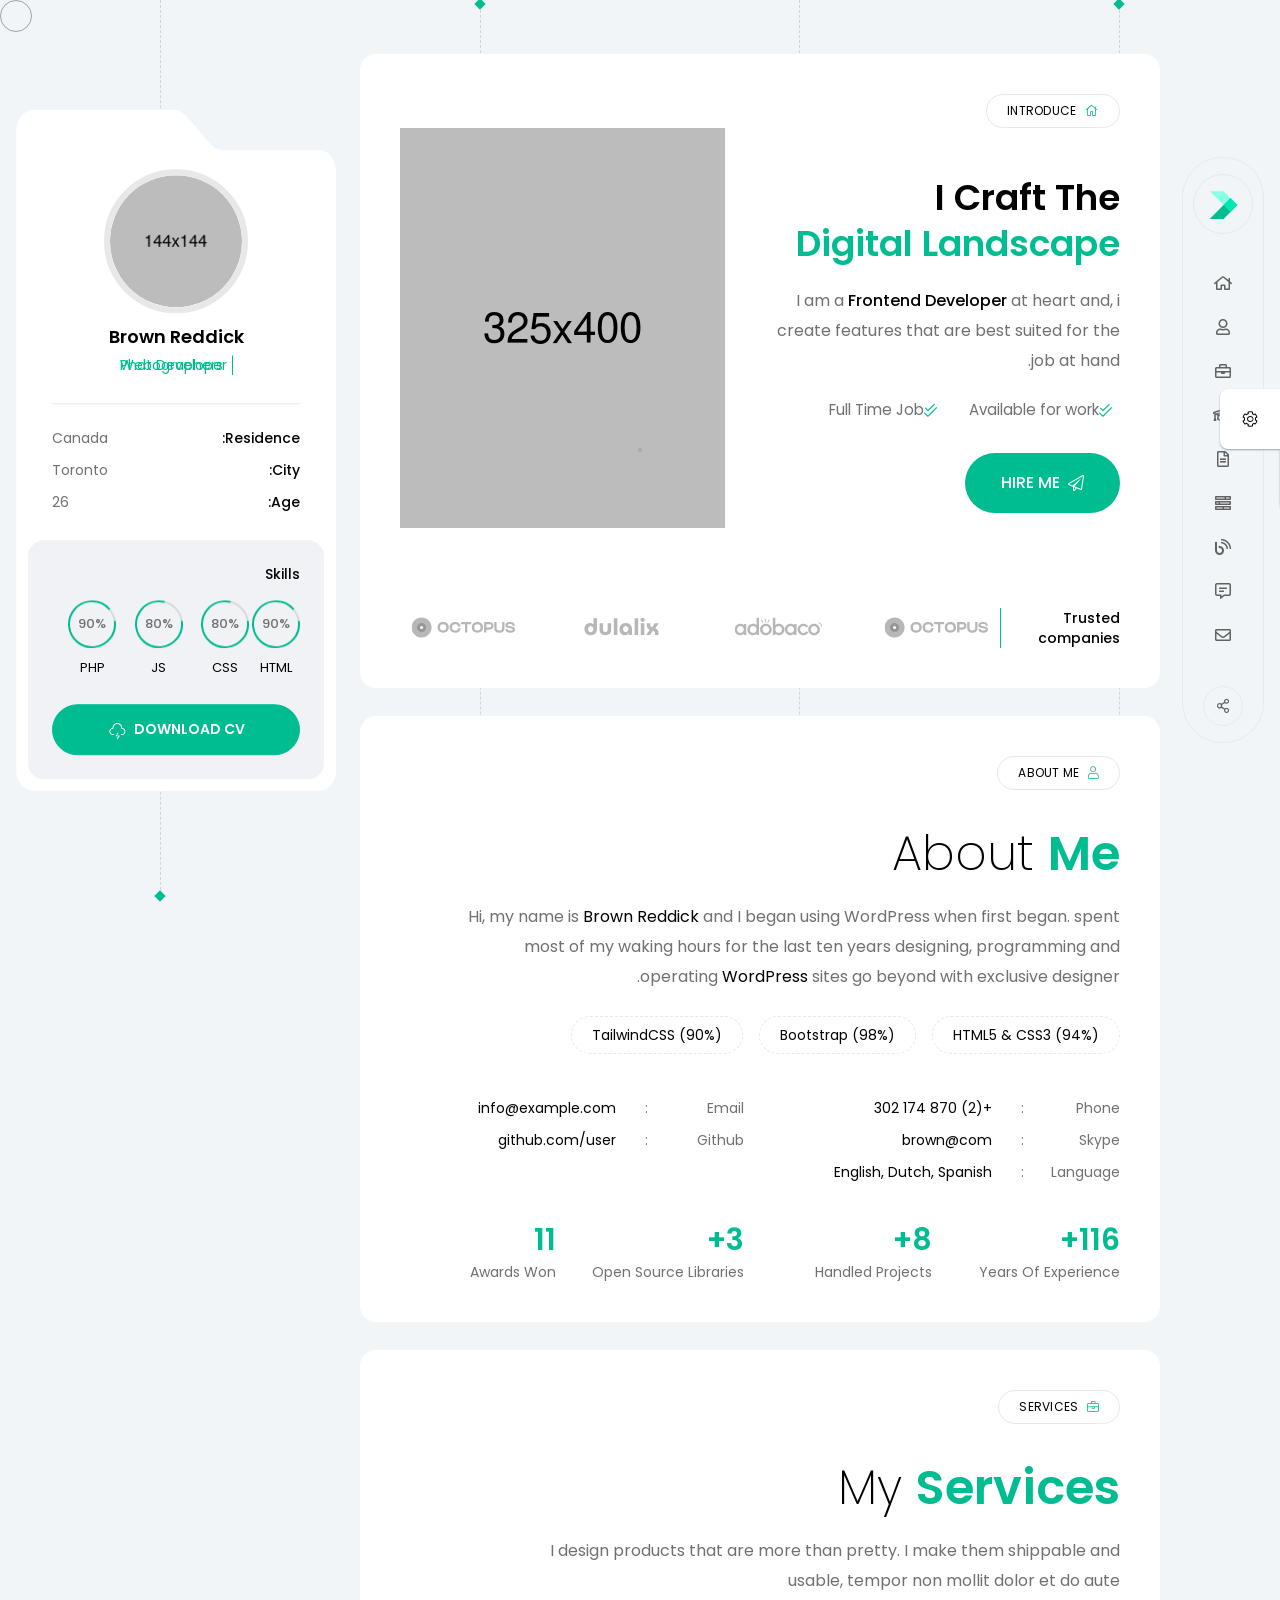
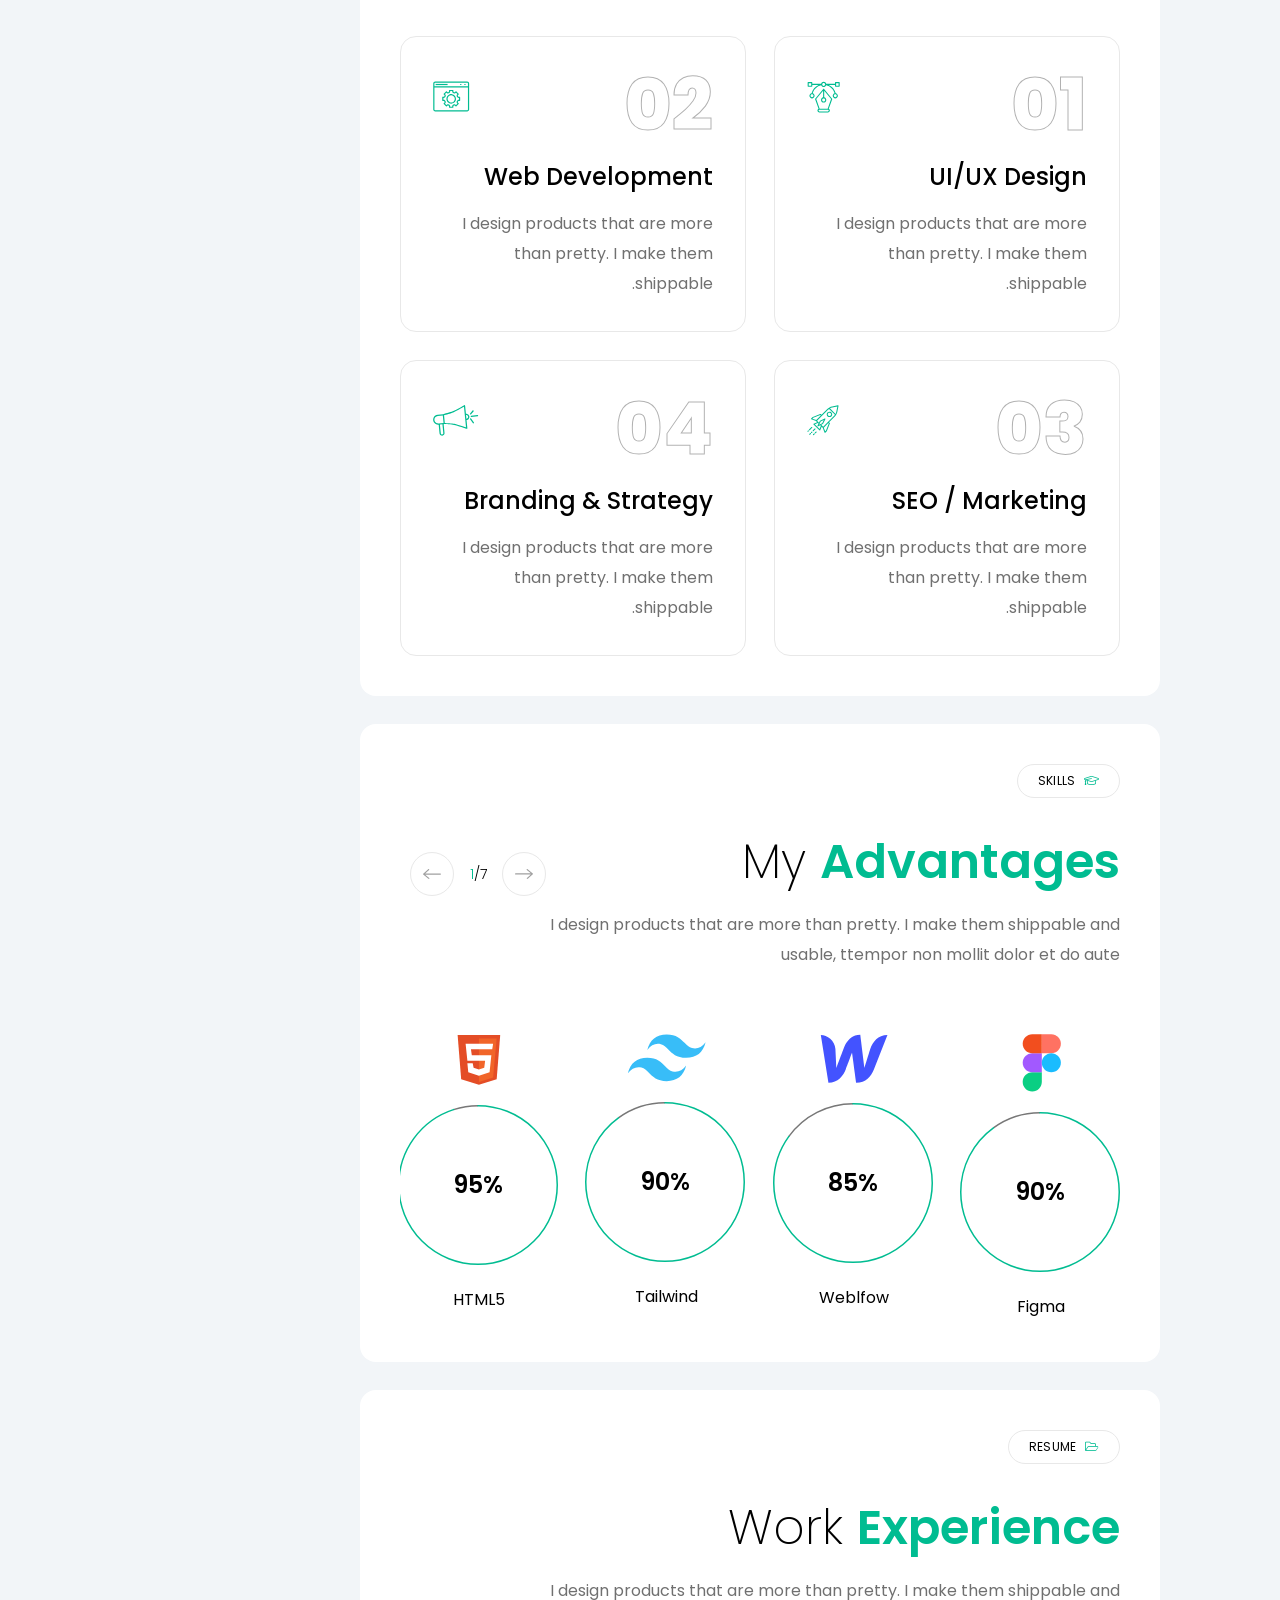
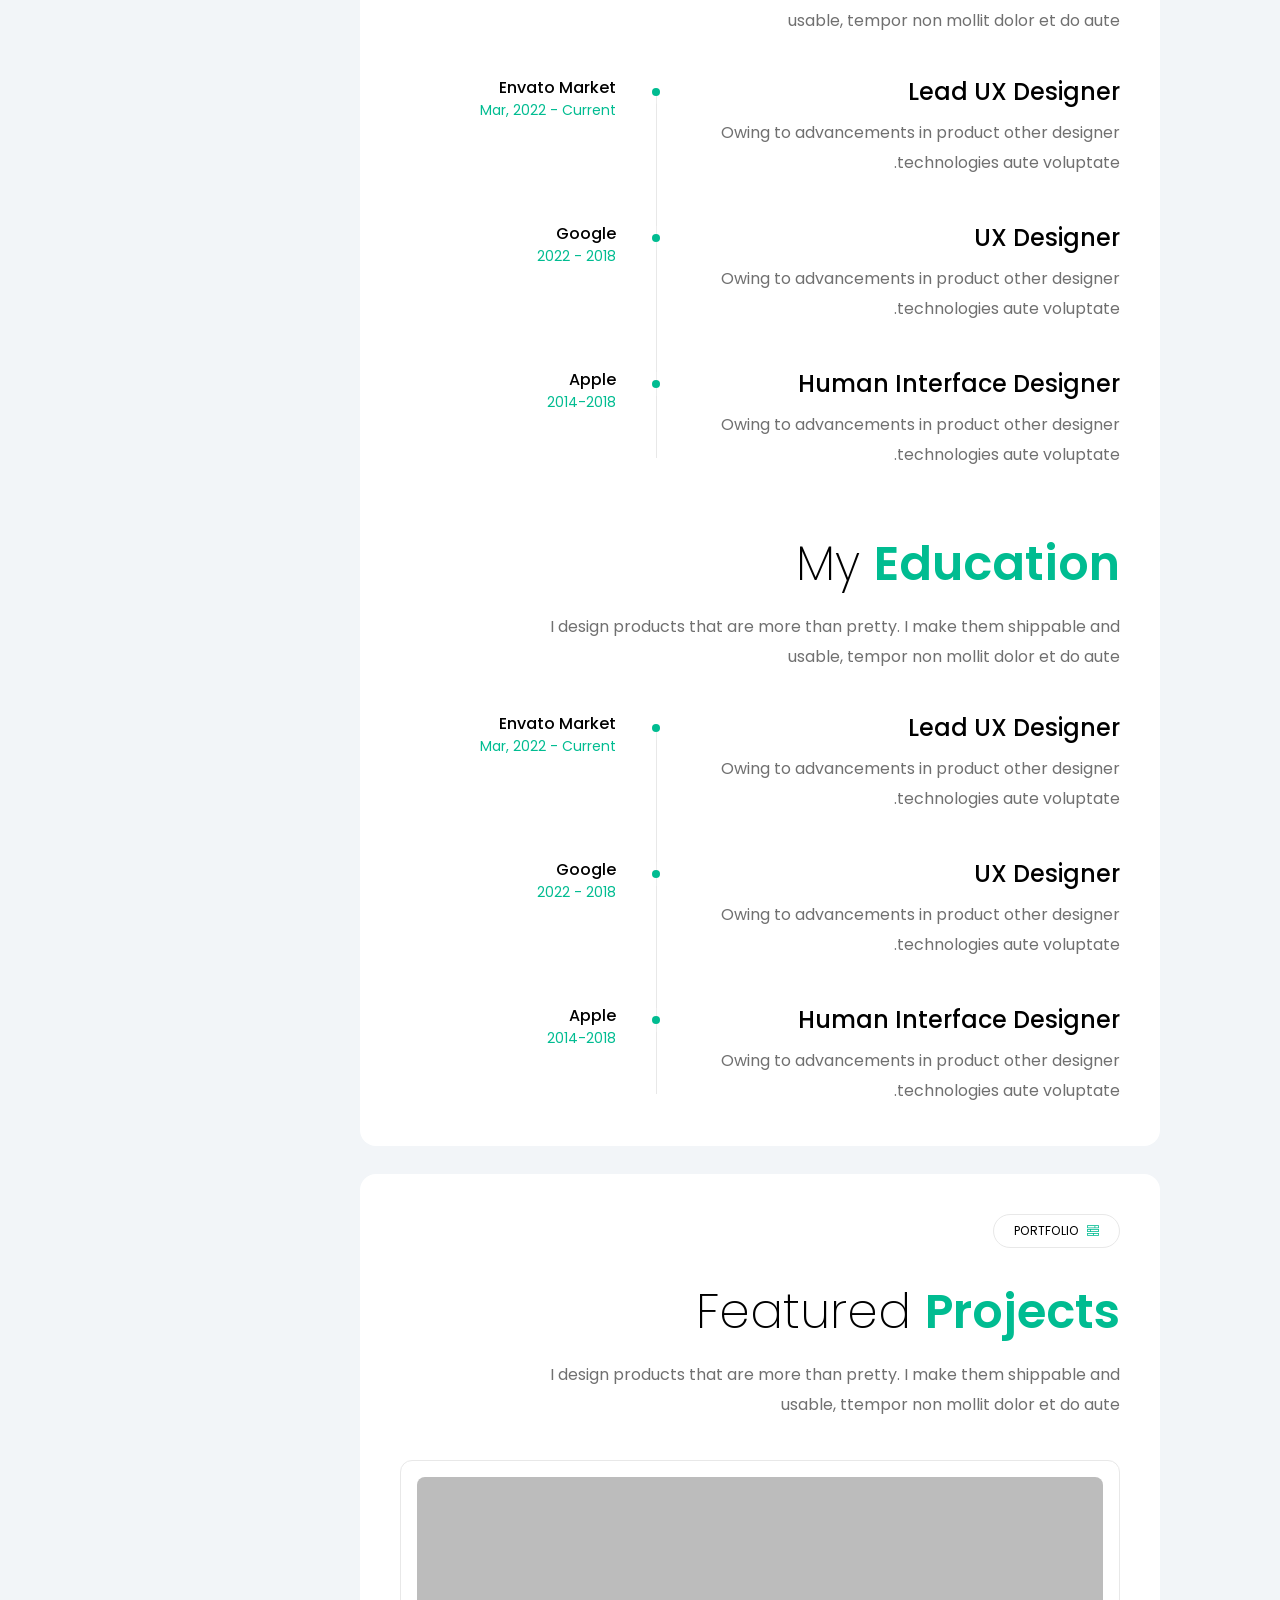
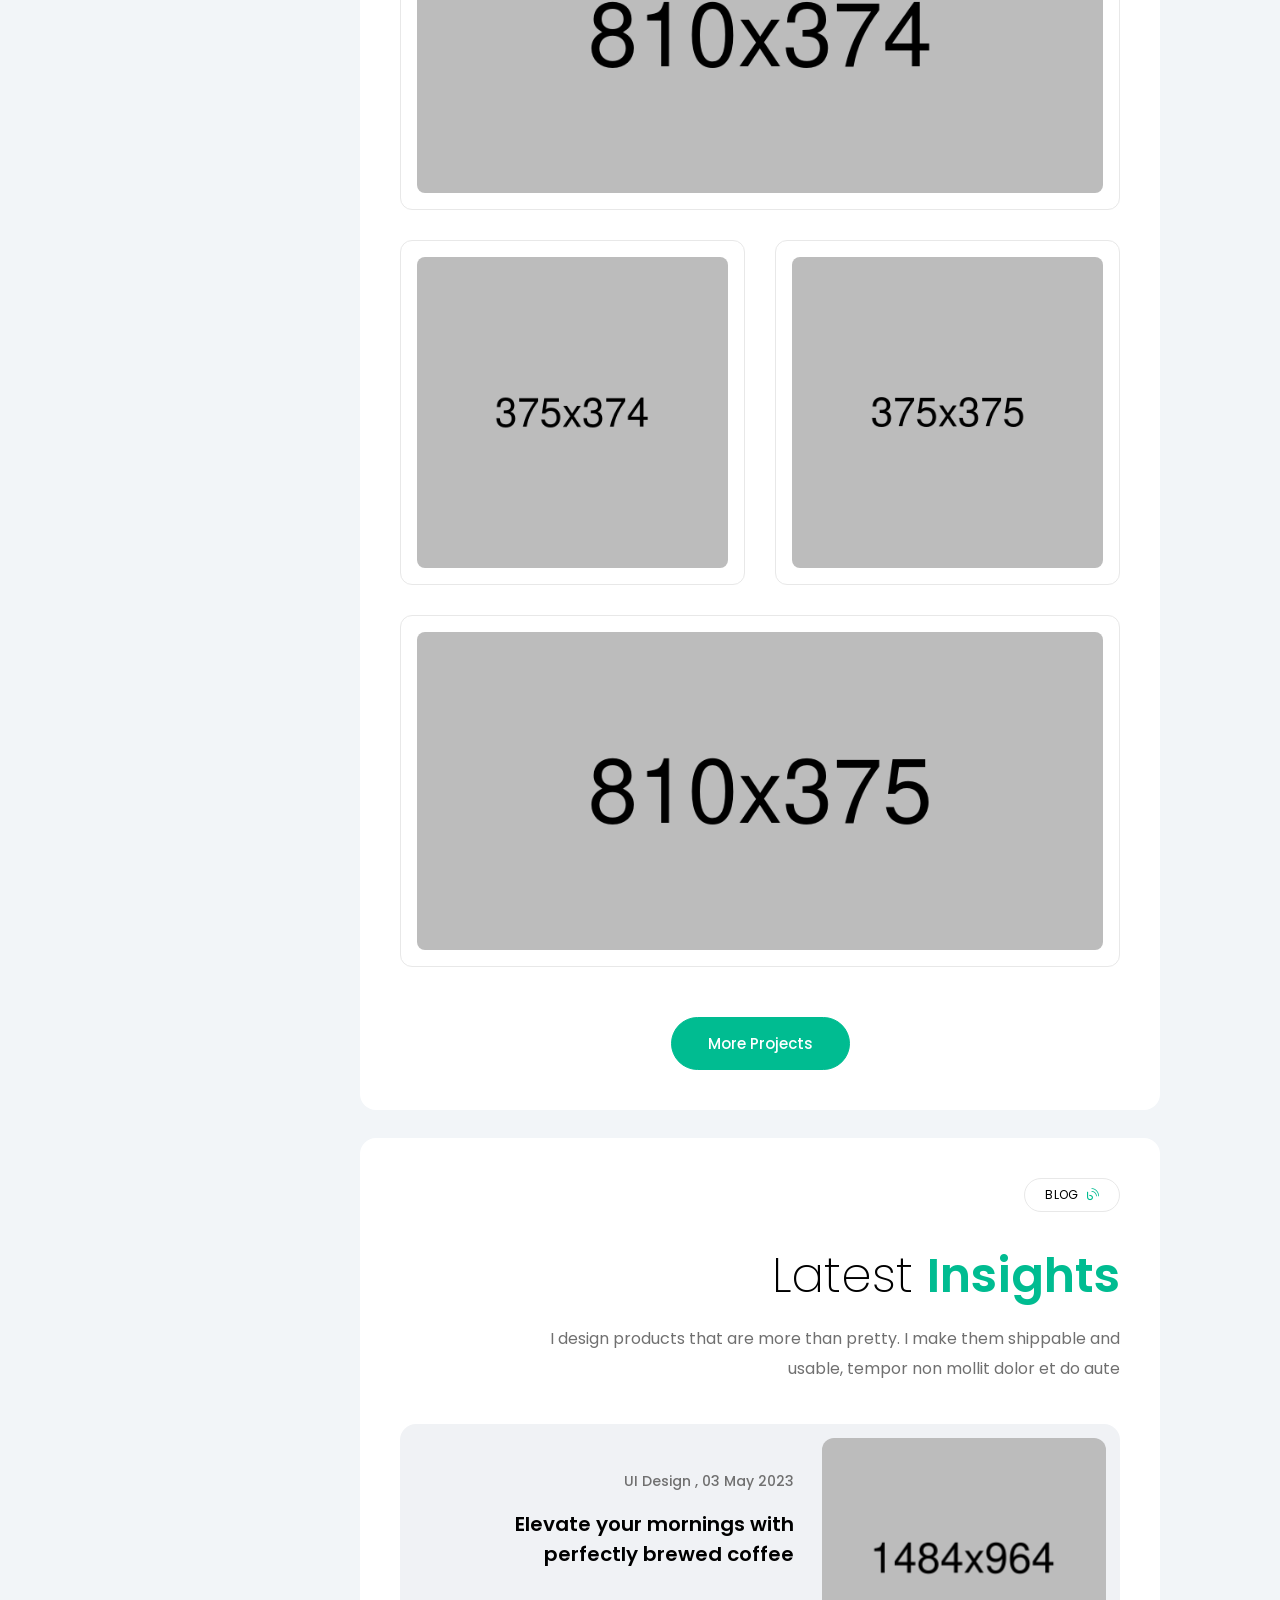
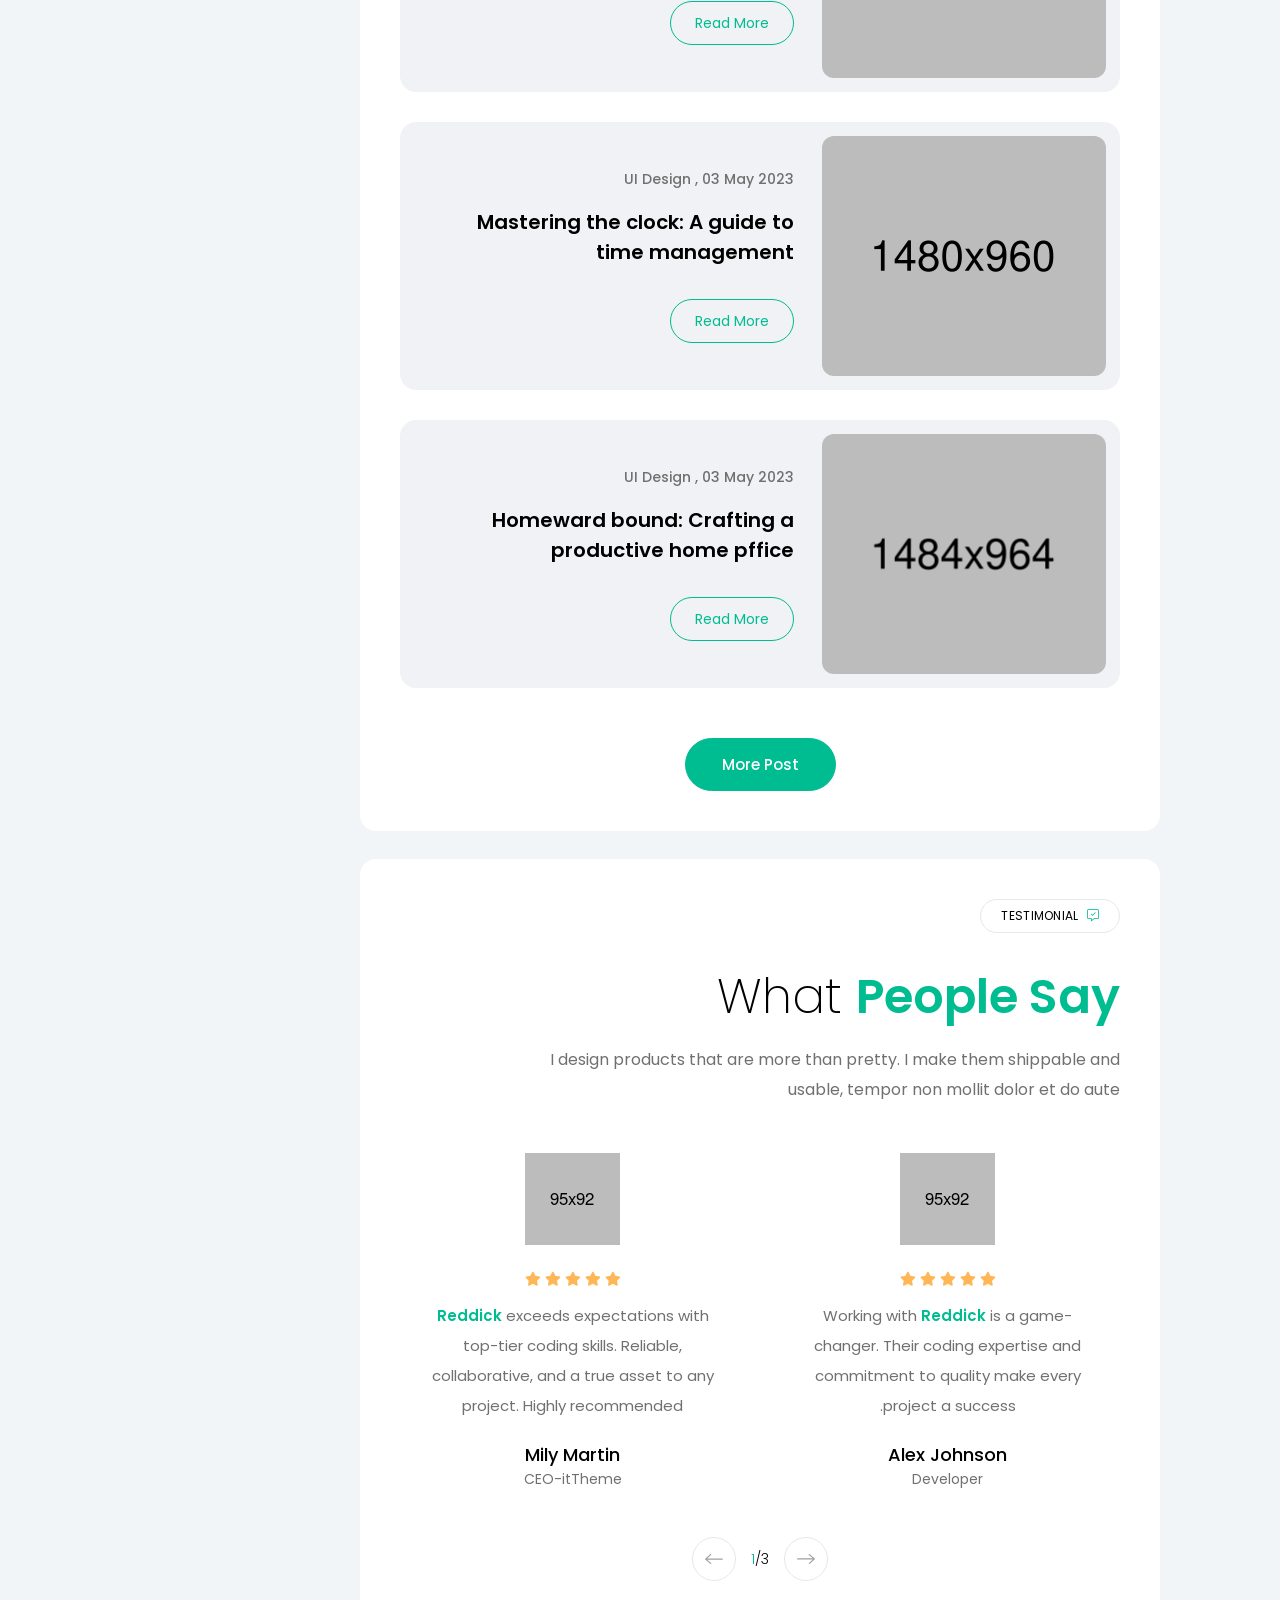
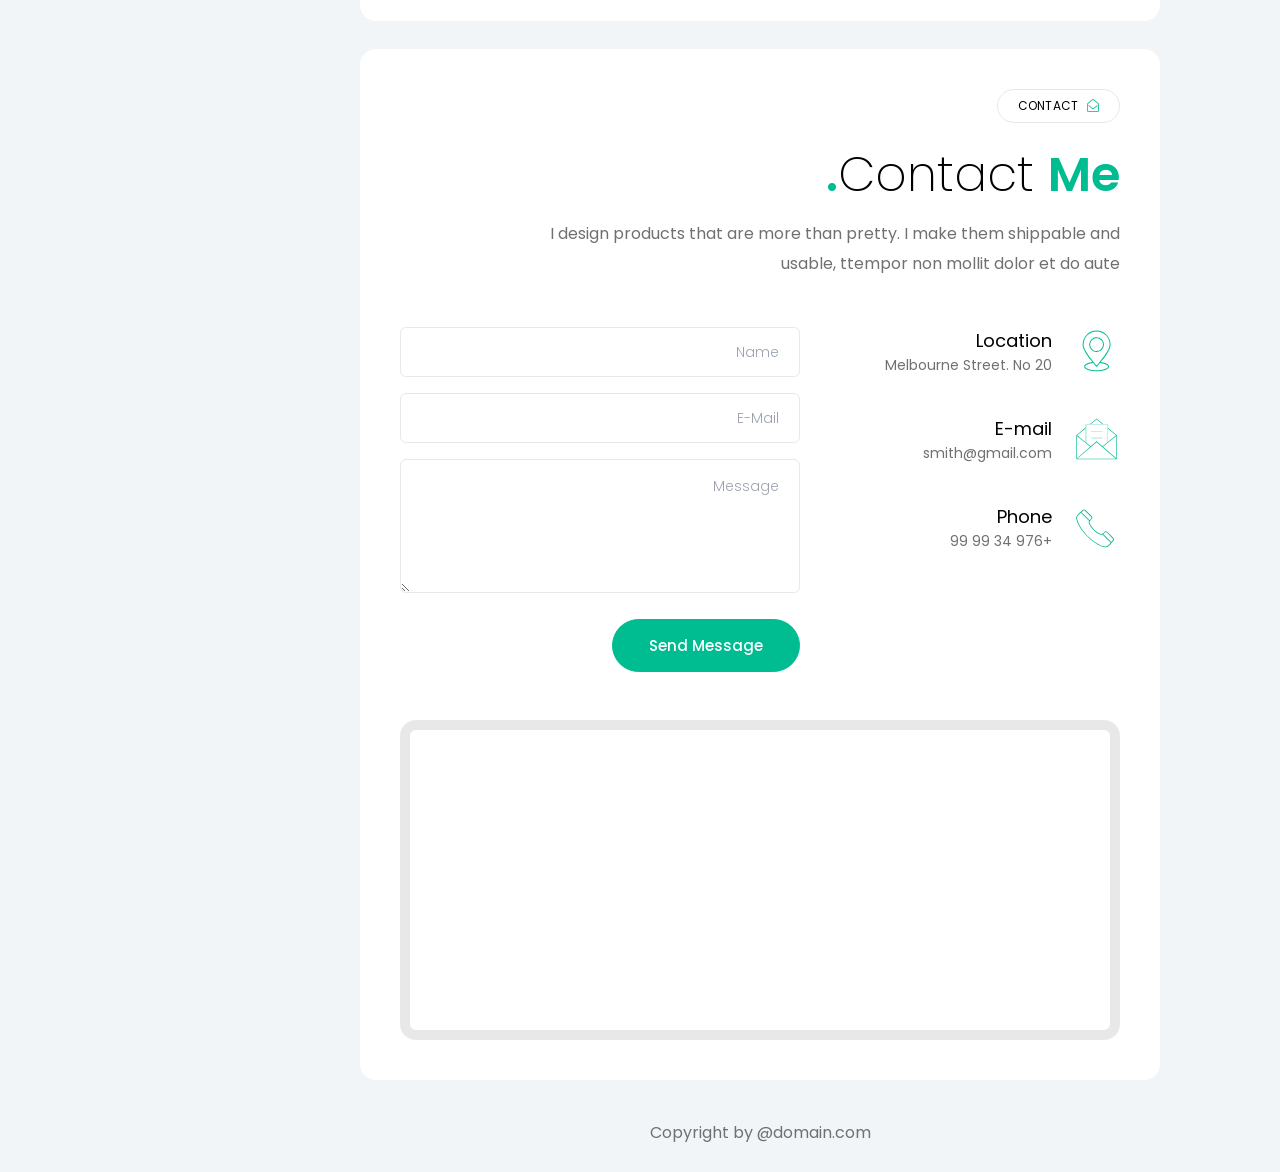
==== commit 5a7a1975: "update dir:rtl & edit file index.html" ====
--- a/index.html
+++ b/index.html
@@ -1,5 +1,5 @@
 <!DOCTYPE html>
-<html lang="en" class="">
+<html lang="en" class="" dir="rtl">
   <head>
     <!-- Basic Page Needs
     ================================================== -->
@@ -116,10 +116,10 @@
 
         <!-- Mobile Menu Sidebar Start -->
         <div
-          class="mobile-menu fixed top-0 -right-full w-full max-w-mobilemenu bg-flashWhite dark:bg-nightBlack z-999 h-full xl:hidden transition-all duration-300 [&.is-menu-open]:right-0 py-12 px-8 overflow-y-scroll"
+          class="mobile-menu fixed top-0 -left-full w-full max-w-mobilemenu bg-flashWhite dark:bg-nightBlack z-999 h-full xl:hidden transition-all duration-300 [&.is-menu-open]:left-0 py-12 px-8 overflow-y-scroll"
         >
           <button
-            class="absolute flex items-center justify-center w-9 h-9 text-sm text-white rounded-full close-menu top-4 right-4 bg-greyBlack"
+            class="absolute flex items-center justify-center w-9 h-9 text-sm text-white rounded-full close-menu top-4 left-4 bg-greyBlack"
             aria-label="Close Menu"
           >
             <i class="fal fa-times"></i>
@@ -988,7 +988,7 @@
                   class="card-item group hover:border-theme dark:hover:border-theme"
                 >
                   <div
-                    class="absolute transition duration-300 md:top-10 icon right-6 top-7 md:right-8 group-hover:-rotate-45 lg:top-11"
+                    class="absolute transition duration-300 md:top-10 icon left-6 top-7 md:left-8 group-hover:-rotate-45 lg:top-11"
                   >
                     <svg
                       width="33"
@@ -1022,7 +1022,7 @@
                   class="card-item group hover:border-theme dark:hover:border-theme"
                 >
                   <div
-                    class="absolute transition duration-300 md:top-10 icon right-6 top-7 md:right-8 group-hover:-rotate-45 lg:top-11"
+                    class="absolute transition duration-300 md:top-10 icon left-6 top-7 md:left-8 group-hover:-rotate-45 lg:top-11"
                   >
                     <svg
                       width="37"
@@ -1070,7 +1070,7 @@
                   class="card-item group hover:border-theme dark:hover:border-theme"
                 >
                   <div
-                    class="absolute transition duration-300 md:top-10 icon right-6 top-7 md:right-8 group-hover:-rotate-45 lg:top-11"
+                    class="absolute transition duration-300 md:top-10 icon left-6 top-7 md:left-8 group-hover:-rotate-45 lg:top-11"
                   >
                     <svg
                       width="32"
@@ -1127,7 +1127,7 @@
                   class="card-item group hover:border-theme dark:hover:border-theme"
                 >
                   <div
-                    class="absolute transition duration-300 md:top-10 icon right-6 top-7 md:right-8 group-hover:-rotate-45 lg:top-11"
+                    class="absolute transition duration-300 md:top-10 icon left-6 top-7 md:left-8 group-hover:-rotate-45 lg:top-11"
                   >
                     <svg
                       width="46"
@@ -1350,7 +1350,7 @@
               </div>
               <!-- Slider Controls Start -->
               <div
-                class="skills-slider-navigation flex justify-center items-center gap-2.5 mt-12 md:absolute md:top-16 lg:top-20 md:right-8 lg:right-13"
+                class="skills-slider-navigation flex justify-center items-center gap-2.5 mt-12 md:absolute md:top-16 lg:top-20 md:left-8 lg:left-13"
               >
                 <button
                   class="transition border rounded-full button-prev w-11 h-11 group border-platinum dark:border-greyBlack flex-center hover:bg-theme hover:border-theme"
@@ -1366,7 +1366,7 @@
                     <path
                       fill-rule="evenodd"
                       clip-rule="evenodd"
-                      d="M18 5.08006C18 4.77812 17.7121 4.5334 17.3571 4.5334L2.19486 4.5334L6.07553 0.933214C6.32659 0.719715 6.32659 0.373628 6.07553 0.160126C5.82448 -0.0533767 5.41745 -0.0533766 5.1664 0.160126L0.188289 4.69352C-0.0627618 4.90702 -0.0627618 5.2531 0.188289 5.4666L5.33115 9.83986C5.5822 10.0534 5.98923 10.0534 6.24028 9.83986C6.49134 9.62637 6.49134 9.28028 6.24028 9.06678L2.19486 5.62672L17.3571 5.62671C17.7121 5.62671 18 5.38199 18 5.08006Z"
+                      d="M4.44113e-07 4.91994C4.17717e-07 5.22187 0.287871 5.4666 0.642857 5.4666L15.8051 5.4666L11.9245 9.06678C11.6734 9.28028 11.6734 9.62637 11.9245 9.83987C12.1755 10.0534 12.5826 10.0534 12.8336 9.83987L17.8117 5.30648C18.0628 5.09298 18.0628 4.7469 17.8117 4.5334L12.6688 0.160134C12.4178 -0.0533766 12.0108 -0.0533766 11.7597 0.160134C11.5087 0.373633 11.5087 0.719718 11.7597 0.933218L15.8051 4.37328L0.642857 4.37328C0.287872 4.37328 4.70509e-07 4.61801 4.44113e-07 4.91994Z"
                       class="fill-[#A0A0A0] group-hover:fill-white"
                     />
                   </svg>
@@ -1388,7 +1388,7 @@
                     <path
                       fill-rule="evenodd"
                       clip-rule="evenodd"
-                      d="M4.44113e-07 4.91994C4.17717e-07 5.22187 0.287871 5.4666 0.642857 5.4666L15.8051 5.4666L11.9245 9.06678C11.6734 9.28028 11.6734 9.62637 11.9245 9.83987C12.1755 10.0534 12.5826 10.0534 12.8336 9.83987L17.8117 5.30648C18.0628 5.09298 18.0628 4.7469 17.8117 4.5334L12.6688 0.160134C12.4178 -0.0533766 12.0108 -0.0533766 11.7597 0.160134C11.5087 0.373633 11.5087 0.719718 11.7597 0.933218L15.8051 4.37328L0.642857 4.37328C0.287872 4.37328 4.70509e-07 4.61801 4.44113e-07 4.91994Z"
+                      d="M18 5.08006C18 4.77812 17.7121 4.5334 17.3571 4.5334L2.19486 4.5334L6.07553 0.933214C6.32659 0.719715 6.32659 0.373628 6.07553 0.160126C5.82448 -0.0533767 5.41745 -0.0533766 5.1664 0.160126L0.188289 4.69352C-0.0627618 4.90702 -0.0627618 5.2531 0.188289 5.4666L5.33115 9.83986C5.5822 10.0534 5.98923 10.0534 6.24028 9.83986C6.49134 9.62637 6.49134 9.28028 6.24028 9.06678L2.19486 5.62672L17.3571 5.62671C17.7121 5.62671 18 5.38199 18 5.08006Z"
                       class="fill-[#A0A0A0] group-hover:fill-white"
                     />
                   </svg>
@@ -1429,18 +1429,6 @@
                 >
                   <li>
                     <div
-                      class="flex items-center justify-between mb-5 md:w-64 md:block md:mb-0"
-                    >
-                      <h6
-                        class="text-sm font-medium text-black dark:text-white text-opacity-60 md:text-base md:text-opacity-100"
-                      >
-                        Envato Market
-                      </h6>
-                      <p class="text-[13px] md:text-sm text-theme">
-                        Mar, 2022 - Current
-                      </p>
-                    </div>
-                    <div
                       class="md:flex-1 md:pl-16 relative md:before:content-[''] md:before:absolute md:before:-left-1 md:before:top-3 md:before:w-2 md:before:h-2 md:before:bg-theme md:before:rounded-full md:before:shadow-dots_glow"
                     >
                       <h4
@@ -1453,20 +1441,20 @@
                         technologies aute voluptate.
                       </p>
                     </div>
+                    <div
+                      class="flex items-center justify-between pr-10 mb-5 md:w-64 md:block md:mb-0"
+                    >
+                      <h6
+                        class="text-sm font-medium text-black dark:text-white text-opacity-60 md:text-base md:text-opacity-100"
+                      >
+                        Envato Market
+                      </h6>
+                      <p class="text-[13px] md:text-sm text-theme">
+                        Mar, 2022 - Current
+                      </p>
+                    </div>
                   </li>
                   <li>
-                    <div
-                      class="flex items-center justify-between mb-5 md:w-64 md:block md:mb-0"
-                    >
-                      <h6
-                        class="text-sm font-medium text-black dark:text-white text-opacity-60 md:text-base md:text-opacity-100"
-                      >
-                        Google
-                      </h6>
-                      <p class="text-[13px] md:text-sm text-theme">
-                        2018 - 2022
-                      </p>
-                    </div>
                     <div
                       class="md:flex-1 md:pl-16 relative md:before:content-[''] md:before:absolute md:before:-left-1 md:before:top-3 md:before:w-2 md:before:h-2 md:before:bg-theme md:before:rounded-full md:before:shadow-dots_glow"
                     >
@@ -1480,18 +1468,20 @@
                         technologies aute voluptate.
                       </p>
                     </div>
+                    <div
+                      class="flex items-center justify-between pr-10 mb-5 md:w-64 md:block md:mb-0"
+                    >
+                      <h6
+                        class="text-sm font-medium text-black dark:text-white text-opacity-60 md:text-base md:text-opacity-100"
+                      >
+                        Google
+                      </h6>
+                      <p class="text-[13px] md:text-sm text-theme">
+                        2018 - 2022
+                      </p>
+                    </div>
                   </li>
                   <li>
-                    <div
-                      class="flex items-center justify-between mb-5 md:w-64 md:block md:mb-0"
-                    >
-                      <h6
-                        class="text-sm font-medium text-black dark:text-white text-opacity-60 md:text-base md:text-opacity-100"
-                      >
-                        Apple
-                      </h6>
-                      <p class="text-[13px] md:text-sm text-theme">2014-2018</p>
-                    </div>
                     <div
                       class="md:flex-1 md:pl-16 relative md:before:content-[''] md:before:absolute md:before:-left-1 md:before:top-3 md:before:w-2 md:before:h-2 md:before:bg-theme md:before:rounded-full md:before:shadow-dots_glow"
                     >
@@ -1505,6 +1495,16 @@
                         technologies aute voluptate.
                       </p>
                     </div>
+                    <div
+                      class="flex items-center justify-between pr-10 mb-5 md:w-64 md:block md:mb-0"
+                    >
+                      <h6
+                        class="text-sm font-medium text-black dark:text-white text-opacity-60 md:text-base md:text-opacity-100"
+                      >
+                        Apple
+                      </h6>
+                      <p class="text-[13px] md:text-sm text-theme">2014-2018</p>
+                    </div>
                   </li>
                 </ul>
               </div>
@@ -1527,32 +1527,47 @@
                 >
                   <li>
                     <div
-                      class="flex items-center justify-between mb-5 md:w-64 md:block md:mb-0"
-                    >
-                      <h6
-                        class="text-sm font-medium text-black dark:text-white text-opacity-60 md:text-base md:text-opacity-100"
-                      >
-                        Oxford University
-                      </h6>
-                      <p class="text-[13px] md:text-sm text-theme">2016-2018</p>
-                    </div>
-                    <div
                       class="md:flex-1 md:pl-16 relative md:before:content-[''] md:before:absolute md:before:-left-1 md:before:top-3 md:before:w-2 md:before:h-2 md:before:bg-theme md:before:rounded-full md:before:shadow-dots_glow"
                     >
                       <h4
                         class="text-xl xl:text-2xl font-medium xl:font-medium leading-7 text-black dark:text-white mb-2.5"
                       >
-                        Diploma in Computer
+                        Lead UX Designer
                       </h4>
                       <p>
                         Owing to advancements in product other designer
                         technologies aute voluptate.
                       </p>
                     </div>
+                    <div
+                      class="flex items-center justify-between pr-10 mb-5 md:w-64 md:block md:mb-0"
+                    >
+                      <h6
+                        class="text-sm font-medium text-black dark:text-white text-opacity-60 md:text-base md:text-opacity-100"
+                      >
+                        Envato Market
+                      </h6>
+                      <p class="text-[13px] md:text-sm text-theme">
+                        Mar, 2022 - Current
+                      </p>
+                    </div>
                   </li>
                   <li>
                     <div
-                      class="flex items-center justify-between mb-5 md:w-64 md:block md:mb-0"
+                      class="md:flex-1 md:pl-16 relative md:before:content-[''] md:before:absolute md:before:-left-1 md:before:top-3 md:before:w-2 md:before:h-2 md:before:bg-theme md:before:rounded-full md:before:shadow-dots_glow"
+                    >
+                      <h4
+                        class="text-xl xl:text-2xl font-medium xl:font-medium leading-7 text-black dark:text-white mb-2.5"
+                      >
+                        UX Designer
+                      </h4>
+                      <p>
+                        Owing to advancements in product other designer
+                        technologies aute voluptate.
+                      </p>
+                    </div>
+                    <div
+                      class="flex items-center justify-between pr-10 mb-5 md:w-64 md:block md:mb-0"
                     >
                       <h6
                         class="text-sm font-medium text-black dark:text-white text-opacity-60 md:text-base md:text-opacity-100"
@@ -1563,43 +1578,30 @@
                         2018 - 2022
                       </p>
                     </div>
+                  </li>
+                  <li>
                     <div
                       class="md:flex-1 md:pl-16 relative md:before:content-[''] md:before:absolute md:before:-left-1 md:before:top-3 md:before:w-2 md:before:h-2 md:before:bg-theme md:before:rounded-full md:before:shadow-dots_glow"
                     >
                       <h4
                         class="text-xl xl:text-2xl font-medium xl:font-medium leading-7 text-black dark:text-white mb-2.5"
                       >
-                        BSc in Engineering
+                        Human Interface Designer
                       </h4>
                       <p>
                         Owing to advancements in product other designer
                         technologies aute voluptate.
                       </p>
                     </div>
-                  </li>
-                  <li>
                     <div
-                      class="flex items-center justify-between mb-5 md:w-64 md:block md:mb-0"
+                      class="flex items-center justify-between pr-10 mb-5 md:w-64 md:block md:mb-0"
                     >
                       <h6
                         class="text-sm font-medium text-black dark:text-white text-opacity-60 md:text-base md:text-opacity-100"
                       >
-                        Oxford University
+                        Apple
                       </h6>
                       <p class="text-[13px] md:text-sm text-theme">2014-2018</p>
-                    </div>
-                    <div
-                      class="md:flex-1 md:pl-16 relative md:before:content-[''] md:before:absolute md:before:-left-1 md:before:top-3 md:before:w-2 md:before:h-2 md:before:bg-theme md:before:rounded-full md:before:shadow-dots_glow"
-                    >
-                      <h4
-                        class="text-xl xl:text-2xl font-medium xl:font-medium leading-7 text-black dark:text-white mb-2.5"
-                      >
-                        Php Development
-                      </h4>
-                      <p>
-                        Owing to advancements in product other designer
-                        technologies aute voluptate.
-                      </p>
                     </div>
                   </li>
                 </ul>
@@ -2128,7 +2130,7 @@
                         <path
                           fill-rule="evenodd"
                           clip-rule="evenodd"
-                          d="M18 5.08006C18 4.77812 17.7121 4.5334 17.3571 4.5334L2.19486 4.5334L6.07553 0.933214C6.32659 0.719715 6.32659 0.373628 6.07553 0.160126C5.82448 -0.0533767 5.41745 -0.0533766 5.1664 0.160126L0.188289 4.69352C-0.0627618 4.90702 -0.0627618 5.2531 0.188289 5.4666L5.33115 9.83986C5.5822 10.0534 5.98923 10.0534 6.24028 9.83986C6.49134 9.62637 6.49134 9.28028 6.24028 9.06678L2.19486 5.62672L17.3571 5.62671C17.7121 5.62671 18 5.38199 18 5.08006Z"
+                          d="M4.44113e-07 4.91994C4.17717e-07 5.22187 0.287871 5.4666 0.642857 5.4666L15.8051 5.4666L11.9245 9.06678C11.6734 9.28028 11.6734 9.62637 11.9245 9.83987C12.1755 10.0534 12.5826 10.0534 12.8336 9.83987L17.8117 5.30648C18.0628 5.09298 18.0628 4.7469 17.8117 4.5334L12.6688 0.160134C12.4178 -0.0533766 12.0108 -0.0533766 11.7597 0.160134C11.5087 0.373633 11.5087 0.719718 11.7597 0.933218L15.8051 4.37328L0.642857 4.37328C0.287872 4.37328 4.70509e-07 4.61801 4.44113e-07 4.91994Z"
                           fill="currentcolor"
                         />
                       </svg>
@@ -2151,7 +2153,7 @@
                         <path
                           fill-rule="evenodd"
                           clip-rule="evenodd"
-                          d="M4.44113e-07 4.91994C4.17717e-07 5.22187 0.287871 5.4666 0.642857 5.4666L15.8051 5.4666L11.9245 9.06678C11.6734 9.28028 11.6734 9.62637 11.9245 9.83987C12.1755 10.0534 12.5826 10.0534 12.8336 9.83987L17.8117 5.30648C18.0628 5.09298 18.0628 4.7469 17.8117 4.5334L12.6688 0.160134C12.4178 -0.0533766 12.0108 -0.0533766 11.7597 0.160134C11.5087 0.373633 11.5087 0.719718 11.7597 0.933218L15.8051 4.37328L0.642857 4.37328C0.287872 4.37328 4.70509e-07 4.61801 4.44113e-07 4.91994Z"
+                          d="M18 5.08006C18 4.77812 17.7121 4.5334 17.3571 4.5334L2.19486 4.5334L6.07553 0.933214C6.32659 0.719715 6.32659 0.373628 6.07553 0.160126C5.82448 -0.0533767 5.41745 -0.0533766 5.1664 0.160126L0.188289 4.69352C-0.0627618 4.90702 -0.0627618 5.2531 0.188289 5.4666L5.33115 9.83986C5.5822 10.0534 5.98923 10.0534 6.24028 9.83986C6.49134 9.62637 6.49134 9.28028 6.24028 9.06678L2.19486 5.62672L17.3571 5.62671C17.7121 5.62671 18 5.38199 18 5.08006Z"
                           fill="currentcolor"
                         />
                       </svg>
--- a/assets/css/style.min.css
+++ b/assets/css/style.min.css
@@ -884,6 +884,10 @@
   left: -3.75rem;
 }
 
+.-left-full {
+  left: -100%;
+}
+
 .-right-full {
   right: -100%;
 }
@@ -900,6 +904,14 @@
   left: 50%;
 }
 
+.left-4 {
+  left: 1rem;
+}
+
+.left-6 {
+  left: 1.5rem;
+}
+
 .right-0 {
   right: 0px;
 }
@@ -930,6 +942,10 @@
 
 .top-7 {
   top: 1.75rem;
+}
+
+.right-1\/2 {
+  right: 50%;
 }
 
 .-z-1 {
@@ -2066,6 +2082,10 @@
   padding-left: 1rem;
 }
 
+.pr-5 {
+  padding-right: 1.25rem;
+}
+
 .pt-10 {
   padding-top: 2.5rem;
 }
@@ -2080,6 +2100,10 @@
 
 .pt-7 {
   padding-top: 1.75rem;
+}
+
+.pr-10 {
+  padding-right: 2.5rem;
 }
 
 .text-left {
@@ -3840,8 +3864,8 @@
     position: absolute;
   }
 
-  .md\:right-8 {
-    right: 2rem;
+  .md\:left-8 {
+    left: 2rem;
   }
 
   .md\:right-9 {
@@ -4153,6 +4177,26 @@
   .md\:before\:top-3::before {
     content: var(--tw-content);
     top: 0.75rem;
+  }
+
+  .md\:before\:right-64::before {
+    content: var(--tw-content);
+    right: 16rem;
+  }
+
+  .md\:before\:right-52::before {
+    content: var(--tw-content);
+    right: 13rem;
+  }
+
+  .md\:before\:right-3::before {
+    content: var(--tw-content);
+    right: 0.75rem;
+  }
+
+  .md\:before\:right-32::before {
+    content: var(--tw-content);
+    right: 8rem;
   }
 
   .md\:before\:h-2::before {
@@ -4224,8 +4268,8 @@
 }
 
 @media (min-width: 1024px) {
-  .lg\:right-13 {
-    right: 3.125rem;
+  .lg\:left-13 {
+    left: 3.125rem;
   }
 
   .lg\:top-11 {
@@ -4336,6 +4380,10 @@
 
   .xl\:top-1\/2 {
     top: 50%;
+  }
+
+  .xl\:right-4 {
+    right: 1rem;
   }
 
   .xl\:my-8 {
@@ -4549,6 +4597,10 @@
   visibility: visible;
 }
 
+.\[\&\.is-menu-open\]\:left-0.is-menu-open {
+  left: 0px;
+}
+
 .\[\&\.is-menu-open\]\:right-0.is-menu-open {
   right: 0px;
 }
